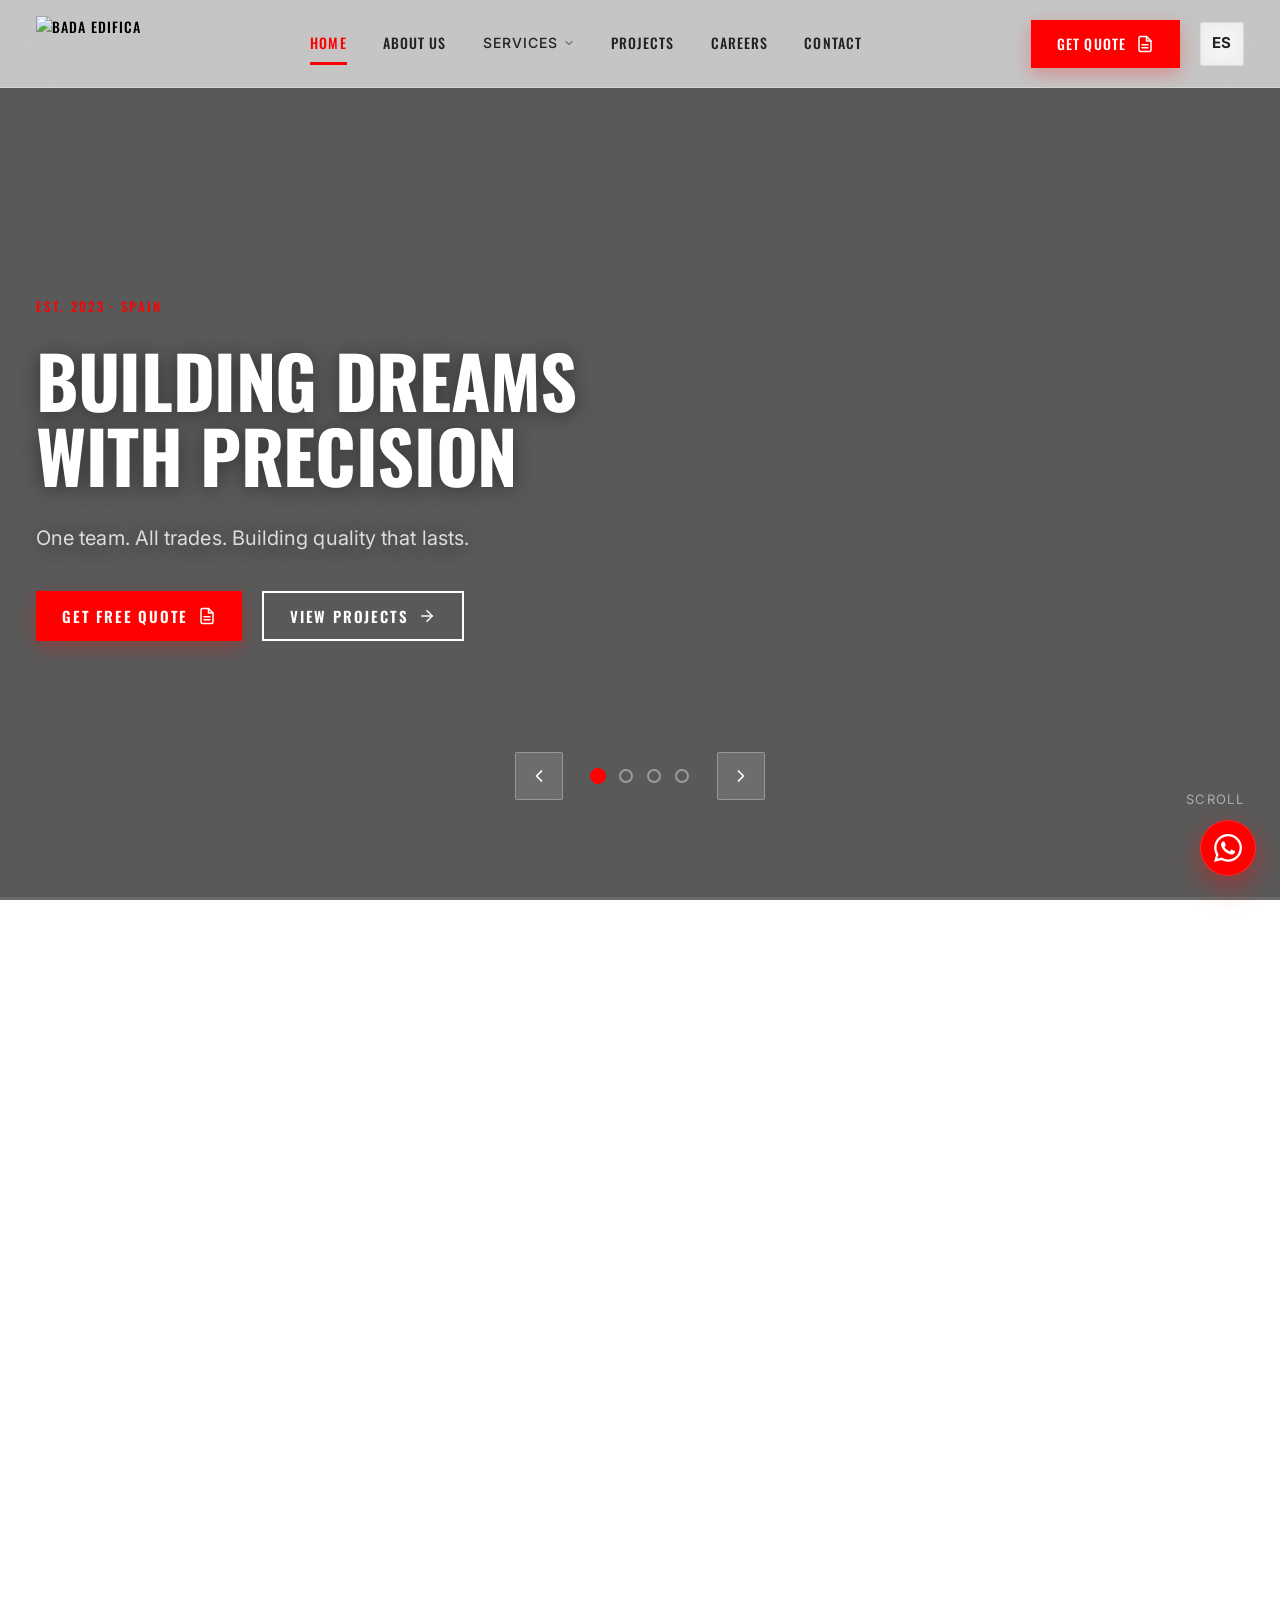
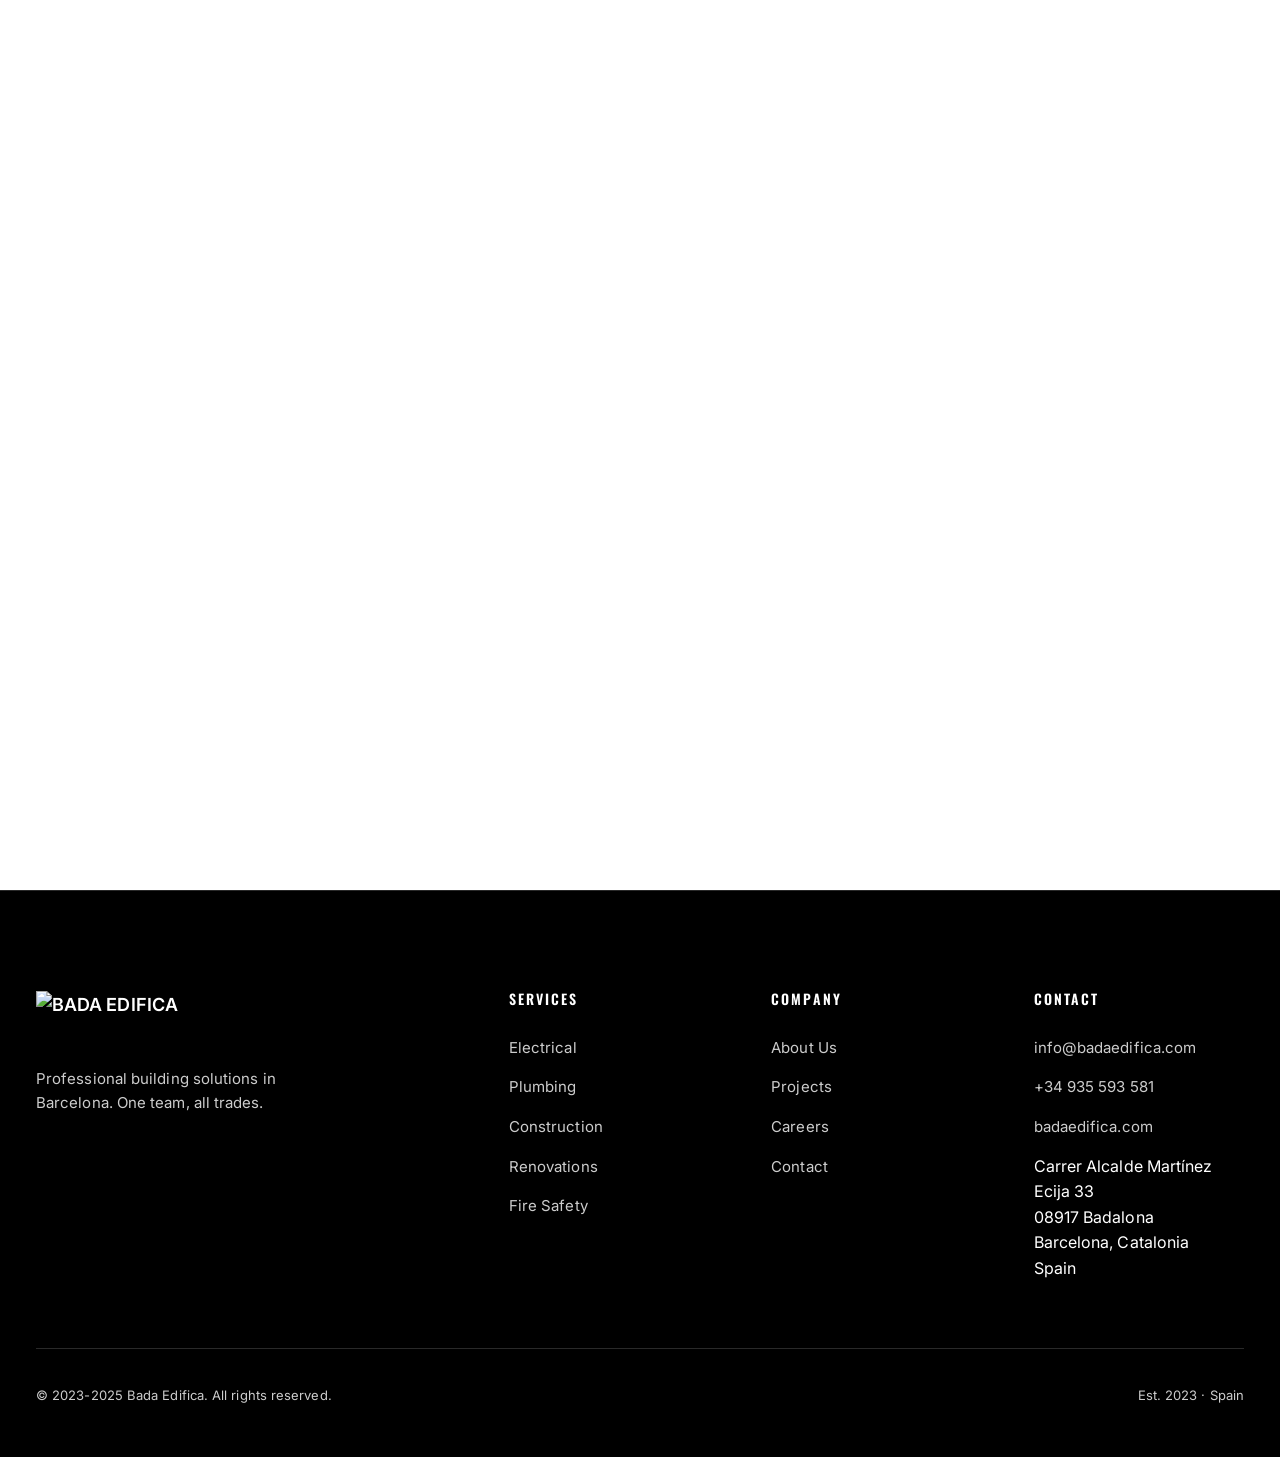
==== index.html @ 7764a4ee "Merge pull request #1 from ShoaibAhmedSoomro/refresh/ui-i18n-clean-urls Refresh UI, fix i18n, add cl" ====
<!DOCTYPE html>
<html lang="es">
<head>
    <meta charset="UTF-8">
    <meta name="viewport" content="width=device-width, initial-scale=1.0">
    <title>Bada Edifica | Soluciones Profesionales de Construcción en Barcelona</title>
    <meta name="description" content="Bada Edifica - Empresa de construcción y edificación en Barcelona. Fundada en 2023. Electricidad, fontanería, construcción, reformas, seguridad contra incendios. Un equipo, todos los oficios.">
    <link rel="stylesheet" href="css/styles.css">
    <link rel="preconnect" href="https://fonts.googleapis.com">
    <link rel="preconnect" href="https://fonts.gstatic.com" crossorigin>
    <link href="https://fonts.googleapis.com/css2?family=Oswald:wght@400;500;600;700&family=Inter:wght@400;500;600;700&display=swap" rel="stylesheet">
    <link rel="icon" type="image/png" href="public/logo/favicon.png">
    <link rel="apple-touch-icon" href="public/logo/favicon.png">
    <script src="js/translations.js"></script>
</head>
<body>
    <div id="progressBarTop" class="progress-bar-top"></div>
    <div id="cursorGlow" class="cursor-glow"></div>
    <!-- Navigation -->
    <nav class="nav" id="nav">
        <div class="nav-container">
            <a href="/" class="nav-logo">
                <img src="public/logo/logo-dark.png" alt="BADA EDIFICA" class="logo-img" loading="eager">
            </a>
            
            <ul class="nav-links" id="navLinks">
                <li><a href="/" class="active" data-i18n="nav.home">Inicio</a></li>
                <li><a href="about" data-i18n="nav.about">Sobre Nosotros</a></li>
                <li class="has-mega">
                    <a href="services" class="mega-link">
                        <span data-i18n="nav.services">Servicios</span>
                        <svg width="12" height="12" viewBox="0 0 24 24" fill="none" stroke="currentColor" stroke-width="2">
                            <polyline points="6 9 12 15 18 9"/>
                        </svg>
                    </a>
                    <div class="mega-menu">
                        <div class="mega-inner">
                            <div class="mega-section">
                                <h4 data-i18n="mega.plumbing">Fontanería</h4>
                                <a href="services#plumbing">
                                    <span class="mega-title" data-i18n="mega.plumbing">Fontanería Instalaciones</span>
                                    <span class="mega-desc" data-i18n="mega.plumbingDesc">Suministro y saneamiento</span>
                                </a>
                                <a href="services#plumbing">
                                    <span class="mega-title" data-i18n="mega.plumbingRepair">Reparación de Tuberías</span>
                                    <span class="mega-desc" data-i18n="mega.plumbingRepairDesc">Detección y reparación rápida</span>
                                </a>
                            </div>
                            <div class="mega-section">
                                <h4 data-i18n="mega.electrical">Electricidad</h4>
                                <a href="services#electrical">
                                    <span class="mega-title" data-i18n="mega.electrical">Instalaciones Eléctricas</span>
                                    <span class="mega-desc" data-i18n="mega.electricalDesc">Sistemas según normativa</span>
                                </a>
                                <a href="services#electrical">
                                    <span class="mega-title" data-i18n="mega.electricalUpgrade">Cuadros Eléctricos</span>
                                    <span class="mega-desc" data-i18n="mega.electricalUpgradeDesc">Actualización de cuadros</span>
                                </a>
                            </div>
                            <div class="mega-section">
                                <h4 data-i18n="mega.construction">Construcción</h4>
                                <a href="services#construction">
                                    <span class="mega-title" data-i18n="mega.construction">Nueva Construcción</span>
                                    <span class="mega-desc" data-i18n="mega.constructionDesc">Obras nuevas, acondicionamientos</span>
                                </a>
                                <a href="services#renovation">
                                    <span class="mega-title" data-i18n="mega.renovation">Reformas</span>
                                    <span class="mega-desc" data-i18n="mega.renovationDesc">Remodelaciones y reformas</span>
                                </a>
                            </div>
                            <div class="mega-section">
                                <h4 data-i18n="mega.fire">Seguridad Contra Incendios</h4>
                                <a href="services#fire">
                                    <span class="mega-title" data-i18n="mega.fireDetection">Detección de Incendios</span>
                                    <span class="mega-desc" data-i18n="mega.fireDetectionDesc">Detectores de humo y calor</span>
                                </a>
                                <a href="services#fire">
                                    <span class="mega-title" data-i18n="mega.fireSuppression">Sistemas de Extinción</span>
                                    <span class="mega-desc" data-i18n="mega.fireSuppressionDesc">Rociadores y extinción</span>
                                </a>
                            </div>
                            <div class="mega-cta">
                                <h4 data-i18n="mega.needHelp">¿Necesita Ayuda?</h4>
                                <p data-i18n="mega.needHelpDesc">Contáctenos para una consulta gratuita</p>
                                <a href="contact" class="btn btn-primary" data-i18n="mega.getQuote"><svg width="16" height="16" viewBox="0 0 24 24" fill="none" stroke="currentColor" stroke-width="2.5" stroke-linecap="round" stroke-linejoin="round"><path d="M14 2H6a2 2 0 0 0-2 2v16a2 2 0 0 0 2 2h12a2 2 0 0 0 2-2V8z"/><polyline points="14 2 14 8 20 8"/><line x1="16" y1="13" x2="8" y2="13"/><line x1="16" y1="17" x2="8" y2="17"/></svg> Cotizar</a>
                            </div>
                        </div>
                    </div>
                </li>
                <li><a href="projects" data-i18n="nav.projects">Proyectos</a></li>
                <li><a href="career" data-i18n="nav.career">Carreras</a></li>
                <li><a href="contact" data-i18n="nav.contact">Contacto</a></li>
            </ul>
            
            <div class="nav-actions">
                <a href="contact" class="btn btn-primary nav-cta" data-i18n="nav.getQuote"><svg width="16" height="16" viewBox="0 0 24 24" fill="none" stroke="currentColor" stroke-width="2.5" stroke-linecap="round" stroke-linejoin="round"><path d="M14 2H6a2 2 0 0 0-2 2v16a2 2 0 0 0 2 2h12a2 2 0 0 0 2-2V8z"/><polyline points="14 2 14 8 20 8"/><line x1="16" y1="13" x2="8" y2="13"/><line x1="16" y1="17" x2="8" y2="17"/></svg> Cotizar</a>
                <button class="lang-toggle" id="langToggle" aria-label="Cambiar idioma">EN</button>
                <button class="menu-toggle" id="menuToggle" aria-label="Alternar menú">
                    <svg width="24" height="24" viewBox="0 0 24 24" fill="none" stroke="currentColor" stroke-width="2">
                        <line x1="3" y1="6" x2="21" y2="6"/>
                        <line x1="3" y1="12" x2="21" y2="12"/>
                        <line x1="3" y1="18" x2="21" y2="18"/>
                    </svg>
                </button>
            </div>
        </div>
        <div class="nav-backdrop" id="navBackdrop"></div>
    </nav>

    <!-- Hero Slider -->
    <section class="hero-slider" id="heroSlider">
        <div class="slides-wrapper">
            <div class="slide active" data-slide="0">
                <div class="slide-bg" style="background-image: url('public/images/slide1.jpg')"></div>
                <div class="slide-overlay"></div>
                <div class="slide-content">
                    <span class="slide-label" data-i18n="hero.slide1.label">Fundada en 2023 · España</span>
                    <h1 class="slide-title" data-i18n="hero.slide1.title">Construyendo Sueños<br>Con Precisión</h1>
                    <p class="slide-desc" data-i18n="hero.slide1.desc">Un equipo. Todos los oficios. Calidad que perdura.</p>
                    <div class="slide-buttons">
                        <a href="contact" class="btn btn-primary" data-i18n="hero.slide1.cta"><svg width="16" height="16" viewBox="0 0 24 24" fill="none" stroke="currentColor" stroke-width="2.5" stroke-linecap="round" stroke-linejoin="round"><path d="M14 2H6a2 2 0 0 0-2 2v16a2 2 0 0 0 2 2h12a2 2 0 0 0 2-2V8z"/><polyline points="14 2 14 8 20 8"/><line x1="16" y1="13" x2="8" y2="13"/><line x1="16" y1="17" x2="8" y2="17"/></svg> Cotizar Gratis</a>
                        <a href="projects" class="btn btn-outline-light" data-i18n="hero.slide1.cta2"><svg width="16" height="16" viewBox="0 0 24 24" fill="none" stroke="currentColor" stroke-width="2.5" stroke-linecap="round" stroke-linejoin="round"><line x1="5" y1="12" x2="19" y2="12"/><polyline points="12 5 19 12 12 19"/></svg> Ver Proyectos</a>
                    </div>
                </div>
            </div>
            
            <div class="slide" data-slide="1">
                <div class="slide-bg" style="background-image: url('public/images/slide2.jpg')"></div>
                <div class="slide-overlay"></div>
                <div class="slide-content">
                    <span class="slide-label" data-i18n="hero.slide2.label">Servicios Profesionales</span>
                    <h1 class="slide-title" data-i18n="hero.slide2.title">Soluciones<br>Completas</h1>
                    <p class="slide-desc" data-i18n="hero.slide2.desc">Electricidad, fontanería, construcción, reformas, seguridad — todo en un equipo.</p>
                    <div class="slide-buttons">
                        <a href="services" class="btn btn-primary" data-i18n="hero.slide2.cta"><svg width="16" height="16" viewBox="0 0 24 24" fill="none" stroke="currentColor" stroke-width="2.5" stroke-linecap="round" stroke-linejoin="round"><rect x="3" y="3" width="7" height="7"/><rect x="14" y="3" width="7" height="7"/><rect x="14" y="14" width="7" height="7"/><rect x="3" y="14" width="7" height="7"/></svg> Nuestros Servicios</a>
                        <a href="contact" class="btn btn-outline-light" data-i18n="hero.slide2.cta2"><svg width="16" height="16" viewBox="0 0 24 24" fill="none" stroke="currentColor" stroke-width="2.5" stroke-linecap="round" stroke-linejoin="round"><path d="M4 4h16c1.1 0 2 .9 2 2v12c0 1.1-.9 2-2 2H4c-1.1 0-2-.9-2-2V6c0-1.1.9-2 2-2z"/><polyline points="22 6 12 13 2 6"/></svg> Contáctenos</a>
                    </div>
                </div>
            </div>
            
            <div class="slide" data-slide="2">
                <div class="slide-bg" style="background-image: url('public/images/slide3.jpg')"></div>
                <div class="slide-overlay"></div>
                <div class="slide-content">
                    <span class="slide-label" data-i18n="hero.slide3.label">Expertos de Confianza</span>
                    <h1 class="slide-title" data-i18n="hero.slide3.title">Trabajo de<br>Calidad</h1>
                    <p class="slide-desc" data-i18n="hero.slide3.desc">Más de 50 proyectos completados con 100% compromiso.</p>
                    <div class="slide-buttons">
                        <a href="projects" class="btn btn-primary" data-i18n="hero.slide3.cta"><svg width="16" height="16" viewBox="0 0 24 24" fill="none" stroke="currentColor" stroke-width="2.5" stroke-linecap="round" stroke-linejoin="round"><line x1="5" y1="12" x2="19" y2="12"/><polyline points="12 5 19 12 12 19"/></svg> Ver Proyectos</a>
                        <a href="about" class="btn btn-outline-light" data-i18n="hero.slide3.cta2"><svg width="16" height="16" viewBox="0 0 24 24" fill="none" stroke="currentColor" stroke-width="2.5" stroke-linecap="round" stroke-linejoin="round"><path d="M17 21v-2a4 4 0 0 0-4-4H5a4 4 0 0 0-4 4v2"/><circle cx="9" cy="7" r="4"/><path d="M23 21v-2a4 4 0 0 0-3-3.87"/><path d="M16 3.13a4 4 0 0 1 0 7.75"/></svg> Sobre Nosotros</a>
                    </div>
                </div>
            </div>
            
            <div class="slide" data-slide="3">
                <div class="slide-bg" style="background-image: url('public/images/slide4.jpg')"></div>
                <div class="slide-overlay"></div>
                <div class="slide-content">
                    <span class="slide-label" data-i18n="hero.slide4.label">Expertos en Seguridad</span>
                    <h1 class="slide-title" data-i18n="hero.slide4.title">Seguridad<br>Primero</h1>
                    <p class="slide-desc" data-i18n="hero.slide4.desc">Sistemas certificados de detección y extinción.</p>
                    <div class="slide-buttons">
                        <a href="services#fire" class="btn btn-primary" data-i18n="hero.slide4.cta"><svg width="16" height="16" viewBox="0 0 24 24" fill="none" stroke="currentColor" stroke-width="2.5" stroke-linecap="round" stroke-linejoin="round"><path d="M12 22s8-4 8-10V5l-8-3-8 3v7c0 6 8 10 8 10z"/></svg> Seguridad</a>
                        <a href="contact" class="btn btn-outline-light" data-i18n="hero.slide4.cta2"><svg width="16" height="16" viewBox="0 0 24 24" fill="none" stroke="currentColor" stroke-width="2.5" stroke-linecap="round" stroke-linejoin="round"><path d="M14 2H6a2 2 0 0 0-2 2v16a2 2 0 0 0 2 2h12a2 2 0 0 0 2-2V8z"/><polyline points="14 2 14 8 20 8"/><line x1="16" y1="13" x2="8" y2="13"/><line x1="16" y1="17" x2="8" y2="17"/></svg> Cotizar</a>
                    </div>
                </div>
            </div>
        </div>
        
        <!-- Slider Controls -->
        <div class="slider-controls">
            <button class="slider-arrow prev" aria-label="Diapositiva anterior">
                <svg width="24" height="24" viewBox="0 0 24 24" fill="none" stroke="currentColor" stroke-width="2">
                    <polyline points="15 18 9 12 15 6"/>
                </svg>
            </button>
            <div class="slider-dots">
                <button class="dot active" data-slide="0"><span></span></button>
                <button class="dot" data-slide="1"><span></span></button>
                <button class="dot" data-slide="2"><span></span></button>
                <button class="dot" data-slide="3"><span></span></button>
            </div>
            <button class="slider-arrow next" aria-label="Siguiente diapositiva">
                <svg width="24" height="24" viewBox="0 0 24 24" fill="none" stroke="currentColor" stroke-width="2">
                    <polyline points="9 18 15 12 9 6"/>
                </svg>
            </button>
        </div>
        
        <!-- Slider Progress -->
        <div class="slider-progress">
            <div class="progress-bar"></div>
        </div>
        
        <!-- Scroll Indicator -->
        <div class="hero-scroll">
            <div class="scroll-indicator">
                <span class="scroll-text" data-i18n="hero.scroll">Desliza</span>
                <div class="scroll-line"></div>
            </div>
        </div>
    </section>

    <!-- Stats Bar -->
    <section class="stats-bar pattern-diagonal section-reveal">
        <div class="container">
            <div class="stats-grid">
                <div class="stat-item fade-up">
                    <span class="stat-number" data-count="2023">0</span>
                    <span class="stat-label" data-i18n="stats.founded">Fundada</span>
                </div>
                <div class="stat-item fade-up stagger-1">
                    <span class="stat-number" data-count="50">0</span>
                    <span class="stat-label" data-i18n="stats.projects">Proyectos</span>
                </div>
                <div class="stat-item fade-up stagger-2">
                    <span class="stat-number" data-count="100">0</span>
                    <span class="stat-label" data-i18n="stats.quality">% Calidad</span>
                </div>
                <div class="stat-item fade-up stagger-3">
                    <span class="stat-number" data-count="6">0</span>
                    <span class="stat-label" data-i18n="stats.services">Servicios</span>
                </div>
            </div>
        </div>
    </section>

    <!-- About Section -->
    <section class="section section-pattern-light pattern-favicon section-reveal" id="about">
        <div class="container">
            <div class="about-grid">
                <div class="about-visual fade-up">
                    <div class="about-image-stack">
                        <div class="about-img about-img-1"></div>
                        <div class="about-img about-img-2"></div>
                        <div class="about-badge">
                            <span class="badge-year">2023</span>
                            <span class="badge-text" data-i18n="about.badge">Fundada en Barcelona</span>
                        </div>
                    </div>
                </div>
                <div class="about-text fade-up stagger-1">
                    <span class="section-label stagger-1" data-i18n="about.label">Sobre Nosotros</span>
                    <h2 class="section-title stagger-2" data-i18n="about.title">Construcción de<br>Calidad Bajo<br>Un Solo Techo</h2>
                    <p class="section-desc stagger-3" data-i18n="about.desc1">Bada Edifica es una empresa de construcción y edificación con sede en Barcelona, España. Fuimos fundados en 2023 con un objetivo simple: gestionar cada parte de un proyecto de construcción bajo un mismo techo, con calidad y honestidad en el corazón de todo lo que hacemos.</p>
                    <p class="section-desc stagger-3" data-i18n="about.desc2">Aunque somos una empresa joven, nuestro equipo cuenta con años de experiencia práctica en trabajos eléctricos, fontanería, construcción, reformas, gestión de obras y seguridad contra incendios.</p>
                    <a href="about" class="btn btn-primary stagger-4" data-i18n="about.cta"><svg width="16" height="16" viewBox="0 0 24 24" fill="none" stroke="currentColor" stroke-width="2.5" stroke-linecap="round" stroke-linejoin="round"><line x1="5" y1="12" x2="19" y2="12"/><polyline points="12 5 19 12 12 19"/></svg> Saber Más</a>
                </div>
            </div>
        </div>
    </section>

    <!-- Services Preview -->
    <section class="section section-reveal" id="services" style="background:#fafafa">
        <div class="container">
            <div class="section-header fade-up">
                <span class="section-label stagger-1" data-i18n="services.label">Qué Hacemos</span>
                <h2 class="section-title stagger-2" data-i18n="services.title">Seis Áreas de<br>Experiencia</h2>
                <p class="section-desc stagger-3" data-i18n="services.desc">Todo gestionado por un solo equipo — para que nunca tenga que tratar con múltiples contratistas.</p>
            </div>
            
            <div class="services-grid">
                <div class="service-card fade-up">
                    <div class="service-icon">
                        <svg width="32" height="32" viewBox="0 0 24 24" fill="none" stroke="currentColor" stroke-width="1.5">
                            <path d="M13 2L3 14h9l-1 8 10-12h-9l1-8z"/>
                        </svg>
                    </div>
                    <h3 class="service-title" data-i18n="services.electrical">Electricidad</h3>
                    <p class="service-desc" data-i18n="services.electricalDesc">Sistemas de cableado según normativa vigente, cuadros eléctricos y instalaciones certificadas.</p>
                </div>
                
                <div class="service-card fade-up stagger-1">
                    <div class="service-icon">
                        <svg width="32" height="32" viewBox="0 0 24 24" fill="none" stroke="currentColor" stroke-width="1.5">
                            <path d="M12 2v6m0 12v2M2 12h2m16 0h2M4.93 4.93l4.24 4.24m5.66 5.66l4.24 4.24M4.93 19.07l4.24-4.24m5.66-5.66l4.24-4.24"/>
                        </svg>
                    </div>
                    <h3 class="service-title" data-i18n="services.plumbing">Fontanería</h3>
                    <p class="service-desc" data-i18n="services.plumbingDesc">Suministro de agua y saneamiento, reparación de tuberías, detección de fugas.</p>
                </div>
                
                <div class="service-card fade-up stagger-2">
                    <div class="service-icon">
                        <svg width="32" height="32" viewBox="0 0 24 24" fill="none" stroke="currentColor" stroke-width="1.5">
                            <rect x="3" y="8" width="18" height="12" rx="1"/>
                            <path d="M7 8V6a2 2 0 012-2h6a2 2 0 012 2v2"/>
                        </svg>
                    </div>
                    <h3 class="service-title" data-i18n="services.construction">Construcción</h3>
                    <p class="service-desc" data-i18n="services.constructionDesc">Nuevas construcciones, acondicionamientos, y trabajos estructurales.</p>
                </div>
                
                <div class="service-card fade-up stagger-3">
                    <div class="service-icon">
                        <svg width="32" height="32" viewBox="0 0 24 24" fill="none" stroke="currentColor" stroke-width="1.5">
                            <path d="M3 9l9-7 9 7v11a2 2 0 01-2 2H5a2 2 0 01-2-2V9z"/>
                            <polyline points="9 22 9 12 15 12 15 22"/>
                        </svg>
                    </div>
                    <h3 class="service-title" data-i18n="services.renovation">Reformas</h3>
                    <p class="service-desc" data-i18n="services.renovationDesc">Remodelaciones y reformas para hogares y empresas.</p>
                </div>
                
                <div class="service-card fade-up stagger-4">
                    <div class="service-icon">
                        <svg width="32" height="32" viewBox="0 0 24 24" fill="none" stroke="currentColor" stroke-width="1.5">
                            <path d="M3 6h18M3 12h18M3 18h18"/>
                            <circle cx="8" cy="6" r="1" fill="currentColor"/>
                            <circle cx="8" cy="12" r="1" fill="currentColor"/>
                            <circle cx="8" cy="18" r="1" fill="currentColor"/>
                        </svg>
                    </div>
                    <h3 class="service-title" data-i18n="services.cleanliness">Limpieza</h3>
                    <p class="service-desc" data-i18n="services.cleanlinessDesc">Eliminación de residuos y limpieza post-obra.</p>
                </div>
                
                <div class="service-card fade-up stagger-5">
                    <div class="service-icon">
                        <svg width="32" height="32" viewBox="0 0 24 24" fill="none" stroke="currentColor" stroke-width="1.5">
                            <path d="M12 2L2 7l10 5 10-5-10-5zM2 17l10 5 10-5M2 12l10 5 10-5"/>
                        </svg>
                    </div>
                    <h3 class="service-title" data-i18n="services.fire">Seguridad Contra Incendios</h3>
                    <p class="service-desc" data-i18n="services.fireDesc">Detección de incendios, alarmas, y sistemas de extinción.</p>
                </div>
            </div>
            
            <div class="section-cta fade-up">
                <a href="services" class="btn btn-outline-light" data-i18n="services.cta"><svg width="16" height="16" viewBox="0 0 24 24" fill="none" stroke="currentColor" stroke-width="2.5" stroke-linecap="round" stroke-linejoin="round"><line x1="5" y1="12" x2="19" y2="12"/><polyline points="12 5 19 12 12 19"/></svg> Todos los Servicios</a>
            </div>
        </div>
    </section>

    <!-- Story Section -->
    <section class="section section-reveal" id="story">
        <div class="container">
            <div class="story-grid">
                <div class="story-text fade-up">
                    <span class="section-label stagger-1" data-i18n="story.label">Nuestra Historia</span>
                    <h2 class="section-title stagger-2" data-i18n="story.title">Construido sobre<br>la Confianza,<br>Entregado con<br>Promesa</h2>
                    <blockquote class="story-quote stagger-3" data-i18n="story.quote">"Decidimos construir algo mejor: un equipo, cubriendo todos los oficios, trabajando juntos de principio a fin."</blockquote>
                    <p class="section-desc stagger-4" data-i18n="story.desc1">Bada Edifica nació porque vimos un problema común en la industria de la construcción: los clientes eran defraudados por mala comunicación, promesas rotas y demasiados contratistas diferentes que no trabajaban bien juntos.</p>
                    <p class="section-desc stagger-5" data-i18n="story.desc2">Comenzamos con proyectos residenciales y comerciales pequeños en Barcelona y rápidamente nos hicimos un nombre por cumplir nuestra palabra.</p>
                </div>
                <div class="story-timeline fade-up stagger-1">
                    <div class="timeline">
                        <div class="timeline-item">
                            <div class="timeline-dot"></div>
                            <span class="timeline-year" data-i18n="timeline.founded">2023</span>
                            <h4 class="timeline-title" data-i18n="timeline.foundedTitle">Fundada</h4>
                            <p class="timeline-desc" data-i18n="timeline.foundedDesc">Lanzamos en Barcelona con equipo central</p>
                        </div>
                        <div class="timeline-item">
                            <div class="timeline-dot"></div>
                            <span class="timeline-year" data-i18n="timeline.firstProjects">2023</span>
                            <h4 class="timeline-title" data-i18n="timeline.firstProjectsTitle">Primeros Proyectos</h4>
                            <p class="timeline-desc" data-i18n="timeline.firstProjectsDesc">Reformas hogares y eléctricas, 5 estrellas</p>
                        </div>
                        <div class="timeline-item">
                            <div class="timeline-dot"></div>
                            <span class="timeline-year" data-i18n="timeline.fireSafety">2024</span>
                            <h4 class="timeline-title" data-i18n="timeline.fireSafetyTitle">Seguridad Contra Incendios Añadida</h4>
                            <p class="timeline-desc" data-i18n="timeline.fireSafetyDesc">Certificados para seguridad de vida</p>
                        </div>
                        <div class="timeline-item">
                            <div class="timeline-dot"></div>
                            <span class="timeline-year" data-i18n="timeline.growing">2025</span>
                            <h4 class="timeline-title" data-i18n="timeline.growingTitle">Crecemos</h4>
                            <p class="timeline-desc" data-i18n="timeline.growingDesc">Proyectos más grandes en Cataluña</p>
                        </div>
                    </div>
                </div>
            </div>
        </div>
    </section>

    <!-- Values Section -->
    <section class="section section--soft pattern-favicon section-reveal" id="values">
        <div class="container">
            <div class="section-header fade-up">
                <span class="section-label stagger-1" data-i18n="values.label">Nuestros Valores</span>
                <h2 class="section-title stagger-2" data-i18n="values.title">Qué Nos<br>Impulsa</h2>
            </div>
            
            <div class="values-grid">
                <div class="value-card fade-up">
                    <div class="value-icon">
                        <svg width="32" height="32" viewBox="0 0 24 24" fill="none" stroke="currentColor" stroke-width="1.5" stroke-linecap="round" stroke-linejoin="round"><path d="M12 22s8-4 8-10V5l-8-3-8 3v7c0 6 8 10 8 10z"/></svg>
                    </div>
                    <span class="value-number">01</span>
                    <h3 class="value-title" data-i18n="values.v1title">Calidad sin<br>Compromisos</h3>
                    <p class="value-desc" data-i18n="values.v1desc">No tomamos atajos. Cada material y método se elige para cumplir con un alto estándar.</p>
                </div>
                <div class="value-card fade-up stagger-1">
                    <div class="value-icon">
                        <svg width="32" height="32" viewBox="0 0 24 24" fill="none" stroke="currentColor" stroke-width="1.5" stroke-linecap="round" stroke-linejoin="round"><path d="M1 12s4-8 11-8 11 8 11 8-4 8-11 8-11-8-11-8z"/><circle cx="12" cy="12" r="3"/></svg>
                    </div>
                    <span class="value-number">02</span>
                    <h3 class="value-title" data-i18n="values.v2title">Transparencia</h3>
                    <p class="value-desc" data-i18n="values.v2desc">Cronogramas claros, precios honestos y comunicación abierta durante cada proyecto. Sin sorpresas ocultas.</p>
                </div>
                <div class="value-card fade-up stagger-2">
                    <div class="value-icon">
                        <svg width="32" height="32" viewBox="0 0 24 24" fill="none" stroke="currentColor" stroke-width="1.5" stroke-linecap="round" stroke-linejoin="round"><path d="M9 12l2 2 4-4"/><path d="M22 12c0 5.52-4.48 10-10 10S2 17.52 2 12 6.48 2 12 2s10 4.48 10 10z"/></svg>
                    </div>
                    <span class="value-number">03</span>
                    <h3 class="value-title" data-i18n="values.v3title">Fiabilidad</h3>
                    <p class="value-desc" data-i18n="values.v3desc">Nos presentamos, terminamos a tiempo y respaldamos nuestro trabajo — en cada proyecto.</p>
                </div>
                <div class="value-card fade-up stagger-3">
                    <div class="value-icon">
                        <svg width="32" height="32" viewBox="0 0 24 24" fill="none" stroke="currentColor" stroke-width="1.5" stroke-linecap="round" stroke-linejoin="round"><path d="M21 10c0 7-9 13-9 13s-9-6-9-13a9 9 0 0 1 18 0z"/><circle cx="12" cy="10" r="3"/></svg>
                    </div>
                    <span class="value-number">04</span>
                    <h3 class="value-title" data-i18n="values.v4title">Conocimiento<br>Local</h3>
                    <p class="value-desc" data-i18n="values.v4desc">Tenemos nuestra sede en Barcelona y entendemos las normativas locales, códigos de construcción y condiciones.</p>
                </div>
                <div class="value-card fade-up stagger-4">
                    <div class="value-icon">
                        <svg width="32" height="32" viewBox="0 0 24 24" fill="none" stroke="currentColor" stroke-width="1.5" stroke-linecap="round" stroke-linejoin="round"><path d="M12 22s8-4 8-10V5l-8-3-8 3v7c0 6 8 10 8 10z"/><path d="M12 8v4"/><path d="M12 16h.01"/></svg>
                    </div>
                    <span class="value-number">05</span>
                    <h3 class="value-title" data-i18n="values.v5title">Seguridad<br>Primero</h3>
                    <p class="value-desc" data-i18n="values.v5desc">Cada proyecto que gestionamos — grande o pequeño — prioriza la seguridad de trabajadores, residentes y público.</p>
                </div>
                <div class="value-card fade-up stagger-5">
                    <div class="value-icon">
                        <svg width="32" height="32" viewBox="0 0 24 24" fill="none" stroke="currentColor" stroke-width="1.5" stroke-linecap="round" stroke-linejoin="round"><path d="M12 20V10"/><path d="M18 20V4"/><path d="M6 20v-4"/></svg>
                    </div>
                    <span class="value-number">06</span>
                    <h3 class="value-title" data-i18n="values.v6title">Siempre<br>Mejorando</h3>
                    <p class="value-desc" data-i18n="values.v6desc">Somos una empresa joven que sigue invirtiendo en nuestro equipo, nuestra formación y nuestras habilidades.</p>
                </div>
            </div>
        </div>
    </section>

    <!-- Mission Vision -->
    <section class="section section-reveal" id="mission" style="background:#fafafa">
        <div class="container">
            <div class="mission-vision-grid">
                <div class="mv-card mv-card--light fade-up">
                    <div class="mv-icon">
                        <svg width="28" height="28" viewBox="0 0 24 24" fill="none" stroke="currentColor" stroke-width="1.5" stroke-linecap="round" stroke-linejoin="round"><path d="M22 12h-4l-3 9L9 3l-3 9H2"/></svg>
                    </div>
                    <span class="mv-label" data-i18n="mission.missionLabel">Misión</span>
                    <h3 class="mv-title" data-i18n="mission.missionTitle">Entregar servicios de construcción en los que la gente pueda confiar genuinamente</h3>
                    <p class="mv-desc" data-i18n="mission.missionDesc">Terminados a tiempo, dentro del presupuesto y construido para durar. Creemos que el trabajo de calidad y las relaciones honestas no son extras — son lo básico.</p>
                </div>
                <div class="mv-card mv-card--dark fade-up stagger-1">
                    <div class="mv-icon">
                        <svg width="28" height="28" viewBox="0 0 24 24" fill="none" stroke="currentColor" stroke-width="1.5" stroke-linecap="round" stroke-linejoin="round"><path d="M12 2L2 7l10 5 10-5-10-5z"/><path d="M2 17l10 5 10-5"/><path d="M2 12l10 5 10-5"/></svg>
                    </div>
                    <span class="mv-label" data-i18n="mission.visionLabel">Visión</span>
                    <h3 class="mv-title" data-i18n="mission.visionTitle">Convertirnos en la empresa de construcción más confiable de Cataluña</h3>
                    <p class="mv-desc" data-i18n="mission.visionDesc">El primer nombre que propietarios, empresas y promotores piensan cuando necesitan trabajos realizados correctamente.</p>
                </div>
            </div>
        </div>
    </section>

    <!-- Why Choose Us -->
    <section class="section section--soft pattern-favicon section-reveal" id="why">
        <div class="container">
            <div class="section-header fade-up">
                <span class="section-label stagger-1" data-i18n="why.label">Por Qué Elegirnos</span>
                <h2 class="section-title stagger-2" data-i18n="why.title">La Diferencia<br>de Bada Edifica</h2>
            </div>
            
            <div class="why-grid">
                <div class="why-item fade-up">
                    <div class="why-icon">
                        <svg width="40" height="40" viewBox="0 0 24 24" fill="none" stroke="currentColor" stroke-width="1.5">
                            <path d="M16 4h2a2 2 0 012 2v14a2 2 0 01-2 2H6a2 2 0 01-2-2V6a2 2 0 012-2h2"/>
                            <rect x="8" y="2" width="8" height="4" rx="1"/>
                        </svg>
                    </div>
                    <h3 class="why-title" data-i18n="why.w1title">Un Contrato, Todos los Oficios</h3>
                    <p class="why-desc" data-i18n="why.w1desc">Electricidad, fontanería, construcción, seguridad contra incendios, y limpieza — todo mediante un solo acuerdo.</p>
                </div>
                <div class="why-item fade-up stagger-1">
                    <div class="why-icon">
                        <svg width="40" height="40" viewBox="0 0 24 24" fill="none" stroke="currentColor" stroke-width="1.5">
                            <path d="M22 11.08V12a10 10 0 11-5.93-9.14"/>
                            <polyline points="22 4 12 14.01 9 11.01"/>
                        </svg>
                    </div>
                    <h3 class="why-title" data-i18n="why.w2title">Equipo Certificado</h3>
                    <p class="why-desc" data-i18n="why.w2desc">Cada miembro del equipo está certificado en su campo, con el papeleo que lo demuestra.</p>
                </div>
                <div class="why-item fade-up stagger-2">
                    <div class="why-icon">
                        <svg width="40" height="40" viewBox="0 0 24 24" fill="none" stroke="currentColor" stroke-width="1.5">
                            <circle cx="12" cy="12" r="10"/>
                            <polyline points="12 6 12 12 16 14"/>
                        </svg>
                    </div>
                    <h3 class="why-title" data-i18n="why.w3title">Entrega a Tiempo</h3>
                    <p class="why-desc" data-i18n="why.w3desc">Planificamos cuidadosamente y mantenemos a los clientes informados — porque los retrasos cuestan dinero.</p>
                </div>
                <div class="why-item fade-up stagger-3">
                    <div class="why-icon">
                        <svg width="40" height="40" viewBox="0 0 24 24" fill="none" stroke="currentColor" stroke-width="1.5">
                            <path d="M21 15a2 2 0 01-2 2H7l-4 4V5a2 2 0 012-2h14a2 2 0 012 2z"/>
                        </svg>
                    </div>
                    <h3 class="why-title" data-i18n="why.w4title">Soporte Después del Proyecto</h3>
                    <p class="why-desc" data-i18n="why.w4desc">Nuestra relación no termina al entregar. Ofrecemos mantenimiento y soporte continuo.</p>
                </div>
            </div>
        </div>
    </section>

    <!-- CTA Section -->
    <section class="cta pattern-grid section-reveal" id="cta">
        <div class="container">
            <h2 class="cta-title fade-up" data-i18n="cta.title">¿Listo para Comenzar tu Proyecto?</h2>
            <p class="cta-desc fade-up stagger-1" data-i18n="cta.desc">Ofrecemos una consulta gratuita y un presupuesto sin compromiso.</p>
            <div class="cta-buttons fade-up stagger-2">
                <a href="contact" class="btn btn-outline-light" data-i18n="cta.contact"><svg width="16" height="16" viewBox="0 0 24 24" fill="none" stroke="currentColor" stroke-width="2.5" stroke-linecap="round" stroke-linejoin="round"><path d="M4 4h16c1.1 0 2 .9 2 2v12c0 1.1-.9 2-2 2H4c-1.1 0-2-.9-2-2V6c0-1.1.9-2 2-2z"/><polyline points="22 6 12 13 2 6"/></svg> Contáctanos</a>
                <a href="tel:+34935593581" class="btn btn-primary" data-i18n="cta.call"><svg width="16" height="16" viewBox="0 0 24 24" fill="none" stroke="currentColor" stroke-width="2.5" stroke-linecap="round" stroke-linejoin="round"><path d="M22 16.92v3a2 2 0 0 1-2.18 2 19.79 19.79 0 0 1-8.63-3.07 19.5 19.5 0 0 1-6-6 19.79 19.79 0 0 1-3.07-8.67A2 2 0 0 1 4.11 2h3a2 2 0 0 1 2 1.72 12.84 12.84 0 0 0 .7 2.81 2 2 0 0 1-.45 2.11L8.09 9.91a16 16 0 0 0 6 6l1.27-1.27a2 2 0 0 1 2.11-.45 12.84 12.84 0 0 0 2.81.7A2 2 0 0 1 22 16.92z"/></svg> Llámanos Ahora</a>
            </div>
        </div>
    </section>

    <!-- Career Section -->
    <section class="section section-reveal" id="career" style="background:#fafafa">
        <div class="container">
            <div class="career-wrapper">
                <div class="career-content fade-up">
                    <span class="section-label stagger-1" data-i18n="career.label">Únete al Equipo</span>
                    <h2 class="section-title stagger-2" data-i18n="career.title">Trabaja con<br>Bada Edifica</h2>
                    <p class="section-desc stagger-3" data-i18n="career.desc">Somos una empresa en crecimiento buscando talento en construcción, electricidad, fontanería y más.</p>
                    <div class="career-actions stagger-4">
                        <a href="career" class="btn btn-primary">
                            <svg width="16" height="16" viewBox="0 0 24 24" fill="none" stroke="currentColor" stroke-width="2.5" stroke-linecap="round" stroke-linejoin="round"><path d="M14 2H6a2 2 0 0 0-2 2v16a2 2 0 0 0 2 2h12a2 2 0 0 0 2-2V8z"/><polyline points="14 2 14 8 20 8"/><line x1="16" y1="13" x2="8" y2="13"/><line x1="16" y1="17" x2="8" y2="17"/></svg>
                            <span data-i18n="career.cta">Enviar Currículum</span>
                        </a>
                        <span class="career-email">
                            <svg width="14" height="14" viewBox="0 0 24 24" fill="none" stroke="currentColor" stroke-width="2" stroke-linecap="round" stroke-linejoin="round"><path d="M4 4h16c1.1 0 2 .9 2 2v12c0 1.1-.9 2-2 2H4c-1.1 0-2-.9-2-2V6c0-1.1.9-2 2-2z"/><polyline points="22 6 12 13 2 6"/></svg>
                            <span data-i18n="career.email">hr@badaedifica.com</span>
                        </span>
                    </div>
                </div>
                <div class="career-visual fade-up stagger-2">
                    <div class="career-icon-large">
                        <svg width="64" height="64" viewBox="0 0 24 24" fill="none" stroke="currentColor" stroke-width="1.5" stroke-linecap="round" stroke-linejoin="round">
                            <path d="M17 21v-2a4 4 0 0 0-4-4H5a4 4 0 0 0-4 4v2"/>
                            <circle cx="9" cy="7" r="4"/>
                            <path d="M23 21v-2a4 4 0 0 0-3-3.87"/>
                            <path d="M16 3.13a4 4 0 0 1 0 7.75"/>
                        </svg>
                    </div>
                </div>
            </div>
        </div>
    </section>

    <!-- Footer -->
    <footer class="footer">
        <div class="container">
            <div class="footer-grid">
                <div class="footer-brand">
                    <a href="/" class="footer-logo">
                        <img src="public/logo/logo-white.png" alt="BADA EDIFICA" class="footer-logo-img" loading="lazy">
                    </a>
                    <p class="footer-desc" data-i18n="footer.desc">Soluciones profesionales de construcción en Barcelona. Un equipo, todos los oficios.</p>
                </div>
                
                <div class="footer-col">
                    <h4 class="footer-title" data-i18n="footer.services">Servicios</h4>
                    <ul class="footer-links">
                        <li><a href="services" data-i18n="footer.electrical">Electricidad</a></li>
                        <li><a href="services" data-i18n="footer.plumbing">Fontanería</a></li>
                        <li><a href="services" data-i18n="footer.construction">Construcción</a></li>
                        <li><a href="services" data-i18n="footer.renovation">Reformas</a></li>
                        <li><a href="services" data-i18n="footer.fire">Seguridad Contra Incendios</a></li>
                    </ul>
                </div>
                
                <div class="footer-col">
                    <h4 class="footer-title" data-i18n="footer.company">Empresa</h4>
                    <ul class="footer-links">
                        <li><a href="about" data-i18n="footer.about">Sobre Nosotros</a></li>
                        <li><a href="projects" data-i18n="footer.projects">Proyectos</a></li>
                        <li><a href="career" data-i18n="nav.career">Carreras</a></li>
                        <li><a href="contact" data-i18n="footer.contact">Contacto</a></li>
                    </ul>
                </div>
                
                <div class="footer-col">
                    <h4 class="footer-title" data-i18n="footer.contactTitle">Contacto</h4>
                    <ul class="footer-links">
                        <li><a href="mailto:info@badaedifica.com" data-i18n="footer.email">info@badaedifica.com</a></li>
                        <li><a href="tel:+34935593581" data-i18n="footer.phone">+34 935 593 581</a></li>
                        <li><a href="https://badaedifica.com" data-i18n="footer.website">badaedifica.com</a></li>
                        <li data-i18n="footer.location">Carrer Alcalde Martínez Ecija 33<br>08917 Badalona<br>Barcelona, Catalonia<br>Spain</li>
                    </ul>
                </div>
            </div>
            
            <div class="footer-bottom">
                <span data-i18n="footer.copyright">© 2023-2025 Bada Edifica. Todos los derechos reservados.</span>
                <span data-i18n="footer.est">Fundada en 2023 · España</span>
            </div>
        </div>
    </footer>

    <a href="https://wa.me/34677076166" target="_blank" rel="noopener" class="whatsapp-float" aria-label="WhatsApp">
        <svg viewBox="0 0 24 24" fill="white">
            <path d="M17.472 14.382c-.297-.149-1.758-.867-2.03-.967-.273-.099-.471-.148-.67.15-.197.297-.767.966-.94 1.164-.173.199-.347.223-.644.075-.297-.15-1.255-.463-2.39-1.475-.883-.788-1.48-1.761-1.653-2.059-.173-.297-.018-.458.13-.606.134-.133.298-.347.446-.52.149-.174.198-.298.298-.497.099-.198.05-.371-.025-.52-.075-.149-.669-1.612-.916-2.207-.242-.579-.487-.5-.669-.51-.173-.008-.371-.01-.57-.01-.198 0-.52.074-.792.372-.272.297-1.04 1.016-1.04 2.479 0 1.462 1.065 2.875 1.213 3.074.149.198 2.096 3.2 5.077 4.487.709.306 1.262.489 1.694.625.712.227 1.36.195 1.871.118.571-.085 1.758-.719 2.006-1.413.248-.694.248-1.289.173-1.413-.074-.124-.272-.198-.57-.347m-5.421 7.403h-.004a9.87 9.87 0 01-5.031-1.378l-.361-.214-3.741.982.998-3.648-.235-.374a9.86 9.86 0 01-1.51-5.26c.001-5.45 4.436-9.884 9.888-9.884 2.64 0 5.122 1.03 6.988 2.898a9.825 9.825 0 012.893 6.994c-.003 5.45-4.437 9.884-9.885 9.884m8.413-18.297A11.815 11.815 0 0012.05 0C5.495 0 .16 5.335.157 11.892c0 2.096.547 4.142 1.588 5.945L.057 24l6.305-1.654a11.882 11.882 0 005.683 1.448h.005c6.554 0 11.89-5.335 11.893-11.893a11.821 11.821 0 00-3.48-8.413z"/>
        </svg>
    </a>

    <script src="js/main.js"></script>
</body>
</html>
---- css/styles.css ----
:root {
    /* Brand Accent - Bada Edifica Red */
    --color-primary: #ff0000;
    --color-primary-deep: #cc0000;
    --color-on-primary: #ffffff;
    
    /* Surface Colors */
    --color-canvas: #ffffff;
    --color-surface-soft: #f7f7f7;
    --color-surface-dark: #000000;
    --color-surface-deep: #111111;
    
    /* Dividers */
    --color-hairline: #f2f2f2;
    --color-hairline-strong: #000000;
    --color-divider-dark: rgba(255,255,255,0.16);
    
    /* Text Colors */
    --color-ink: #000000;
    --color-body: #222222;
    --color-charcoal: #222222;
    --color-mute: #555555;
    --color-ash: #777777;
    --color-stone: #c4c4c4;
    --color-on-dark: #ffffff;
    --color-on-dark-mute: rgba(255,255,255,0.8);
    
    /* Semantic */
    --color-error: #be6464;
    --color-warning: #f0ad4e;
    --color-success: #8dc572;
    --color-info: #337ab7;
    --color-link: #0000ee;
    
    /* Typography Scale */
    --font-display-xl: 64px;
    --font-display-lg: 48px;
    --font-display-md: 36px;
    --font-heading-lg: 28px;
    --font-heading-md: 22px;
    --font-heading-sm: 18px;
    --font-subtitle: 20px;
    --font-body-lg: 18px;
    --font-body-md: 16px;
    --font-body-sm: 15px;
    --font-button-lg: 16px;
    --font-button-md: 15px;
    --font-button-sm: 14px;
    --font-caption: 13px;
    --font-overline: 12px;
    
    /* Spacing */
    --space-xxs: 5px;
    --space-xs: 10px;
    --space-sm: 14px;
    --space-md: 20px;
    --space-lg: 28px;
    --space-xl: 36px;
    --space-xxl: 52px;
    --space-xxxl: 70px;
    --space-section: 100px;
    
    /* Border Radius */
    --rounded-none: 0px;
    --rounded-xs: 2px;
    --rounded-sm: 3px;
    --rounded-md: 4px;
    --rounded-pill: 46px;
    --rounded-full: 9999px;
    
    /* Font Family */
    --font-primary: 'Inter', -apple-system, BlinkMacSystemFont, 'Segoe UI', Roboto, sans-serif;
    --font-display: 'Oswald', 'Inter', sans-serif;
    --font-mono: ui-monospace, 'SF Mono', Menlo, Consolas, monospace;
    
    /* Container */
    --container-max: 1440px;
}

*, *::before, *::after {
    box-sizing: border-box;
    margin: 0;
    padding: 0;
}

html {
    scroll-behavior: smooth;
}

body {
    font-family: var(--font-primary);
    font-size: var(--font-body-md);
    font-weight: 400;
    line-height: 1.5;
    color: var(--color-ink);
    background-color: var(--color-canvas);
    -webkit-font-smoothing: antialiased;
    -moz-osx-font-smoothing: grayscale;
    overflow-x: hidden;
}

a {
    color: inherit;
    text-decoration: none;
}

ul, ol {
    list-style: none;
}

img {
    max-width: 100%;
    height: auto;
    display: block;
}

button {
    font-family: inherit;
    cursor: pointer;
    border: none;
    background: none;
}

::selection {
    background-color: var(--color-primary);
    color: var(--color-on-primary);
}

:focus-visible {
    outline: 2px solid var(--color-primary);
    outline-offset: 2px;
}

::-webkit-scrollbar {
    width: 8px;
}

::-webkit-scrollbar-track {
    background: var(--color-surface-soft);
}

::-webkit-scrollbar-thumb {
    background: var(--color-stone);
    border-radius: var(--rounded-full);
}

::-webkit-scrollbar-thumb:hover {
    background: var(--color-ash);
}

/* ============================================
   LAYOUT
============================================ */
.container {
    max-width: var(--container-max);
    margin: 0 auto;
    padding: 0 var(--space-xl);
}

.section {
    padding: var(--space-section) 0;
    position: relative;
    overflow: hidden;
}

.section--dark {
    background-color: var(--color-surface-dark);
    color: var(--color-on-dark);
}

.section--dark .section-desc {
    color: var(--color-on-dark-mute);
}

.section--soft {
    background-color: var(--color-surface-soft);
}

/* Section Patterns */
.section::before {
    content: '';
    position: absolute;
    top: 0;
    left: 0;
    right: 0;
    bottom: 0;
    opacity: 0.03;
    pointer-events: none;
    z-index: 0;
}

.section--dark::before {
    opacity: 0.05;
}

.section > .container {
    position: relative;
    z-index: 1;
}

/* Dot Pattern */
.pattern-dots::before {
    background-image: radial-gradient(circle, var(--color-primary) 1px, transparent 1px);
    background-size: 30px 30px;
}

/* Grid Pattern */
.pattern-grid::before {
    background-image: 
        linear-gradient(to right, rgba(255, 0, 0, 0.1) 1px, transparent 1px),
        linear-gradient(to bottom, rgba(255, 0, 0, 0.1) 1px, transparent 1px);
    background-size: 40px 40px;
}

/* Diagonal Pattern */
.pattern-diagonal::before {
    background-image: repeating-linear-gradient(
        45deg,
        transparent,
        transparent 10px,
        rgba(255, 0, 0, 0.05) 10px,
        rgba(255, 0, 0, 0.05) 20px
    );
}

/* Favicon Pattern */
.pattern-favicon::before {
    background-image: url('../public/logo/favicon.png');
    background-size: 60px 60px;
    background-repeat: repeat;
    opacity: 0.04;
}

.pattern-favicon-dark::before {
    background-image: url('../public/logo/favicon.png');
    background-size: 60px 60px;
    background-repeat: repeat;
    opacity: 0.08;
}

/* Section with pattern */
.section-pattern-light {
    background-color: var(--color-canvas);
}

.section-pattern-light::before {
    background-image: radial-gradient(circle, var(--color-hairline) 1px, transparent 1px);
    background-size: 25px 25px;
    opacity: 0.5;
}

.section-pattern-dark {
    background-color: var(--color-surface-dark);
    color: var(--color-on-dark);
}

.section-pattern-dark::before {
    background-image: radial-gradient(circle, rgba(255,255,255,0.1) 1px, transparent 1px);
    background-size: 25px 25px;
    opacity: 1;
}

.section-title {
    font-family: var(--font-display);
    font-size: clamp(36px, 5vw, var(--font-display-lg));
    font-weight: 700;
    line-height: 1;
    margin-bottom: var(--space-lg);
}

.section-label {
    display: inline-block;
    font-family: var(--font-display);
    font-size: var(--font-overline);
    text-transform: uppercase;
    letter-spacing: 0.2em;
    color: var(--color-primary);
    margin-bottom: var(--space-md);
    font-weight: 700;
}

.section-desc {
    font-size: var(--font-body-lg);
    color: var(--color-mute);
    max-width: 600px;
    line-height: 1.6;
}

.section-header {
    text-align: center;
    margin-bottom: var(--space-xxl);
}

.section-header .section-desc {
    margin: 0 auto;
}

.section-cta {
    text-align: center;
    margin-top: var(--space-xl);
}

/* ============================================
   TYPOGRAPHY
============================================ */
.display-xl {
    font-family: var(--font-display);
    font-size: var(--font-display-xl);
    font-weight: 700;
    line-height: 0.95;
    letter-spacing: 0;
}

.display-lg {
    font-family: var(--font-display);
    font-size: var(--font-display-lg);
    font-weight: 700;
    line-height: 0.95;
    letter-spacing: 0;
}

.display-md {
    font-family: var(--font-display);
    font-size: var(--font-display-md);
    font-weight: 700;
    line-height: 0.95;
    letter-spacing: 0;
}

.heading-lg {
    font-family: var(--font-display);
    font-size: var(--font-heading-lg);
    font-weight: 700;
    line-height: 0.95;
}

.heading-md {
    font-family: var(--font-display);
    font-size: var(--font-heading-md);
    font-weight: 700;
    line-height: 0.95;
}

.heading-sm {
    font-family: var(--font-display);
    font-size: var(--font-heading-sm);
    font-weight: 700;
    line-height: 1;
}

.subtitle {
    font-family: var(--font-primary);
    font-size: var(--font-subtitle);
    font-weight: 600;
    line-height: 1.3;
}

.body-lg {
    font-size: var(--font-body-lg);
    font-weight: 400;
    line-height: 1.5;
}

.body-md {
    font-size: var(--font-body-md);
    font-weight: 400;
    line-height: 1.4;
}

.body-sm {
    font-size: var(--font-body-sm);
    font-weight: 400;
    line-height: 1.57;
}

.caption {
    font-size: var(--font-caption);
    font-weight: 400;
    line-height: 1.4;
}

.overline {
    font-size: var(--font-overline);
    font-weight: 700;
    line-height: 1.45;
    text-transform: uppercase;
    letter-spacing: 0.08em;
}

/* ============================================
   BUTTONS
============================================ */
.btn {
    display: inline-flex;
    align-items: center;
    justify-content: center;
    gap: var(--space-xs);
    font-size: var(--font-button-md);
    font-weight: 700;
    line-height: 1;
    letter-spacing: 0.5px;
    padding: 16px 28px;
    border-radius: var(--rounded-xs);
    transition: all 0.25s ease;
    white-space: nowrap;
    position: relative;
    overflow: hidden;
}

.btn::after {
    content: '';
    position: absolute;
    inset: 0;
    background: currentColor;
    opacity: 0;
    transition: opacity 0.25s ease;
}

.btn:hover {
    transform: translateY(-3px);
}

.btn:active {
    transform: translateY(-1px);
}

.btn svg {
    width: 16px;
    height: 16px;
    flex-shrink: 0;
    order: 1;
    transition: transform 0.25s ease;
}

.btn:hover svg {
    transform: scale(1.2);
}

.btn-primary:hover svg,
.btn-secondary-dark:hover svg {
    transform: scale(1.25);
}

.btn-primary {
    background-color: var(--color-primary);
    color: var(--color-on-primary);
}

.btn-primary:hover {
    background-color: var(--color-primary-deep);
    box-shadow: 0 8px 28px rgba(255, 0, 0, 0.4);
}

.btn-secondary-dark {
    background-color: var(--color-surface-dark);
    color: var(--color-on-dark);
}

.btn-secondary-dark:hover {
    background-color: var(--color-surface-deep);
}

.btn-outline-dark {
    background-color: var(--color-canvas);
    color: var(--color-ink);
    border: 2px solid var(--color-hairline-strong);
}

.btn-outline-dark:hover {
    border-color: var(--color-ink);
    background-color: var(--color-surface-soft);
}

.btn-outline-light {
    background-color: transparent;
    color: var(--color-on-dark);
    border: 2px solid var(--color-on-dark);
}

.btn-outline-light:hover {
    background-color: rgba(255,255,255,0.1);
    box-shadow: 0 4px 20px rgba(255,255,255,0.15);
}

.btn-pill {
    height: 36px;
    padding: 0 var(--space-md);
    border-radius: var(--rounded-pill);
    background-color: var(--color-canvas);
    color: var(--color-ink);
    border: 1px solid var(--color-hairline-strong);
    font-size: var(--font-button-sm);
    font-weight: 600;
    letter-spacing: 0.13px;
}

.btn-pill:hover {
    background-color: var(--color-surface-soft);
}

.btn-icon-square {
    width: 40px;
    height: 40px;
    display: flex;
    align-items: center;
    justify-content: center;
    border-radius: var(--rounded-xs);
    background-color: var(--color-canvas);
    border: 1px solid var(--color-hairline-strong);
}

/* ============================================
   NAVIGATION
============================================ */
.nav {
    position: fixed;
    top: 0;
    left: 0;
    right: 0;
    height: 88px;
    background-color: rgba(255, 255, 255, 0.98);
    backdrop-filter: blur(20px);
    border-bottom: 1px solid var(--color-hairline);
    z-index: 1000;
    transition: all 0.3s ease;
}

.nav.scrolled {
    height: 72px;
    border-color: var(--color-hairline);
    box-shadow: 0 4px 30px rgba(0, 0, 0, 0.1);
}

.nav-container {
    max-width: var(--container-max);
    margin: 0 auto;
    padding: 0 var(--space-xl);
    height: 100%;
    display: flex;
    align-items: center;
    justify-content: space-between;
}

.nav-logo {
    display: flex;
    align-items: center;
    gap: var(--space-sm);
    font-size: var(--font-body-md);
    font-weight: 600;
    color: var(--color-ink);
    transition: transform 0.3s ease;
}

.nav-logo:hover {
    transform: scale(1.02);
}

.logo-img {
    height: 56px;
    width: auto;
}

.nav-logo svg {
    width: 36px;
    height: 36px;
    transition: transform 0.3s ease;
}

.nav-logo:hover svg {
    transform: rotate(-5deg) scale(1.05);
}

.nav-links {
    display: flex;
    align-items: center;
    gap: var(--space-xl);
    height: 100%;
}

.nav-links li {
    position: relative;
    height: 100%;
    display: flex;
    align-items: center;
}

.nav-links a {
    font-size: var(--font-button-md);
    font-weight: 600;
    color: var(--color-charcoal);
    padding: var(--space-xs) 0;
    position: relative;
    transition: color 0.2s ease;
}

.nav-links a::after {
    content: '';
    position: absolute;
    bottom: 0;
    left: 0;
    width: 0;
    height: 3px;
    background-color: var(--color-primary);
    transition: width 0.3s ease;
}

.nav-links a:hover {
    color: var(--color-ink);
}

.nav-links a:hover::after {
    width: 100%;
}

.nav-links a.active {
    color: var(--color-primary);
}

.nav-links a.active::after {
    width: 100%;
}

.nav-cta {
    padding: 12px 22px;
    font-size: var(--font-button-sm);
    font-weight: 700;
}

.nav-actions {
    display: flex;
    align-items: center;
    gap: var(--space-md);
}

.lang-toggle {
    width: 44px;
    height: 44px;
    display: flex;
    align-items: center;
    justify-content: center;
    font-family: var(--font-primary);
    font-size: var(--font-button-md);
    font-weight: 700;
    color: var(--color-charcoal);
    border: 1.5px solid var(--color-hairline);
    border-radius: var(--rounded-xs);
    background: var(--color-canvas);
    transition: all 0.25s ease;
    cursor: pointer;
}

.lang-toggle:hover {
    border-color: var(--color-primary);
    color: var(--color-primary);
    background-color: rgba(255, 0, 0, 0.04);
}

.lang-toggle:active {
    transform: scale(0.95);
}

/* Mega Menu */
.has-mega {
    position: static;
}

.mega-link {
    display: flex;
    align-items: center;
    gap: 4px;
    cursor: pointer;
}

.mega-link svg {
    transition: transform 0.3s ease;
}

.has-mega:hover .mega-link svg {
    transform: rotate(180deg);
}

.mega-menu {
    position: fixed;
    top: 72px;
    left: 0;
    right: 0;
    background-color: var(--color-canvas);
    border-bottom: 4px solid var(--color-primary);
    padding: var(--space-xl) 0;
    opacity: 0;
    visibility: hidden;
    transform: translateY(-10px);
    transition: all 0.3s ease;
    z-index: 99;
    box-shadow: 0 10px 40px rgba(0, 0, 0, 0.1);
}

.has-mega:hover .mega-menu {
    opacity: 1;
    visibility: visible;
    transform: translateY(0);
}

.mega-inner {
    max-width: var(--container-max);
    margin: 0 auto;
    padding: 0 var(--space-xl);
    display: grid;
    grid-template-columns: repeat(5, 1fr);
    gap: var(--space-xl);
}

.mega-section {
    padding-right: var(--space-lg);
}

.mega-section h4 {
    font-size: var(--font-body-md);
    font-weight: 700;
    text-transform: uppercase;
    letter-spacing: 0.1em;
    color: var(--color-primary);
    margin-bottom: var(--space-md);
    padding-bottom: var(--space-sm);
    border-bottom: 2px solid var(--color-hairline);
}

.mega-section a {
    display: block;
    padding: var(--space-sm) 0;
    border-bottom: 1px solid var(--color-hairline);
    margin-bottom: var(--space-xs);
}

.mega-section a:last-child {
    border-bottom: none;
    margin-bottom: 0;
}

.mega-title {
    display: block;
    font-size: var(--font-body-md);
    font-weight: 700;
    color: var(--color-ink);
    transition: color 0.2s ease;
}

.mega-title:hover {
    color: var(--color-primary);
}

.mega-desc {
    display: block;
    font-size: var(--font-body-sm);
    font-weight: 400;
    color: var(--color-ash);
    margin-top: 2px;
}

.mega-cta {
    background-color: var(--color-surface-soft);
    padding: var(--space-lg);
    border-radius: var(--rounded-xs);
    text-align: center;
}

.mega-cta h4 {
    font-size: var(--font-body-md);
    font-weight: 700;
    color: var(--color-ink);
    border-bottom: none;
    padding-bottom: 0;
    margin-bottom: var(--space-sm);
}

.mega-cta p {
    font-size: var(--font-body-sm);
    color: var(--color-mute);
    margin-bottom: var(--space-md);
}

.mega-cta .btn {
    width: 100%;
}

.menu-toggle {
    display: none;
    width: 40px;
    height: 40px;
    align-items: center;
    justify-content: center;
    cursor: pointer;
}

.menu-toggle svg {
    width: 24px;
    height: 24px;
}

/* Mobile Nav */
@media (max-width: 1023px) {
    .nav {
        height: 60px;
    }
    
    .nav.scrolled {
        height: 56px;
    }
    
    .logo-img {
        height: 44px;
    }
    
    .menu-toggle {
        display: flex;
    }
    
    .nav-cta {
        display: none;
    }
    
    .nav-backdrop {
        position: fixed;
        top: 60px;
        left: 0;
        right: 0;
        bottom: 0;
        background: rgba(0,0,0,0.5);
        z-index: 998;
        opacity: 0;
        visibility: hidden;
        transition: all 0.3s ease;
    }
    
    .nav-backdrop.active {
        opacity: 1;
        visibility: visible;
    }
    
    .nav-links {
        position: fixed;
        top: 60px;
        left: 0;
        right: 0;
        bottom: 0;
        flex-direction: column;
        align-items: flex-start;
        gap: 0;
        padding: var(--space-lg);
        background-color: var(--color-canvas);
        transform: translateX(-100%);
        transition: transform 0.3s ease;
        overflow-y: auto;
        z-index: 999;
    }
    
    .nav-links.active {
        transform: translateX(0);
    }
    
    .nav-links li {
        width: 100%;
        border-bottom: 1px solid var(--color-hairline);
    }
    
    .nav-links a {
        display: block;
        padding: var(--space-md) 0;
        font-size: var(--font-heading-md);
    }
    
    /* Mobile Mega Menu */
    .has-mega {
        position: relative;
    }
    
    .mega-link::after {
        content: '';
        position: absolute;
        right: 0;
        top: 50%;
        transform: translateY(-50%);
        width: 0;
        height: 0;
        border-left: 5px solid transparent;
        border-right: 5px solid transparent;
        border-top: 5px solid currentColor;
    }
    
    .mega-menu {
        position: static;
        opacity: 1;
        visibility: visible;
        transform: none;
        display: none;
        background-color: var(--color-surface-soft);
        border: none;
        border-radius: 0;
        box-shadow: none;
        padding: 0;
    }
    
    .has-mega:hover .mega-menu,
    .has-mega.active .mega-menu {
        display: block;
    }
    
    .mega-inner {
        display: block;
        padding: 0;
    }
    
    .mega-section {
        padding: var(--space-md);
        border-bottom: 1px solid var(--color-hairline);
    }
    
    .mega-section h4 {
        margin-bottom: var(--space-sm);
    }
    
    .mega-section a {
        display: block;
        padding: var(--space-xs) 0;
    }
    
    .mega-cta {
        display: none;
    }
}

/* ============================================
   HERO SLIDER SECTION
============================================ */
.hero-slider {
    position: relative;
    min-height: 100vh;
    overflow: hidden;
}

.slides-wrapper {
    position: relative;
    width: 100%;
    height: 100vh;
}

.slide {
    position: absolute;
    top: 0;
    left: 0;
    width: 100%;
    height: 100%;
    opacity: 0;
    visibility: hidden;
    transition: all 0.6s ease;
}

.slide.active {
    opacity: 1;
    visibility: visible;
}

.slide-bg {
    position: absolute;
    top: 0;
    left: 0;
    width: 100%;
    height: 100%;
    background-size: cover;
    background-position: center;
    background-repeat: no-repeat;
}

.slide-overlay {
    position: absolute;
    top: 0;
    left: 0;
    width: 100%;
    height: 100%;
    background: rgba(0, 0, 0, 0.65);
    z-index: 1;
}

.slide-content {
    position: relative;
    z-index: 2;
    max-width: var(--container-max);
    margin: 0 auto;
    padding: 140px var(--space-xl) var(--space-section);
    height: 100%;
    display: flex;
    flex-direction: column;
    justify-content: center;
}

.slide-label {
    display: inline-block;
    font-size: var(--font-overline);
    text-transform: uppercase;
    letter-spacing: 0.15em;
    color: var(--color-primary);
    margin-bottom: var(--space-lg);
    transform: translateY(20px);
    opacity: 0;
}

.slide.active .slide-label {
    transform: translateY(0);
    opacity: 1;
    transition: all 0.6s ease 0.2s;
}

.slide-title {
    font-size: clamp(40px, 8vw, 72px);
    font-weight: 700;
    line-height: 0.95;
    color: var(--color-on-dark);
    margin-bottom: var(--space-lg);
    transform: translateY(30px);
    opacity: 0;
}

.slide.active .slide-title {
    transform: translateY(0);
    opacity: 1;
    transition: all 0.6s ease 0.3s;
}

.slide-desc {
    font-size: var(--font-subtitle);
    color: var(--color-on-dark-mute);
    max-width: 500px;
    margin-bottom: var(--space-xl);
    transform: translateY(20px);
    opacity: 0;
}

.slide.active .slide-desc {
    transform: translateY(0);
    opacity: 1;
    transition: all 0.6s ease 0.4s;
}

.slide-buttons {
    display: flex;
    gap: var(--space-md);
    flex-wrap: wrap;
    transform: translateY(20px);
    opacity: 0;
}

.slide.active .slide-buttons {
    transform: translateY(0);
    opacity: 1;
    transition: all 0.6s ease 0.5s;
}

/* Slider Controls */
.slider-controls {
    position: absolute;
    bottom: 100px;
    left: 50%;
    transform: translateX(-50%);
    z-index: 10;
    display: flex;
    align-items: center;
    gap: var(--space-lg);
}

.slider-arrow {
    width: 52px;
    height: 52px;
    display: flex;
    align-items: center;
    justify-content: center;
    background-color: rgba(255, 255, 255, 0.12);
    border: 1.5px solid rgba(255, 255, 255, 0.25);
    border-radius: var(--rounded-xs);
    color: var(--color-on-dark);
    cursor: pointer;
    transition: all 0.3s ease;
}

.slider-arrow:hover {
    background-color: rgba(255, 255, 255, 0.2);
    border-color: var(--color-primary);
    transform: scale(1.05);
}

.slider-arrow svg {
    width: 26px;
    height: 26px;
    transition: transform 0.3s ease;
}

.slider-arrow.prev:hover svg {
    transform: translateX(-3px);
}

.slider-arrow.next:hover svg {
    transform: translateX(3px);
}

.slider-dots {
    display: flex;
    gap: var(--space-sm);
}

.dot {
    width: 14px;
    height: 14px;
    padding: 0;
    background-color: transparent;
    border: 2px solid rgba(255, 255, 255, 0.4);
    border-radius: var(--rounded-full);
    cursor: pointer;
    transition: all 0.3s ease;
}

.dot span {
    display: block;
    width: 100%;
    height: 100%;
    border-radius: inherit;
}

.dot.active {
    background-color: var(--color-primary);
    border-color: var(--color-primary);
    transform: scale(1.15);
}

.dot:not(.active):hover {
    border-color: rgba(255, 255, 255, 0.8);
}

/* Slider Progress */
.slider-progress {
    position: absolute;
    bottom: 0;
    left: 0;
    width: 100%;
    height: 3px;
    background-color: rgba(255, 255, 255, 0.1);
    z-index: 10;
}

.progress-bar {
    height: 100%;
    width: 0;
    background-color: var(--color-primary);
    transition: width 0s ease;
}

.slider-progress.animate .progress-bar {
    width: 100%;
    transition: width 5s linear;
}

/* Scroll Indicator */
.hero-scroll {
    position: absolute;
    bottom: var(--space-xl);
    right: var(--space-xl);
    z-index: 10;
}

.scroll-indicator {
    display: flex;
    flex-direction: column;
    align-items: center;
    gap: var(--space-sm);
    color: rgba(255, 255, 255, 0.5);
    font-size: var(--font-caption);
    text-transform: uppercase;
    letter-spacing: 0.1em;
}

.scroll-line {
    width: 1px;
    height: 40px;
    background: var(--color-primary);
    animation: scrollPulse 2s ease-in-out infinite;
}

@keyframes scrollPulse {
    0%, 100% { opacity: 1; transform: scaleY(1); }
    50% { opacity: 0.5; transform: scaleY(0.8); }
}

/* Stats Bar */
.stats-bar {
    background-color: var(--color-surface-dark);
    color: var(--color-on-dark);
    padding: var(--space-xl) 0;
    position: relative;
    z-index: 5;
    margin-top: -1px;
}

.stats-bar .stats-grid {
    display: grid;
    grid-template-columns: repeat(4, 1fr);
    gap: var(--space-md);
    text-align: center;
}

.stats-bar .stat-item {
    padding: var(--space-md);
}

.stats-bar .stat-number {
    display: block;
    font-size: var(--font-display-lg);
    font-weight: 700;
    color: var(--color-primary);
    line-height: 1;
}

.stats-bar .stat-label {
    display: block;
    font-size: var(--font-body-md);
    font-weight: 500;
    color: var(--color-on-dark);
    margin-top: var(--space-xs);
    opacity: 0.85;
}


/* ============================================
   PROMO TILES
============================================ */
.promo-grid {
    display: grid;
    grid-template-columns: repeat(2, 1fr);
    gap: var(--space-md);
}

.promo-tile {
    padding: var(--space-xxl);
    border-radius: var(--rounded-none);
    position: relative;
    overflow: hidden;
    min-height: 300px;
    display: flex;
    flex-direction: column;
    justify-content: flex-end;
    transition: transform 0.4s ease, box-shadow 0.4s ease;
}

.promo-tile:hover {
    transform: translateY(-6px);
    box-shadow: 0 20px 56px rgba(0, 0, 0, 0.12);
}

.promo-tile-light {
    background-color: var(--color-canvas);
    border: 1.5px solid var(--color-hairline-strong);
}

.promo-tile-dark {
    background-color: var(--color-surface-dark);
    color: var(--color-on-dark);
}

.promo-tile-accent {
    background-color: var(--color-primary);
    color: var(--color-on-primary);
}

.promo-tile-title {
    font-size: var(--font-heading-lg);
    font-weight: 700;
    margin-bottom: var(--space-sm);
}

.promo-tile-desc {
    font-size: var(--font-body-lg);
    opacity: 0.85;
    line-height: 1.5;
}

/* ============================================
   ABOUT SECTION
============================================ */
.about-grid {
    display: grid;
    grid-template-columns: 1fr 1fr;
    gap: var(--space-section);
    align-items: center;
}

.about-visual {
    position: relative;
}

.about-image-stack {
    position: relative;
    width: 100%;
    height: 420px;
    transition: transform 0.3s ease;
}

.about-image-stack:hover {
    transform: translateY(-4px);
}

.about-img {
    position: absolute;
    border-radius: var(--rounded-xs);
}

.about-img-1 {
    top: 0;
    left: 0;
    width: 70%;
    height: 70%;
    background: var(--color-primary);
}

.about-img-2 {
    bottom: 0;
    right: 0;
    width: 60%;
    height: 60%;
    background-color: var(--color-surface-soft);
    border: 1px solid var(--color-hairline);
}

.about-badge {
    position: absolute;
    bottom: 20px;
    left: 20px;
    background-color: var(--color-canvas);
    border: 2px solid var(--color-hairline-strong);
    padding: var(--space-md) var(--space-lg);
    text-align: center;
    z-index: 2;
}

.badge-year {
    display: block;
    font-size: var(--font-display-lg);
    font-weight: 700;
    color: var(--color-primary);
    line-height: 1;
}

.badge-text {
    display: block;
    font-size: var(--font-body-sm);
    font-weight: 500;
    color: var(--color-charcoal);
    margin-top: var(--space-xxs);
}

.about-text {
    max-width: 560px;
}

.about-image {
    aspect-ratio: 4/3;
    background-color: var(--color-surface-soft);
    border-radius: var(--rounded-none);
    overflow: hidden;
}

.about-image img {
    width: 100%;
    height: 100%;
    object-fit: cover;
}

.about-content {
    padding: var(--space-xl);
}

.about-label {
    color: var(--color-primary);
    margin-bottom: var(--space-sm);
}

.about-title {
    margin-bottom: var(--space-lg);
}

/* ============================================
   STORY SECTION
============================================ */
.story {
    padding: var(--space-section) 0;
}

.story-grid {
    display: grid;
    grid-template-columns: 1fr 1fr;
    gap: var(--space-section);
    align-items: center;
}

.story-content {
    max-width: 560px;
}

.story-text {
    max-width: 560px;
}

.story-timeline {
    max-width: 480px;
}

.story-quote {
    font-size: var(--font-heading-lg);
    font-weight: 500;
    font-style: italic;
    color: var(--color-charcoal);
    padding-left: var(--space-xl);
    border-left: 3px solid var(--color-primary);
    margin: var(--space-xl) 0;
    line-height: 1.4;
}

.section--dark .story-quote {
    color: var(--color-on-dark);
}

.section--dark .story-quote::before {
    color: var(--color-primary);
}

/* ============================================
   TIMELINE
============================================ */
.timeline {
    position: relative;
    padding-left: var(--space-xl);
}

.timeline::before {
    content: '';
    position: absolute;
    left: 0;
    top: 0;
    bottom: 0;
    width: 2px;
    background-color: var(--color-hairline);
}

.timeline-item {
    position: relative;
    margin-bottom: var(--space-xxl);
    transition: transform 0.3s ease;
}

.timeline-item:hover {
    transform: translateX(4px);
}

.timeline-item:last-child {
    padding-bottom: 0;
}

.timeline-dot {
    position: absolute;
    left: calc(-1 * var(--space-xl) - 6px);
    top: 4px;
    width: 14px;
    height: 14px;
    background-color: var(--color-primary);
    border-radius: var(--rounded-full);
    border: 3px solid var(--color-canvas);
    box-shadow: 0 0 0 1px var(--color-primary);
    transition: transform 0.3s ease, box-shadow 0.3s ease;
}

.timeline-item:hover .timeline-dot {
    transform: scale(1.3);
    box-shadow: 0 0 0 1px var(--color-primary), 0 0 20px rgba(255, 0, 0, 0.3);
}

.timeline-year {
    font-family: var(--font-display);
    font-size: var(--font-body-md);
    font-weight: 700;
    color: var(--color-primary);
    margin-bottom: var(--space-xs);
}

.timeline-title {
    font-family: var(--font-display);
    font-size: var(--font-heading-md);
    font-weight: 700;
    margin-bottom: var(--space-xs);
}

.timeline-desc {
    color: var(--color-mute);
    font-size: var(--font-body-md);
    line-height: 1.5;
}


/* ============================================
   SERVICES
============================================ */
.services-grid {
    display: grid;
    grid-template-columns: repeat(3, 1fr);
    gap: var(--space-md);
}

.service-card {
    padding: var(--space-xxl);
    background-color: var(--color-canvas);
    border: 1.5px solid var(--color-stone);
    border-radius: var(--rounded-none);
    transition: all 0.3s ease;
}

.service-card:hover {
    border-color: var(--color-primary);
    transform: translateY(-8px);
    box-shadow: 0 20px 56px rgba(0, 0, 0, 0.14);
}

.service-card:hover .service-icon {
    background-color: var(--color-primary);
}

.service-card:hover .service-icon svg {
    color: var(--color-on-primary);
}

.service-icon {
    width: 72px;
    height: 72px;
    display: flex;
    align-items: center;
    justify-content: center;
    background-color: var(--color-surface-soft);
    border-radius: var(--rounded-xs);
    margin-bottom: var(--space-lg);
    transition: all 0.35s ease;
}

.service-icon svg {
    width: 32px;
    height: 32px;
    color: var(--color-primary);
    transition: all 0.35s ease;
}

.service-card:hover .service-icon {
    background-color: var(--color-primary);
    transform: scale(1.05) rotate(-3deg);
}

.service-card:hover .service-icon svg {
    color: var(--color-on-primary);
    transform: scale(1.15);
}

.service-icon svg {
    width: 32px;
    height: 32px;
    color: var(--color-primary);
}

.service-title {
    font-size: var(--font-heading-md);
    font-weight: 700;
    margin-bottom: var(--space-sm);
}

.service-desc {
    color: var(--color-mute);
    font-size: var(--font-body-md);
    line-height: 1.5;
}

/* ============================================
   VALUES
============================================ */
.values-grid {
    display: grid;
    grid-template-columns: repeat(3, 1fr);
    gap: var(--space-md);
}

.value-card {
    padding: var(--space-xxl);
    background-color: var(--color-canvas);
    border: 1.5px solid var(--color-hairline);
    border-radius: var(--rounded-xs);
    transition: all 0.3s ease;
}

.value-card:hover {
    background-color: var(--color-canvas);
    border-color: var(--color-primary);
    transform: translateY(-6px);
    box-shadow: 0 16px 48px rgba(0, 0, 0, 0.1);
}

.value-number {
    font-size: var(--font-display-lg);
    font-weight: 700;
    color: var(--color-primary);
    opacity: 0.4;
    margin-bottom: var(--space-md);
    display: block;
}

.value-icon {
    width: 56px;
    height: 56px;
    display: flex;
    align-items: center;
    justify-content: center;
    background-color: var(--color-surface-soft);
    border: 1.5px solid var(--color-hairline);
    border-radius: var(--rounded-xs);
    margin-bottom: var(--space-md);
    color: var(--color-primary);
    transition: all 0.35s ease;
}

.value-card:hover .value-icon {
    background-color: var(--color-primary);
    color: var(--color-on-primary);
    border-color: var(--color-primary);
    transform: scale(1.05) rotate(-3deg);
}

.value-title {
    font-size: var(--font-heading-md);
    font-weight: 700;
    margin-bottom: var(--space-sm);
}

.value-desc {
    color: var(--color-mute);
    font-size: var(--font-body-md);
    line-height: 1.5;
}

/* ============================================
   MISSION VISION
============================================ */
.mission-vision-grid {
    display: grid;
    grid-template-columns: repeat(2, 1fr);
    gap: var(--space-md);
}

.mv-card {
    padding: var(--space-xxl);
    border-radius: var(--rounded-xs);
    transition: all 0.3s ease;
}

.mv-card:hover {
    transform: translateY(-4px);
}

.mv-card--light:hover {
    box-shadow: 0 16px 48px rgba(0, 0, 0, 0.08);
}

.mv-card--dark:hover {
    box-shadow: 0 16px 48px rgba(0, 0, 0, 0.3);
}

.mv-card--light {
    background-color: var(--color-canvas);
    border: 1.5px solid var(--color-hairline-strong);
}

.mv-card--dark {
    background-color: var(--color-surface-deep);
    color: var(--color-on-dark);
}

.mv-label {
    font-size: var(--font-overline);
    text-transform: uppercase;
    letter-spacing: 0.1em;
    margin-bottom: var(--space-md);
    font-weight: 700;
}

.mv-icon {
    width: 52px;
    height: 52px;
    display: flex;
    align-items: center;
    justify-content: center;
    background-color: var(--color-surface-soft);
    border-radius: var(--rounded-xs);
    margin-bottom: var(--space-md);
    color: var(--color-primary);
    transition: all 0.35s ease;
}

.mv-card--dark .mv-icon {
    background-color: rgba(255,255,255,0.1);
    color: var(--color-on-dark);
}

.mv-card:hover .mv-icon {
    background-color: var(--color-primary);
    color: var(--color-on-primary);
    transform: scale(1.05) rotate(-3deg);
}

.mv-card--dark:hover .mv-icon {
    background-color: var(--color-primary);
    color: var(--color-on-primary);
}

.mv-card--light .mv-label {
    color: var(--color-primary);
}

.mv-card--dark .mv-label {
    color: var(--color-primary);
}

.mv-title {
    font-size: var(--font-display-md);
    font-weight: 700;
    margin-bottom: var(--space-md);
    line-height: 1;
}

.mv-desc {
    color: var(--color-mute);
    font-size: var(--font-body-lg);
    line-height: 1.7;
}

.mv-card--dark .mv-desc {
    color: var(--color-on-dark-mute);
}

/* ============================================
   WHY CHOOSE US
============================================ */
.why-grid {
    display: grid;
    grid-template-columns: repeat(4, 1fr);
    gap: var(--space-lg);
}

.why-item {
    text-align: center;
    padding: var(--space-xl);
    border: 1.5px solid transparent;
    border-radius: var(--rounded-xs);
    transition: all 0.3s ease;
}

.why-item:hover {
    border-color: var(--color-primary);
    transform: translateY(-6px);
    box-shadow: 0 16px 48px rgba(0, 0, 0, 0.08);
}

.why-item:hover .why-icon {
    background-color: var(--color-primary);
    transform: scale(1.08) rotate(-3deg);
}

.why-item:hover .why-icon svg {
    color: var(--color-on-primary);
    transform: scale(1.15);
}

.why-icon {
    width: 72px;
    height: 72px;
    display: flex;
    align-items: center;
    justify-content: center;
    background-color: var(--color-surface-soft);
    border-radius: var(--rounded-xs);
    margin: 0 auto var(--space-lg);
    transition: all 0.35s ease;
}

.why-icon svg {
    width: 32px;
    height: 32px;
    color: var(--color-primary);
    transition: all 0.35s ease;
}

.why-title {
    font-size: var(--font-heading-md);
    font-weight: 700;
    margin-bottom: var(--space-sm);
}

.why-desc {
    color: var(--color-mute);
    font-size: var(--font-body-md);
    line-height: 1.5;
}

/* ============================================
   CTA SECTION
============================================ */
.cta {
    background-color: var(--color-primary);
    color: var(--color-on-primary);
    text-align: center;
    padding: var(--space-section) 0;
    position: relative;
    overflow: hidden;
}

.cta.pattern-grid::before {
    background-image: radial-gradient(circle, rgba(255,255,255,0.08) 1px, transparent 1px);
    background-size: 30px 30px;
    opacity: 1;
}

.cta-title {
    font-size: var(--font-display-lg);
    font-weight: 700;
    margin-bottom: var(--space-lg);
}

.cta-desc {
    font-size: var(--font-body-lg);
    opacity: 0.9;
    max-width: 600px;
    margin: 0 auto var(--space-xl);
}

.cta-buttons {
    display: flex;
    gap: var(--space-md);
    justify-content: center;
    flex-wrap: wrap;
}

/* ============================================
   CAREER / JOIN US
============================================ */
.career-wrapper {
    display: grid;
    grid-template-columns: 1fr 1fr;
    gap: var(--space-xxl);
    align-items: center;
}

.career-content {
    max-width: 520px;
}

.career-actions {
    display: flex;
    align-items: center;
    gap: var(--space-lg);
    margin-top: var(--space-lg);
    flex-wrap: wrap;
}

.career-email {
    display: inline-flex;
    align-items: center;
    gap: var(--space-xs);
    font-size: var(--font-body-md);
    color: var(--color-mute);
    font-weight: 500;
}

.career-email svg {
    color: var(--color-primary);
    flex-shrink: 0;
}

.career-visual {
    display: flex;
    align-items: center;
    justify-content: center;
}

.career-icon-large {
    width: 160px;
    height: 160px;
    display: flex;
    align-items: center;
    justify-content: center;
    background-color: var(--color-surface-soft);
    border: 1.5px solid var(--color-hairline);
    border-radius: var(--rounded-xs);
    color: var(--color-primary);
    transition: all 0.35s ease;
}

.career-icon-large svg {
    width: 80px;
    height: 80px;
}

.career-icon-large:hover {
    background-color: var(--color-primary);
    color: var(--color-on-primary);
    transform: scale(1.05) rotate(-3deg);
}

@media (max-width: 767px) {
    .career-wrapper {
        grid-template-columns: 1fr;
        text-align: center;
    }
    .career-content {
        max-width: 100%;
    }
    .career-actions {
        justify-content: center;
    }
    .career-visual {
        display: none;
    }
}

/* ===== CAREER PAGE ===== */
.career-intro-wrapper {
    max-width: 720px;
    margin: 0 auto;
    text-align: center;
}

.career-intro-desc {
    font-size: var(--font-body-lg);
    color: var(--color-mute);
    line-height: 1.8;
    margin-top: var(--space-lg);
}

.career-details-grid {
    display: grid;
    grid-template-columns: repeat(2, 1fr);
    gap: var(--space-md);
}

.career-detail-card {
    padding: var(--space-xxl);
    background-color: var(--color-canvas);
    border: 1.5px solid var(--color-hairline);
    border-radius: var(--rounded-xs);
    transition: all 0.3s ease;
}

.career-detail-card:hover {
    border-color: var(--color-primary);
    transform: translateY(-6px);
    box-shadow: 0 16px 48px rgba(0, 0, 0, 0.1);
}

.detail-icon {
    width: 64px;
    height: 64px;
    display: flex;
    align-items: center;
    justify-content: center;
    background-color: var(--color-surface-soft);
    border-radius: var(--rounded-xs);
    margin-bottom: var(--space-lg);
    color: var(--color-primary);
    transition: all 0.35s ease;
}

.career-detail-card:hover .detail-icon {
    background-color: var(--color-primary);
    color: var(--color-on-primary);
    transform: scale(1.05) rotate(-3deg);
}

.detail-title {
    font-size: var(--font-heading-md);
    font-weight: 700;
    margin-bottom: var(--space-sm);
}

.detail-desc {
    color: var(--color-mute);
    font-size: var(--font-body-md);
    line-height: 1.6;
}

.career-values-grid {
    max-width: 600px;
    margin: 0 auto;
    display: grid;
    gap: var(--space-md);
}

.career-value-item {
    display: flex;
    align-items: center;
    gap: var(--space-md);
    padding: var(--space-md) var(--space-lg);
    background-color: var(--color-surface-soft);
    border: 1px solid var(--color-hairline);
    border-radius: var(--rounded-xs);
    font-size: var(--font-body-md);
    font-weight: 500;
    transition: all 0.3s ease;
}

.career-value-item:hover {
    border-color: var(--color-primary);
    transform: translateX(4px);
    background-color: var(--color-canvas);
}

.cv-icon {
    width: 36px;
    height: 36px;
    display: flex;
    align-items: center;
    justify-content: center;
    background-color: var(--color-primary);
    border-radius: var(--rounded-full);
    color: var(--color-on-primary);
    flex-shrink: 0;
}

.career-no-jobs {
    text-align: center;
    margin-top: var(--space-xxl);
    padding: var(--space-xl);
    background-color: var(--color-surface-soft);
    border: 1px solid var(--color-hairline);
    border-radius: var(--rounded-xs);
    font-size: var(--font-body-lg);
    color: var(--color-mute);
    max-width: 600px;
    margin-left: auto;
    margin-right: auto;
}

.career-final-cta {
    text-align: center;
    max-width: 600px;
    margin: 0 auto;
}

.career-cta-desc {
    font-size: var(--font-body-lg);
    color: var(--color-mute);
    line-height: 1.7;
    margin-bottom: var(--space-xl);
    margin-top: var(--space-md);
}

.career-final-cta .btn {
    margin-bottom: var(--space-md);
}

.career-final-cta .career-email {
    display: block;
    color: var(--color-mute);
    font-size: var(--font-body-md);
    font-weight: 500;
}

@media (max-width: 767px) {
    .career-details-grid {
        grid-template-columns: 1fr;
    }
}

/* ============================================
   FOOTER
============================================ */
.footer {
    background-color: var(--color-surface-dark);
    color: var(--color-on-dark);
    padding: var(--space-section) 0 var(--space-xxl);
    border-top: 1px solid var(--color-divider-dark);
}

.footer-grid {
    display: grid;
    grid-template-columns: 2fr 1fr 1fr 1fr;
    gap: var(--space-xxl);
    margin-bottom: var(--space-xxl);
}

.footer-brand {
    max-width: 300px;
}

.footer-logo {
    display: flex;
    align-items: center;
    gap: var(--space-sm);
    font-size: var(--font-heading-sm);
    font-weight: 700;
    margin-bottom: var(--space-lg);
}

.footer-logo-img {
    height: 56px;
    width: auto;
}

.footer-desc {
    color: var(--color-on-dark-mute);
    font-size: var(--font-body-md);
    line-height: 1.7;
}

.footer-title {
    font-size: var(--font-button-md);
    font-weight: 700;
    margin-bottom: var(--space-lg);
    text-transform: uppercase;
    letter-spacing: 0.1em;
    color: var(--color-on-dark);
}

.footer-links li {
    margin-bottom: var(--space-sm);
}

.footer-links a {
    color: var(--color-on-dark-mute);
    font-size: var(--font-body-md);
    font-weight: 400;
    transition: color 0.2s ease;
}

.footer-links a:hover {
    color: var(--color-on-dark);
}

.footer-bottom {
    padding-top: var(--space-xl);
    border-top: 1px solid var(--color-divider-dark);
    display: flex;
    justify-content: space-between;
    align-items: center;
    font-size: var(--font-body-sm);
    color: var(--color-on-dark-mute);
}

.footer-grid {
    display: grid;
    grid-template-columns: 2fr 1fr 1fr 1fr;
    gap: var(--space-xxl);
    margin-bottom: var(--space-xxl);
}

.footer-brand {
    max-width: 280px;
}

.footer-logo {
    display: flex;
    align-items: center;
    gap: var(--space-sm);
    font-size: var(--font-heading-sm);
    font-weight: 600;
    margin-bottom: var(--space-lg);
}

.footer-logo-img {
    height: 48px;
    width: auto;
}

.footer-logo svg {
    width: 24px;
    height: 24px;
    color: var(--color-primary);
}

.footer-desc {
    color: var(--color-on-dark-mute);
    font-size: var(--font-body-sm);
    line-height: 1.6;
}

.footer-title {
    font-size: var(--font-button-md);
    font-weight: 700;
    margin-bottom: var(--space-lg);
    text-transform: uppercase;
    letter-spacing: 0.08em;
}

.footer-links li {
    margin-bottom: var(--space-sm);
}

.footer-links a {
    color: var(--color-on-dark-mute);
    font-size: var(--font-body-sm);
    transition: color 0.2s ease;
}

.footer-links a:hover {
    color: var(--color-on-dark);
}

.footer-bottom {
    padding-top: var(--space-xl);
    border-top: 1px solid var(--color-divider-dark);
    display: flex;
    justify-content: space-between;
    align-items: center;
    font-size: var(--font-caption);
    color: var(--color-on-dark-mute);
}

/* ============================================
   PAGE HEADER
============================================ */
.page-header {
    background-color: #ff0000;
    color: #ffffff;
    padding: 140px 0 var(--space-section);
    text-align: center;
    position: relative;
    overflow: hidden;
}

.page-header .container {
    position: relative;
    z-index: 1;
}

.page-label {
    display: inline-block;
    font-family: var(--font-display);
    font-size: var(--font-overline);
    text-transform: uppercase;
    letter-spacing: 0.28em;
    color: #ffffff;
    background: rgba(0, 0, 0, 0.25);
    padding: 6px 14px;
    margin-bottom: var(--space-lg);
    font-weight: 700;
    border: 1px solid rgba(255, 255, 255, 0.4);
}

.page-title {
    font-family: var(--font-display);
    font-size: clamp(40px, 8vw, var(--font-display-lg));
    font-weight: 700;
    line-height: 1;
    margin-bottom: var(--space-lg);
    color: #ffffff;
    text-shadow: 0 2px 18px rgba(0, 0, 0, 0.25);
    letter-spacing: -0.005em;
}

.page-desc {
    font-size: var(--font-body-lg);
    color: rgba(255, 255, 255, 0.95);
    max-width: 640px;
    margin: 0 auto;
    line-height: 1.65;
    font-weight: 500;
    text-shadow: 0 1px 8px rgba(0, 0, 0, 0.2);
}

/* ============================================
   CONTACT FORM
============================================ */
.contact-grid {
    display: grid;
    grid-template-columns: 1fr 1fr;
    gap: var(--space-section);
}

.contact-info {
    padding: var(--space-xl);
}

.contact-item {
    display: flex;
    gap: var(--space-md);
    margin-bottom: var(--space-xl);
    transition: transform 0.3s ease;
}

.contact-item:hover {
    transform: translateX(4px);
}

.contact-icon {
    width: 48px;
    height: 48px;
    display: flex;
    align-items: center;
    justify-content: center;
    background-color: var(--color-surface-soft);
    border-radius: var(--rounded-xs);
    flex-shrink: 0;
    transition: all 0.3s ease;
}

.contact-icon svg {
    width: 20px;
    height: 20px;
    color: var(--color-primary);
    transition: all 0.3s ease;
}

.contact-item:hover .contact-icon {
    background-color: var(--color-primary);
    transform: scale(1.05) rotate(-3deg);
}

.contact-item:hover .contact-icon svg {
    color: var(--color-on-primary);
    transform: scale(1.15);
}

.contact-label {
    font-size: var(--font-caption);
    color: var(--color-mute);
    margin-bottom: var(--space-xxs);
}

.contact-value {
    font-size: var(--font-body-md);
    font-weight: 500;
}

/* ============================================
   ANIMATIONS — Live, Scroll, Interactive
============================================ */

/* -- Scroll Reveal Classes -- */
.fade-up {
    opacity: 0;
    transform: translateY(30px);
    transition: opacity 0.6s ease, transform 0.6s ease;
}

.fade-up.visible {
    opacity: 1;
    transform: translateY(0);
}

.fade-left {
    opacity: 0;
    transform: translateX(-40px);
    transition: opacity 0.6s ease, transform 0.6s ease;
}

.fade-left.visible {
    opacity: 1;
    transform: translateX(0);
}

.fade-right {
    opacity: 0;
    transform: translateX(40px);
    transition: opacity 0.6s ease, transform 0.6s ease;
}

.fade-right.visible {
    opacity: 1;
    transform: translateX(0);
}

.scale-in {
    opacity: 0;
    transform: scale(0.85);
    transition: opacity 0.6s ease, transform 0.6s ease;
}

.scale-in.visible {
    opacity: 1;
    transform: scale(1);
}

.zoom-in {
    opacity: 0;
    transform: scale(1.15);
    transition: opacity 0.8s ease, transform 0.8s ease;
}

.zoom-in.visible {
    opacity: 1;
    transform: scale(1);
}

/* Stagger delays for scroll animations */
.stagger-1 { transition-delay: 0.1s; }
.stagger-2 { transition-delay: 0.2s; }
.stagger-3 { transition-delay: 0.3s; }
.stagger-4 { transition-delay: 0.4s; }
.stagger-5 { transition-delay: 0.5s; }
.stagger-6 { transition-delay: 0.6s; }
.stagger-7 { transition-delay: 0.7s; }
.stagger-8 { transition-delay: 0.8s; }

/* Section entrance */
.section-reveal {
    opacity: 0;
    transform: translateY(40px);
    transition: opacity 0.8s ease, transform 0.8s ease;
}

.section-reveal.visible {
    opacity: 1;
    transform: translateY(0);
}

/* -- Live Ambient Keyframes -- */
@keyframes float {
    0%, 100% { transform: translateY(0); }
    50% { transform: translateY(-10px); }
}

@keyframes float-reverse {
    0%, 100% { transform: translateY(0); }
    50% { transform: translateY(10px); }
}

@keyframes pulse-glow {
    0%, 100% { box-shadow: 0 0 0 0 rgba(255, 0, 0, 0.3); }
    50% { box-shadow: 0 0 0 14px rgba(255, 0, 0, 0); }
}

@keyframes breathe {
    0%, 100% { transform: scale(1); }
    50% { transform: scale(1.06); }
}

@keyframes shimmer {
    0% { transform: translateX(-100%) skewX(-15deg); }
    100% { transform: translateX(300%) skewX(-15deg); }
}

@keyframes spin-slow {
    0% { transform: rotate(0deg); }
    100% { transform: rotate(360deg); }
}

@keyframes count-appear {
    0% { opacity: 0; transform: translateY(10px); }
    100% { opacity: 1; transform: translateY(0); }
}

/* Live utility classes */
.live-float { animation: float 4s ease-in-out infinite; }
.live-float-reverse { animation: float-reverse 5s ease-in-out infinite; }
.live-pulse { animation: pulse-glow 2s ease-in-out infinite; }
.live-breathe { animation: breathe 3s ease-in-out infinite; }
.live-shimmer { animation: shimmer 3s ease-in-out infinite; pointer-events: none; }
.live-spin-slow { animation: spin-slow 10s linear infinite; }

/* -- Interactive Effects -- */

/* Button click ripple */
.btn .ripple {
    position: absolute;
    border-radius: 50%;
    background: rgba(255, 255, 255, 0.35);
    transform: scale(0);
    animation: ripple-anim 0.6s ease-out;
    pointer-events: none;
}

.btn-primary .ripple {
    background: rgba(255, 255, 255, 0.4);
}

.btn-outline-light .ripple {
    background: rgba(255, 255, 255, 0.2);
}

.btn-outline-dark .ripple,
.btn-pill .ripple {
    background: rgba(255, 0, 0, 0.15);
}

@keyframes ripple-anim {
    to { transform: scale(4); opacity: 0; }
}

/* Card 3D tilt on hover */
.tilt-card {
    transition: transform 0.3s ease, box-shadow 0.3s ease;
    will-change: transform;
}

/* Hover lift */
.hover-lift {
    transition: transform 0.3s ease, box-shadow 0.3s ease;
}

.hover-lift:hover {
    transform: translateY(-6px) !important;
    box-shadow: 0 16px 48px rgba(0, 0, 0, 0.12) !important;
}

/* Hover accent glow ring */
.hover-glow-ring {
    position: relative;
    transition: all 0.3s ease;
}

.hover-glow-ring::after {
    content: '';
    position: absolute;
    inset: -2px;
    border-radius: inherit;
    opacity: 0;
    transition: opacity 0.3s ease;
    border: 1px solid var(--color-primary);
    box-shadow: 0 0 24px rgba(255, 0, 0, 0.25);
    pointer-events: none;
}

.hover-glow-ring:hover::after {
    opacity: 1;
}

/* -- Global Animation Elements -- */

/* Floating WhatsApp Widget */
.whatsapp-float {
    position: fixed;
    bottom: 24px;
    right: 24px;
    z-index: 999;
    display: flex;
    align-items: center;
    justify-content: center;
    width: 56px;
    height: 56px;
    background-color: var(--color-primary);
    border-radius: 50%;
    box-shadow: 0 4px 20px rgba(255, 0, 0, 0.4);
    transition: all 0.3s ease;
    cursor: pointer;
    animation: whatsapp-pulse 2s ease-in-out infinite;
}

.whatsapp-float:hover {
    transform: scale(1.1);
    box-shadow: 0 8px 30px rgba(255, 0, 0, 0.5);
}

.whatsapp-float:active {
    transform: scale(0.95);
}

.whatsapp-float svg {
    width: 28px;
    height: 28px;
}

@keyframes whatsapp-pulse {
    0%, 100% { box-shadow: 0 4px 20px rgba(255, 0, 0, 0.4); }
    50% { box-shadow: 0 4px 30px rgba(255, 0, 0, 0.7); }
}

@media (max-width: 767px) {
    .whatsapp-float {
        width: 48px;
        height: 48px;
        bottom: 16px;
        right: 16px;
    }
    .whatsapp-float svg {
        width: 24px;
        height: 24px;
    }
}

/* Reading progress bar */
.progress-bar-top {
    position: fixed;
    top: 0;
    left: 0;
    height: 3px;
    background: var(--color-primary);
    z-index: 1001;
    width: 0;
    transition: width 0.1s linear;
    pointer-events: none;
}

/* Subtle cursor glow */
.cursor-glow {
    position: fixed;
    width: 320px;
    height: 320px;
    border-radius: 50%;
    background: rgba(255, 0, 0, 0.05);
    pointer-events: none;
    z-index: 9999;
    transform: translate(-50%, -50%);
    will-change: left, top;
    display: none;
}

/* Hero slide slow zoom on activate */
.slide-bg {
    transform: scale(1);
    transition: transform 8s ease, background-position-y 0.1s linear;
}

.slide.active .slide-bg {
    transform: scale(1.06);
}

/* Decorative elements */
.about-img-1.live-float {
    animation-duration: 6s;
}

.stat-number.stat-animate {
    display: inline-block;
    animation: count-appear 0.4s ease forwards;
}

/* Content staggered entrance on page load */
.content-stagger > * {
    opacity: 0;
    transform: translateY(20px);
    animation: fade-in-up 0.5s ease forwards;
}

.content-stagger > *:nth-child(1) { animation-delay: 0.1s; }
.content-stagger > *:nth-child(2) { animation-delay: 0.2s; }
.content-stagger > *:nth-child(3) { animation-delay: 0.3s; }
.content-stagger > *:nth-child(4) { animation-delay: 0.4s; }
.content-stagger > *:nth-child(5) { animation-delay: 0.5s; }
.content-stagger > *:nth-child(6) { animation-delay: 0.6s; }

@keyframes fade-in-up {
    0% { opacity: 0; transform: translateY(20px); }
    100% { opacity: 1; transform: translateY(0); }
}

/* Dark mode glow accent lines */
.accent-line {
    width: 40px;
    height: 3px;
    background: var(--color-primary);
    margin-bottom: var(--space-md);
}

.accent-line.live-pulse {
    animation-duration: 3s;
}

/* Pulse accent dot for stats/features */
.accent-dot {
    display: inline-block;
    width: 6px;
    height: 6px;
    background: var(--color-primary);
    border-radius: 50%;
    margin-right: 6px;
    vertical-align: middle;
}

.accent-dot.live-pulse {
    animation-duration: 1.5s;
}

/* ============================================
   RESPONSIVE
============================================ */
@media (max-width: 1023px) {
    :root {
        --space-section: 80px;
    }
    
    .slide-content {
        padding: 120px var(--space-lg) var(--space-xl);
    }
    
    .slider-controls {
        bottom: 80px;
    }
}

@media (max-width: 767px) {
    :root {
        --space-section: 64px;
        --space-md: 16px;
        --space-lg: 20px;
    }
    
    .logo-img {
        height: 40px;
    }
    
    .display-xl {
        font-size: 40px;
    }
    
    .display-lg {
        font-size: 32px;
    }
    
    .about-grid,
    .story-grid {
        grid-template-columns: 1fr;
        gap: var(--space-xl);
    }
    
    .services-grid,
    .values-grid,
    .mission-vision-grid,
    .why-grid {
        grid-template-columns: 1fr;
    }
    
    .hero-grid {
        grid-template-columns: repeat(2, 1fr);
    }
    
    .slide-content {
        padding: 100px var(--space-md) var(--space-lg);
    }
    
    .slide-title {
        font-size: clamp(32px, 10vw, 48px);
    }
    
    .slide-desc {
        font-size: var(--font-body-lg);
    }
    
    .slider-controls {
        bottom: 60px;
    }
    
    .slider-arrow {
        width: 40px;
        height: 40px;
    }
    
    .stats-bar .stats-grid {
        grid-template-columns: repeat(2, 1fr);
    }
    
    .footer-grid {
        grid-template-columns: 1fr;
    }
    
    .footer-bottom {
        flex-direction: column;
        gap: var(--space-md);
        text-align: center;
    }
}

@media (max-width: 425px) {
    .hero-grid {
        grid-template-columns: 1fr;
    }
    
    .hero-buttons {
        flex-direction: column;
    }
    
    .btn {
        width: 100%;
    }
}

/* ===== STORY PAGE ===== */
.story-visual {
    position: relative;
    height: 400px;
}

.story-image-stack {
    position: relative;
    width: 100%;
    height: 100%;
}

.story-img {
    position: absolute;
    border-radius: var(--rounded-xs);
}

.story-img-1 {
    top: 0;
    left: 0;
    width: 70%;
    height: 70%;
    background: var(--color-primary);
}

.story-img-2 {
    bottom: 0;
    right: 0;
    width: 60%;
    height: 60%;
    background-color: var(--color-hairline);
}

/* ===== SERVICE CARDS ===== */
.services-grid {
    display: grid;
    grid-template-columns: repeat(2, 1fr);
    gap: var(--space-md);
}

.service-card-large {
    padding: var(--space-xxl);
    background-color: var(--color-canvas);
    border: 1.5px solid var(--color-stone);
    border-radius: var(--rounded-xs);
    transition: all 0.3s ease;
    display: grid;
    grid-template-columns: auto 1fr;
    gap: var(--space-xl);
    align-items: start;
}

.service-card-large:hover {
    border-color: var(--color-primary);
    transform: translateY(-6px);
    box-shadow: 0 20px 56px rgba(0, 0, 0, 0.12);
}

.service-card-large:hover .service-card-icon {
    background-color: var(--color-primary);
    transform: scale(1.05) rotate(-3deg);
}

.service-card-large:hover .service-card-icon svg {
    color: var(--color-on-primary);
    transform: scale(1.15);
}

.service-card-icon {
    width: 88px;
    height: 88px;
    display: flex;
    align-items: center;
    justify-content: center;
    background-color: var(--color-surface-soft);
    border-radius: var(--rounded-xs);
    transition: all 0.35s ease;
}

.service-card-icon svg {
    width: 40px;
    height: 40px;
    color: var(--color-primary);
    transition: all 0.35s ease;
}

.service-card-content {
    flex: 1;
}

.service-number {
    display: block;
    font-size: var(--font-body-md);
    font-weight: 700;
    color: var(--color-primary);
    margin-bottom: var(--space-sm);
}

.service-card-title {
    font-size: var(--font-heading-lg);
    font-weight: 700;
    margin-bottom: var(--space-sm);
}

.service-card-desc {
    color: var(--color-mute);
    font-size: var(--font-body-lg);
    line-height: 1.6;
    margin-bottom: var(--space-md);
}

.service-list {
    display: flex;
    flex-wrap: wrap;
    gap: var(--space-sm);
}

.service-list li {
    font-size: var(--font-body-md);
    padding: var(--space-xs) var(--space-sm);
    background-color: var(--color-surface-soft);
    border-radius: var(--rounded-xs);
    border: 1px solid var(--color-hairline);
}

/* ===== PROJECT CARDS ===== */
.projects-grid {
    display: grid;
    grid-template-columns: repeat(3, 1fr);
    gap: var(--space-md);
}

.project-card {
    background-color: var(--color-canvas);
    border: 1.5px solid var(--color-hairline);
    border-radius: var(--rounded-xs);
    overflow: hidden;
    transition: all 0.3s ease;
}

.project-card:hover {
    border-color: var(--color-primary);
    transform: translateY(-8px);
    box-shadow: 0 20px 56px rgba(0, 0, 0, 0.12);
}

.project-card:hover .project-image img {
    transform: scale(1.08);
}

.project-image {
    aspect-ratio: 4/3;
    background-color: var(--color-surface-soft);
    overflow: hidden;
}

.project-image img {
    width: 100%;
    height: 100%;
    object-fit: cover;
    transition: transform 0.6s ease;
}

.project-info {
    padding: var(--space-xl);
}

.project-category {
    display: inline-block;
    font-size: var(--font-caption);
    font-weight: 700;
    text-transform: uppercase;
    letter-spacing: 0.08em;
    color: var(--color-primary);
    margin-bottom: var(--space-xs);
}

.project-title {
    font-size: var(--font-heading-md);
    font-weight: 700;
    margin-bottom: var(--space-xs);
}

.project-desc {
    color: var(--color-mute);
    font-size: var(--font-body-md);
    line-height: 1.5;
}

.project-card:hover {
    border-color: var(--color-primary);
    transform: translateY(-6px);
    box-shadow: 0 12px 40px rgba(0, 0, 0, 0.1);
}

.project-card:hover .project-image img {
    transform: scale(1.05);
}

.project-image {
    aspect-ratio: 4/3;
    background-color: var(--color-surface-soft);
    overflow: hidden;
}

.project-image img {
    width: 100%;
    height: 100%;
    object-fit: cover;
    transition: transform 0.5s ease;
}

.project-placeholder {
    width: 100%;
    height: 100%;
    display: flex;
    align-items: center;
    justify-content: center;
    color: var(--color-ash);
}

.project-info {
    padding: var(--space-lg);
}

.project-category {
    display: inline-block;
    font-size: var(--font-caption);
    font-weight: 700;
    text-transform: uppercase;
    letter-spacing: 0.08em;
    color: var(--color-primary);
    margin-bottom: var(--space-xs);
}

.project-title {
    font-size: var(--font-heading-md);
    font-weight: 700;
    margin-bottom: var(--space-xs);
}

.project-desc {
    color: var(--color-mute);
    font-size: var(--font-body-sm);
}

/* ===== CONTACT PAGE ===== */
.contact-info-wrapper {
    max-width: 520px;
}

.contact-heading {
    font-size: var(--font-display-md);
    font-weight: 700;
    margin-bottom: var(--space-md);
}

.contact-desc {
    color: var(--color-mute);
    font-size: var(--font-body-lg);
    margin-bottom: var(--space-xl);
    line-height: 1.6;
}

.contact-items {
    display: flex;
    flex-direction: column;
    gap: var(--space-lg);
}

.contact-item {
    display: flex;
    gap: var(--space-md);
    align-items: center;
}

.contact-icon {
    width: 56px;
    height: 56px;
    display: flex;
    align-items: center;
    justify-content: center;
    background-color: var(--color-surface-soft);
    border-radius: var(--rounded-xs);
    flex-shrink: 0;
    border: 1.5px solid var(--color-hairline);
    transition: all 0.3s ease;
}

.contact-icon svg {
    color: var(--color-primary);
    width: 24px;
    height: 24px;
    transition: all 0.3s ease;
}

.contact-item:hover .contact-icon {
    background-color: var(--color-primary);
    border-color: var(--color-primary);
    transform: scale(1.05) rotate(-3deg);
}

.contact-item:hover .contact-icon svg {
    color: var(--color-on-primary);
    transform: scale(1.15);
}

.contact-label {
    display: block;
    font-size: var(--font-body-sm);
    font-weight: 700;
    color: var(--color-charcoal);
    margin-bottom: var(--space-xxs);
    text-transform: uppercase;
    letter-spacing: 0.05em;
}

.contact-value {
    display: block;
    font-size: var(--font-body-lg);
    font-weight: 500;
}

.contact-form-wrapper {
    background-color: var(--color-surface-soft);
    padding: var(--space-xl);
    border-radius: var(--rounded-xs);
}

.contact-form {
    max-width: 100%;
}

.form-group {
    margin-bottom: var(--space-xl);
}

.form-label {
    display: block;
    font-size: var(--font-body-md);
    font-weight: 600;
    margin-bottom: var(--space-xs);
    color: var(--color-charcoal);
}

.form-input,
.form-textarea {
    width: 100%;
    padding: var(--space-sm) 0;
    font-family: inherit;
    font-size: var(--font-body-lg);
    border: none;
    border-bottom: 2px solid var(--color-stone);
    background-color: transparent;
    transition: border-color 0.25s ease, padding 0.25s ease;
    color: var(--color-ink);
}

.form-input:hover,
.form-textarea:hover {
    border-color: var(--color-ash);
}

.form-input:focus,
.form-textarea:focus {
    outline: none;
    border-color: var(--color-primary);
    padding-bottom: var(--space-sm);
}

.form-textarea {
    min-height: 120px;
    resize: vertical;
}

select.form-input {
    appearance: none;
    background-image: url("data:image/svg+xml,%3Csvg xmlns='http://www.w3.org/2000/svg' width='12' height='12' viewBox='0 0 24 24' fill='none' stroke='%23555' stroke-width='2'%3E%3Cpolyline points='6 9 12 15 18 9'/%3E%3C/svg%3E");
    background-repeat: no-repeat;
    background-position: right 0 center;
    padding-right: var(--space-lg);
    cursor: pointer;
}

select.form-input:focus {
    background-image: url("data:image/svg+xml,%3Csvg xmlns='http://www.w3.org/2000/svg' width='12' height='12' viewBox='0 0 24 24' fill='none' stroke='%23ff0000' stroke-width='2'%3E%3Cpolyline points='6 9 12 15 18 9'/%3E%3C/svg%3E");
}

.contact-form .btn {
    width: 100%;
    padding: 18px 28px;
    font-size: var(--font-button-lg);
    font-weight: 700;
}

/* ===== MAP SECTION ===== */
.map-section {
    width: 100%;
    height: 480px;
    overflow: hidden;
    position: relative;
}

.map-container {
    width: 100%;
    height: 100%;
    position: relative;
}

.map-container iframe {
    filter: grayscale(0.3) contrast(1.05);
    pointer-events: all;
}

.map-overlay {
    position: absolute;
    bottom: var(--space-xl);
    left: 50%;
    transform: translateX(-50%);
    display: flex;
    align-items: center;
    gap: var(--space-md);
    z-index: 2;
}

.map-pin {
    display: none;
}

.map-directions-btn {
    display: inline-flex;
    align-items: center;
    gap: var(--space-xs);
    padding: 12px 24px;
    background-color: var(--color-canvas);
    color: var(--color-ink);
    border: 1.5px solid var(--color-hairline-strong);
    border-radius: var(--rounded-xs);
    font-size: var(--font-button-md);
    font-weight: 700;
    text-transform: uppercase;
    letter-spacing: 0.5px;
    text-decoration: none;
    transition: all 0.25s ease;
    box-shadow: 0 4px 20px rgba(0,0,0,0.12);
}

.map-directions-btn:hover {
    background-color: var(--color-primary);
    color: var(--color-on-primary);
    border-color: var(--color-primary);
    transform: translateY(-2px);
    box-shadow: 0 8px 28px rgba(255,0,0,0.3);
}

.map-directions-btn svg {
    width: 16px;
    height: 16px;
    transition: transform 0.25s ease;
}

.map-directions-btn:hover svg {
    transform: scale(1.2);
}

@media (max-width: 767px) {
    .map-section {
        height: 320px;
    }
    .map-directions-btn {
        padding: 10px 18px;
        font-size: var(--font-button-sm);
    }
}

/* ===== FOOTER COLS ===== */
.footer-col {
    display: flex;
    flex-direction: column;
}

.footer-links li {
    margin-bottom: var(--space-sm);
}

.footer-links a {
    color: var(--color-on-dark-mute);
    font-size: var(--font-body-sm);
    transition: color 0.2s ease;
}

.footer-links a:hover {
    color: var(--color-on-dark);
}

/* ===== RESPONSIVE ===== */
@media (max-width: 1023px) {
    .about-grid,
    .story-grid {
        grid-template-columns: 1fr;
        gap: var(--space-xl);
    }
    
    .about-image-stack {
        height: 300px;
    }
    
    .services-grid {
        grid-template-columns: 1fr;
    }
    
    .service-card-large {
        grid-template-columns: 1fr;
    }
    
    .service-card-icon {
        width: 60px;
        height: 60px;
    }
    
    .service-card-icon svg {
        width: 32px;
        height: 32px;
    }
    
    .values-grid {
        grid-template-columns: repeat(2, 1fr);
    }
    
    .projects-grid {
        grid-template-columns: repeat(2, 1fr);
    }
    
    .stats-grid,
    .stats-bar .stats-grid {
        grid-template-columns: repeat(2, 1fr);
    }
    
    .contact-grid {
        grid-template-columns: 1fr;
    }
    
    .contact-form-wrapper {
        margin-top: var(--space-xl);
    }
}

@media (max-width: 767px) {
    .projects-grid {
        grid-template-columns: 1fr;
    }

    .stats-grid {
        grid-template-columns: 1fr;
    }
}

/* ============================================================
   UI REFINEMENT LAYER — mobile-first polish + prominence
   ============================================================ */

html {
    scroll-behavior: smooth;
    -webkit-text-size-adjust: 100%;
}

body {
    -webkit-font-smoothing: antialiased;
    -moz-osx-font-smoothing: grayscale;
    text-rendering: optimizeLegibility;
}

img, svg, video {
    max-width: 100%;
    height: auto;
}

:focus-visible {
    outline: 2px solid var(--color-primary);
    outline-offset: 3px;
    border-radius: 2px;
}

::selection {
    background: var(--color-primary);
    color: #fff;
}

/* Prominent buttons */
.btn {
    min-height: 48px;
    letter-spacing: 0.5px;
    transition: transform 200ms ease, box-shadow 200ms ease, background 200ms ease, color 200ms ease;
    will-change: transform;
}
.btn:hover {
    transform: translateY(-2px);
    box-shadow: 0 10px 24px rgba(0,0,0,0.18);
}
.btn:active {
    transform: translateY(0);
}
.btn-primary {
    box-shadow: 0 6px 18px rgba(255,0,0,0.28);
}
.btn-primary:hover {
    box-shadow: 0 12px 28px rgba(255,0,0,0.38);
}

/* Inputs — clearer focus */
input, textarea, select {
    font-family: inherit;
    transition: border-color 200ms ease, box-shadow 200ms ease;
}
input:focus, textarea:focus, select:focus {
    outline: none;
    border-color: var(--color-primary);
    box-shadow: 0 0 0 3px rgba(255,0,0,0.15);
}

/* WhatsApp float — more prominent + safe-area aware */
.whatsapp-float {
    bottom: max(24px, env(safe-area-inset-bottom, 24px));
    right: max(24px, env(safe-area-inset-right, 24px));
    box-shadow: 0 10px 28px rgba(37, 211, 102, 0.45);
    z-index: 9999;
}

/* Navigation — stronger contrast on scroll */
.nav.scrolled {
    backdrop-filter: saturate(180%) blur(12px);
    -webkit-backdrop-filter: saturate(180%) blur(12px);
    box-shadow: 0 2px 16px rgba(0,0,0,0.08);
}

/* Hero — clearer text legibility over imagery */
.slide-title, .slide-desc {
    text-shadow: 0 2px 20px rgba(0,0,0,0.45);
}

/* Cards — subtle lift */
.service-card, .project-card, .value-card {
    transition: transform 300ms ease, box-shadow 300ms ease;
}
.service-card:hover, .project-card:hover, .value-card:hover {
    transform: translateY(-4px);
    box-shadow: 0 16px 40px rgba(0,0,0,0.12);
}

/* Tap targets — accessibility */
a, button, .btn, .dot, .slider-arrow {
    touch-action: manipulation;
}

/* Tablet refinement */
@media (max-width: 1023px) {
    :root {
        --space-section: 72px;
        --font-display-xl: 48px;
        --font-display-lg: 38px;
    }
}

/* Mobile refinement */
@media (max-width: 767px) {
    :root {
        --space-section: 56px;
        --space-xxxl: 48px;
        --space-xxl: 36px;
        --font-display-xl: 36px;
        --font-display-lg: 30px;
        --font-display-md: 26px;
        --font-heading-lg: 22px;
        --font-heading-md: 19px;
        --font-body-lg: 16px;
    }

    .btn {
        width: 100%;
        justify-content: center;
        min-height: 50px;
        font-size: 15px;
    }
    .hero-cta .btn,
    .slide-cta .btn,
    .btn.btn-inline {
        width: auto;
    }

    /* Disable hover-tilt + cursor glow on touch */
    #cursorGlow { display: none !important; }
    .tilt-card { transform: none !important; }

    .whatsapp-float {
        width: 56px;
        height: 56px;
        bottom: max(16px, env(safe-area-inset-bottom, 16px));
        right: max(16px, env(safe-area-inset-right, 16px));
    }
    .whatsapp-float svg {
        width: 28px;
        height: 28px;
    }

    /* Improved tap target for nav links */
    .nav-links a {
        padding: 14px 16px;
        font-size: 16px;
    }

    /* Form inputs prevent iOS zoom */
    input, textarea, select {
        font-size: 16px;
    }

    /* Section padding tightening */
    section {
        padding-left: 16px;
        padding-right: 16px;
    }

    /* Hero text wrap fix */
    .slide-title br { display: none; }
}

/* Small mobile */
@media (max-width: 480px) {
    :root {
        --font-display-xl: 32px;
        --font-display-lg: 26px;
    }
    .container {
        padding-left: 16px;
        padding-right: 16px;
    }
}

/* Reduced motion */
@media (prefers-reduced-motion: reduce) {
    *, *::before, *::after {
        animation-duration: 0.01ms !important;
        animation-iteration-count: 1 !important;
        transition-duration: 0.01ms !important;
        scroll-behavior: auto !important;
    }
}

/* Print */
@media print {
    .nav, .whatsapp-float, #cursorGlow, .slider-arrow, .dots,
    .progress-bar, footer .social-links {
        display: none !important;
    }
    body { color: #000; background: #fff; }
}

/* ============================================================
   TYPOGRAPHY + RUGGED MODERN REFINEMENT
   Display: Oswald (industrial, condensed)
   Body: Inter (clean, modern, readable)
   ============================================================ */

body {
    font-family: var(--font-primary);
    font-weight: 400;
    line-height: 1.6;
    letter-spacing: 0.005em;
    color: var(--color-body);
}

h1, h2, h3, h4, h5, h6,
.slide-title, .slide-label,
.section-title, .section-eyebrow,
.hero-title, .display,
.nav-brand, .logo, .navbar-brand,
.btn, .button, button,
.stat-number, .counter,
.service-card-title, .project-card-title,
.value-card-title, .card-title,
.footer-title, .footer h4 {
    font-family: var(--font-display);
    font-weight: 600;
    letter-spacing: 0.01em;
    line-height: 1.1;
    text-transform: uppercase;
}

.slide-title, .hero-title, h1, .section-title {
    font-weight: 700;
    letter-spacing: -0.005em;
    line-height: 1.05;
}

.slide-label, .section-eyebrow, .eyebrow {
    font-family: var(--font-display);
    font-weight: 500;
    letter-spacing: 0.18em;
    text-transform: uppercase;
    font-size: 13px;
}

p, li, span, label, input, textarea, select, a {
    font-family: var(--font-primary);
}

p { line-height: 1.7; }
p.lead, .lead { font-size: 18px; line-height: 1.65; color: var(--color-mute); }

/* Buttons — rugged uppercase */
.btn, button.btn {
    font-family: var(--font-display);
    font-weight: 600;
    letter-spacing: 0.12em;
    text-transform: uppercase;
    border-radius: 0;
}

/* Hard, rugged borders + corners */
.service-card, .project-card, .value-card,
.contact-card, .form-card, .stat-card {
    border-radius: 0;
    border: 1px solid var(--color-hairline);
}

/* Inputs — sharp industrial feel */
input, textarea, select {
    border-radius: 0;
    border: 1px solid #d4d4d4;
    background: #fafafa;
    padding: 14px 16px;
    font-size: 15px;
    color: var(--color-ink);
}
input::placeholder, textarea::placeholder {
    color: #888;
    letter-spacing: 0.02em;
}

/* Stats — bold display numbers */
.stat-number, [data-count] {
    font-family: var(--font-display);
    font-weight: 700;
    font-size: clamp(40px, 6vw, 64px);
    letter-spacing: -0.01em;
    line-height: 1;
}

/* Section title underline accent */
.section-title {
    position: relative;
}

/* Tighter, sharper nav */
.nav-links a, .nav a {
    font-family: var(--font-display);
    font-weight: 500;
    letter-spacing: 0.08em;
    text-transform: uppercase;
    font-size: 14px;
}

/* Footer rugged */
.footer, footer {
    font-family: var(--font-primary);
}
.footer h4, footer h4, .footer-title {
    letter-spacing: 0.15em;
    font-size: 14px;
}

/* Strong horizontal rules */
hr {
    border: none;
    border-top: 2px solid var(--color-ink);
    margin: var(--space-xl) 0;
}

/* Modern link underline */
a {
    text-decoration: none;
    transition: color 200ms ease;
}
p a, .prose a {
    text-decoration: underline;
    text-decoration-thickness: 1px;
    text-underline-offset: 3px;
}

/* Selection refresh with new font tone */
::selection { background: #000; color: #fff; }

/* Mobile typography tightening */
@media (max-width: 767px) {
    body { font-size: 15px; line-height: 1.6; }
    .slide-label, .eyebrow, .section-eyebrow { font-size: 11px; letter-spacing: 0.22em; }
    .nav-links a, .nav a { font-size: 13px; }
    .btn { letter-spacing: 0.1em; font-size: 13px; }
    p.lead, .lead { font-size: 16px; }
}

/* ============================================================
   ICON SYSTEM — unified, modern, currentColor-driven
   ============================================================ */

svg {
    fill: none;
    stroke: currentColor;
    stroke-width: 1.75;
    stroke-linecap: round;
    stroke-linejoin: round;
    flex-shrink: 0;
    vertical-align: middle;
    transition: transform 250ms ease, stroke 250ms ease;
}

.btn, .button, button.btn {
    display: inline-flex;
    align-items: center;
    justify-content: center;
    gap: 10px;
    padding: 14px 26px;
    line-height: 1;
}

.btn svg, .button svg {
    width: 18px;
    height: 18px;
    stroke-width: 2;
    transition: transform 250ms cubic-bezier(0.4, 0, 0.2, 1);
}

.btn:hover svg {
    transform: translateX(3px);
}

.btn.btn-back:hover svg,
.btn[data-icon-pos="left"]:hover svg {
    transform: translateX(-3px);
}

/* Service / feature icons */
.service-card-icon svg,
.value-card-icon svg,
.feature-icon svg,
.contact-icon svg {
    width: 36px;
    height: 36px;
    stroke-width: 1.5;
}

.service-card:hover .service-card-icon svg,
.value-card:hover .value-card-icon svg {
    transform: scale(1.1) rotate(-3deg);
    stroke: var(--color-primary);
}

/* Social / footer icons */
.social-links svg,
footer svg {
    width: 20px;
    height: 20px;
    stroke-width: 1.75;
}

.social-links a {
    display: inline-flex;
    align-items: center;
    justify-content: center;
    width: 40px;
    height: 40px;
    border: 1px solid currentColor;
    transition: background 200ms ease, color 200ms ease, transform 200ms ease;
}
.social-links a:hover {
    background: var(--color-primary);
    color: #fff;
    border-color: var(--color-primary);
    transform: translateY(-2px);
}

/* Nav arrows / slider */
.slider-arrow svg,
.nav-arrow svg {
    width: 20px;
    height: 20px;
    stroke-width: 2;
}
.slider-arrow {
    width: 48px;
    height: 48px;
    border: 1px solid rgba(255,255,255,0.4);
    background: rgba(0,0,0,0.25);
    backdrop-filter: blur(8px);
    transition: background 200ms ease, border-color 200ms ease;
}
.slider-arrow:hover {
    background: var(--color-primary);
    border-color: var(--color-primary);
}

/* WhatsApp float — red accent */
.whatsapp-float {
    background: var(--color-primary);
    color: #fff;
    box-shadow: 0 10px 28px rgba(255, 0, 0, 0.4);
}
.whatsapp-float:hover {
    background: var(--color-primary-deep);
    box-shadow: 0 14px 32px rgba(255, 0, 0, 0.5);
}
.whatsapp-float svg {
    fill: #fff;
    stroke: none;
}

/* Menu toggle */
#menuToggle svg {
    width: 26px;
    height: 26px;
    stroke-width: 2;
}

/* Generic icon utility */
.icon {
    display: inline-flex;
    align-items: center;
    justify-content: center;
    width: 1em;
    height: 1em;
    line-height: 1;
}
.icon-sm svg { width: 14px; height: 14px; }
.icon-md svg { width: 20px; height: 20px; }
.icon-lg svg { width: 28px; height: 28px; }
.icon-xl svg { width: 40px; height: 40px; }

/* Mobile icon scaling */
@media (max-width: 767px) {
    .btn svg, .button svg { width: 16px; height: 16px; }
    .service-card-icon svg,
    .value-card-icon svg { width: 32px; height: 32px; }
    .slider-arrow { width: 40px; height: 40px; }
}

/* ============================================================
   GLASS MORPHISM LAYER
   ============================================================ */

.nav {
    background-color: rgba(255, 255, 255, 0.65) !important;
    backdrop-filter: blur(22px) saturate(180%);
    -webkit-backdrop-filter: blur(22px) saturate(180%);
    border-bottom: 1px solid rgba(255, 255, 255, 0.3);
}

.nav.scrolled {
    background-color: rgba(255, 255, 255, 0.75) !important;
    border-bottom: 1px solid rgba(0, 0, 0, 0.06);
    box-shadow: 0 8px 32px rgba(0, 0, 0, 0.08);
}

.mega-menu, .mega-content {
    background-color: rgba(255, 255, 255, 0.85);
    backdrop-filter: blur(24px) saturate(180%);
    -webkit-backdrop-filter: blur(24px) saturate(180%);
    border: 1px solid rgba(255, 255, 255, 0.4);
    box-shadow: 0 20px 60px rgba(0, 0, 0, 0.12);
}

/* Mobile nav drawer glass */
@media (max-width: 1023px) {
    .nav-links.active {
        background-color: rgba(255, 255, 255, 0.92);
        backdrop-filter: blur(28px) saturate(180%);
        -webkit-backdrop-filter: blur(28px) saturate(180%);
    }
}

/* Nav backdrop */
.nav-backdrop {
    backdrop-filter: blur(8px);
    -webkit-backdrop-filter: blur(8px);
    background: rgba(0, 0, 0, 0.35);
}

/* Slider arrows already have glass — strengthen */
.slider-arrow {
    background: rgba(255, 255, 255, 0.12);
    backdrop-filter: blur(14px) saturate(160%);
    -webkit-backdrop-filter: blur(14px) saturate(160%);
    border: 1px solid rgba(255, 255, 255, 0.3);
}

/* Hero overlays — glass card for slide content */
.slide-content {
    position: relative;
}

/* Floating language toggle button */
#langToggle {
    background: rgba(255, 255, 255, 0.6);
    backdrop-filter: blur(12px) saturate(180%);
    -webkit-backdrop-filter: blur(12px) saturate(180%);
    border: 1px solid rgba(0, 0, 0, 0.08);
}
#langToggle:hover {
    background: rgba(255, 255, 255, 0.85);
}

/* WhatsApp float — frosted halo */
.whatsapp-float {
    backdrop-filter: blur(8px);
    -webkit-backdrop-filter: blur(8px);
    border: 1px solid rgba(255, 255, 255, 0.15);
}

/* Contact item WhatsApp link — match plain item layout */
.contact-link {
    display: flex;
    flex-direction: column;
    text-decoration: none;
    color: inherit;
}
.contact-link:hover { color: var(--color-primary); }

/* Glass utility class */
.glass {
    background: rgba(255, 255, 255, 0.55);
    backdrop-filter: blur(20px) saturate(180%);
    -webkit-backdrop-filter: blur(20px) saturate(180%);
    border: 1px solid rgba(255, 255, 255, 0.35);
    box-shadow: 0 12px 40px rgba(0, 0, 0, 0.08);
}
.glass-dark {
    background: rgba(0, 0, 0, 0.45);
    backdrop-filter: blur(20px) saturate(150%);
    -webkit-backdrop-filter: blur(20px) saturate(150%);
    border: 1px solid rgba(255, 255, 255, 0.12);
    color: #fff;
}

/* Modal/popovers (optional reuse) */
.popover, .modal-content, .toast {
    background: rgba(255, 255, 255, 0.7);
    backdrop-filter: blur(20px) saturate(180%);
    -webkit-backdrop-filter: blur(20px) saturate(180%);
    border: 1px solid rgba(255, 255, 255, 0.4);
}

/* Fallback for browsers without backdrop-filter */
@supports not ((backdrop-filter: blur(1px)) or (-webkit-backdrop-filter: blur(1px))) {
    .nav, .nav.scrolled { background-color: rgba(255, 255, 255, 0.97) !important; }
    .mega-menu, .mega-content { background-color: rgba(255, 255, 255, 0.98); }
    .glass { background: rgba(255, 255, 255, 0.92); }
    .glass-dark { background: rgba(0, 0, 0, 0.85); }
}
}
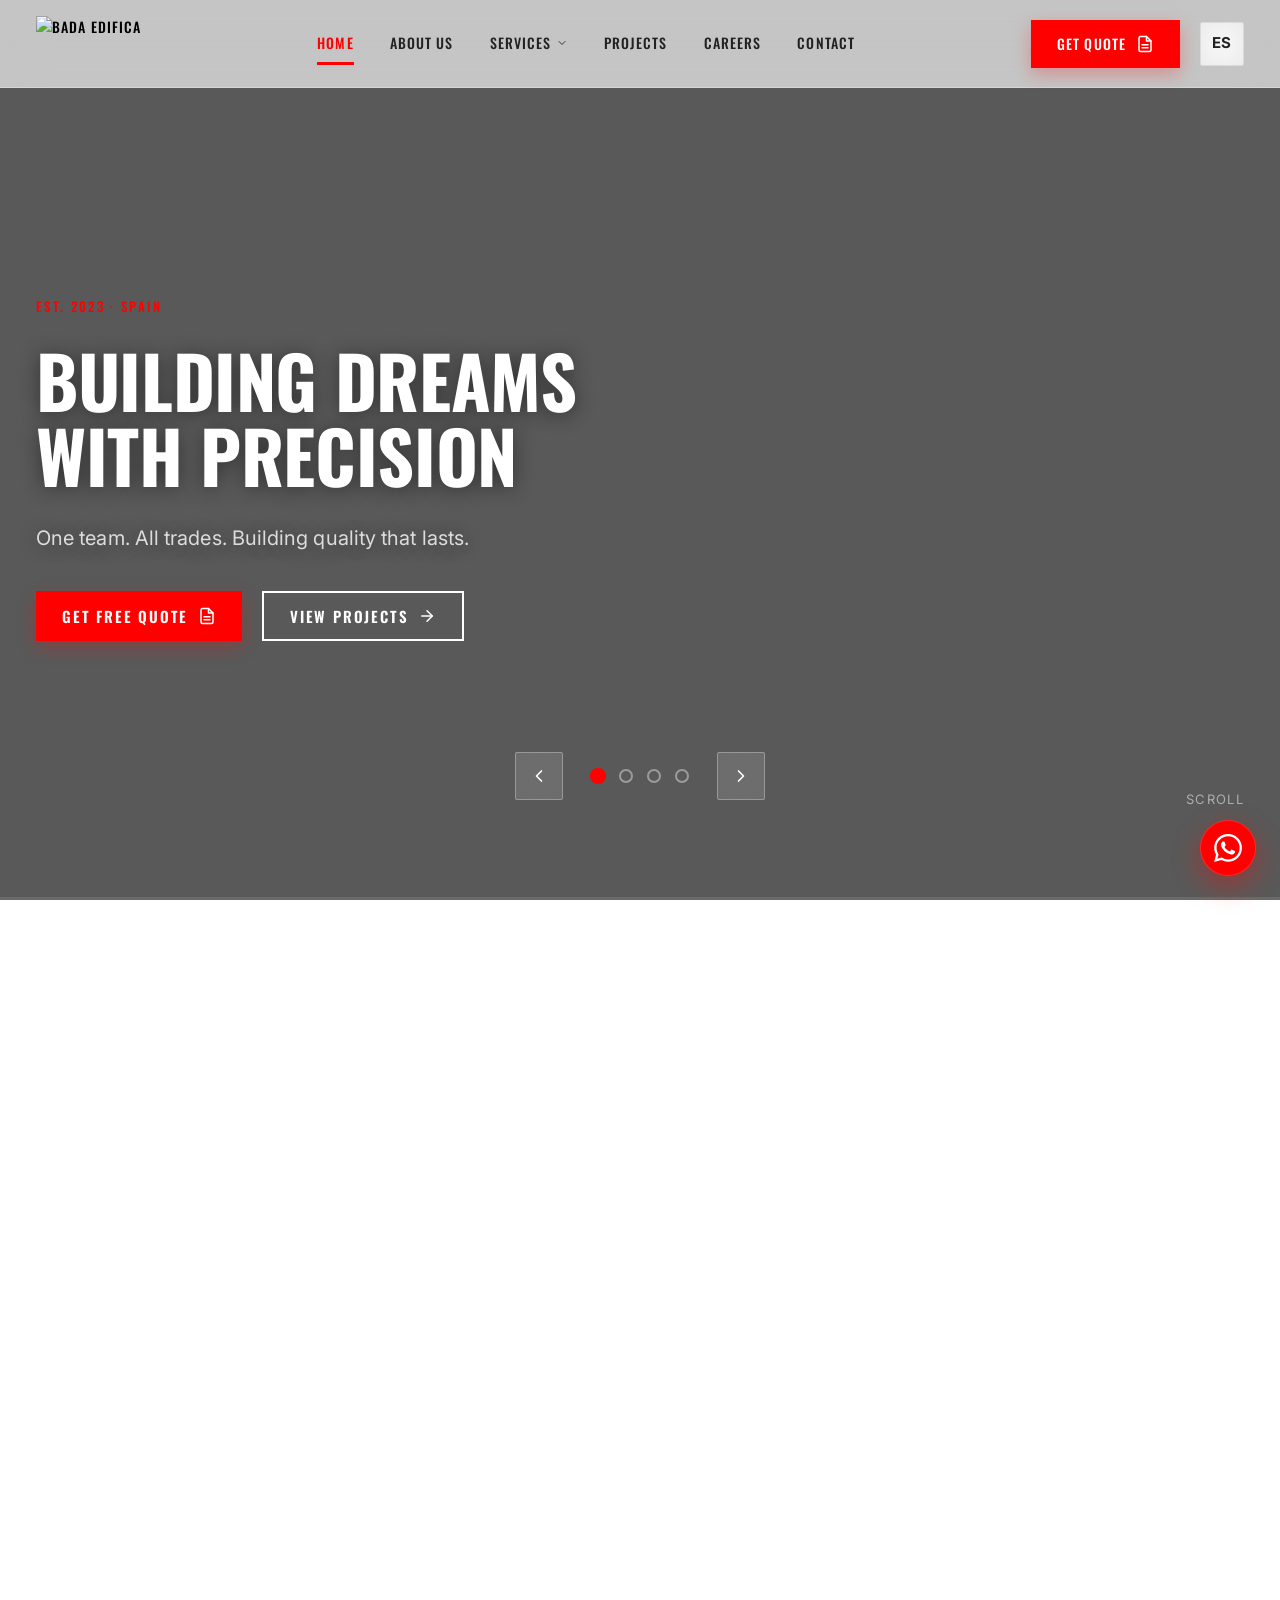
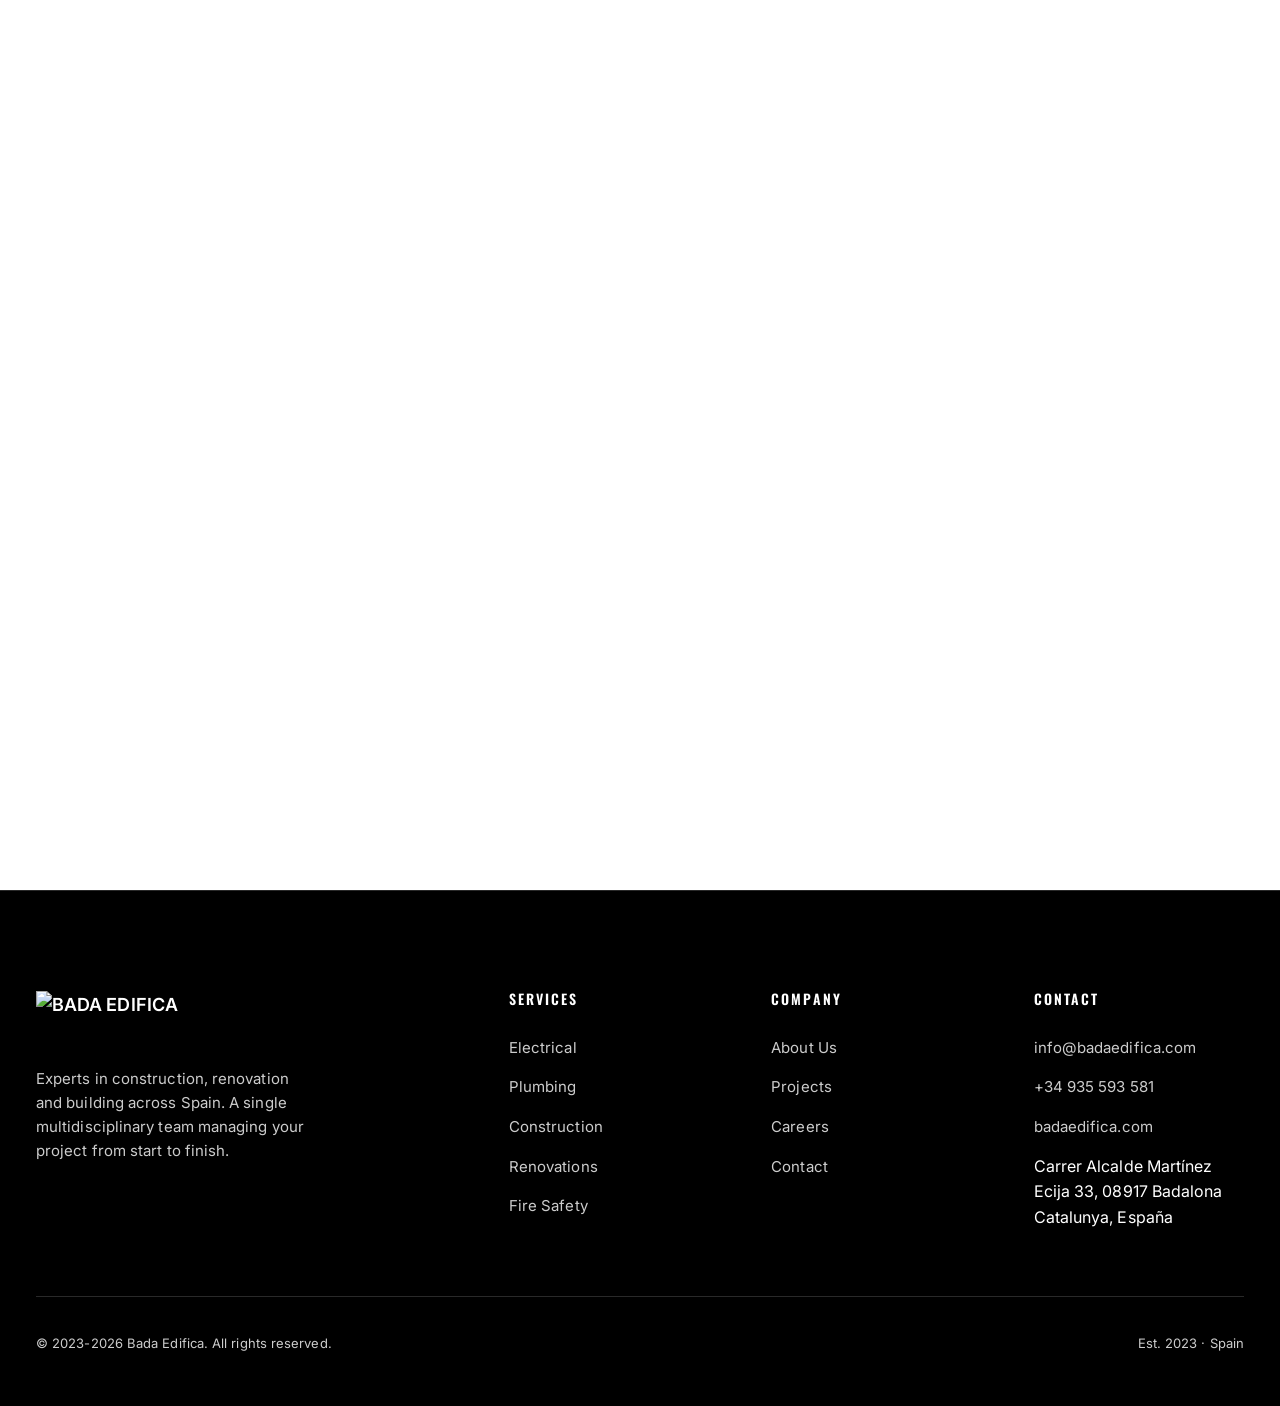
==== commit 8f69fadd: "Update location refs, copyright, tagline, mega menu styling and content, and career nav text" ====
--- a/index.html
+++ b/index.html
@@ -27,8 +27,8 @@
                 <li><a href="/" class="active" data-i18n="nav.home">Inicio</a></li>
                 <li><a href="about" data-i18n="nav.about">Sobre Nosotros</a></li>
                 <li class="has-mega">
-                    <a href="services" class="mega-link">
-                        <span data-i18n="nav.services">Servicios</span>
+                    <a href="services" class="mega-link" data-i18n="nav.services">
+                        Servicios
                         <svg width="12" height="12" viewBox="0 0 24 24" fill="none" stroke="currentColor" stroke-width="2">
                             <polyline points="6 9 12 15 18 9"/>
                         </svg>
@@ -36,14 +36,10 @@
                     <div class="mega-menu">
                         <div class="mega-inner">
                             <div class="mega-section">
-                                <h4 data-i18n="mega.plumbing">Fontanería</h4>
-                                <a href="services#plumbing">
-                                    <span class="mega-title" data-i18n="mega.plumbing">Fontanería Instalaciones</span>
-                                    <span class="mega-desc" data-i18n="mega.plumbingDesc">Suministro y saneamiento</span>
-                                </a>
-                                <a href="services#plumbing">
-                                    <span class="mega-title" data-i18n="mega.plumbingRepair">Reparación de Tuberías</span>
-                                    <span class="mega-desc" data-i18n="mega.plumbingRepairDesc">Detección y reparación rápida</span>
+                                <h4 data-i18n="mega.construction">Construcción</h4>
+                                <a href="services#construction">
+                                    <span class="mega-title" data-i18n="mega.construction">Nueva Construcción</span>
+                                    <span class="mega-desc" data-i18n="mega.constructionDesc">Obras nuevas, Reformas General</span>
                                 </a>
                             </div>
                             <div class="mega-section">
@@ -58,14 +54,14 @@
                                 </a>
                             </div>
                             <div class="mega-section">
-                                <h4 data-i18n="mega.construction">Construcción</h4>
-                                <a href="services#construction">
-                                    <span class="mega-title" data-i18n="mega.construction">Nueva Construcción</span>
-                                    <span class="mega-desc" data-i18n="mega.constructionDesc">Obras nuevas, acondicionamientos</span>
+                                <h4 data-i18n="mega.plumbing">Fontanería</h4>
+                                <a href="services#plumbing">
+                                    <span class="mega-title" data-i18n="mega.plumbing">Fontanería Instalaciones</span>
+                                    <span class="mega-desc" data-i18n="mega.plumbingDesc">Suministro y saneamiento</span>
                                 </a>
-                                <a href="services#renovation">
-                                    <span class="mega-title" data-i18n="mega.renovation">Reformas</span>
-                                    <span class="mega-desc" data-i18n="mega.renovationDesc">Remodelaciones y reformas</span>
+                                <a href="services#plumbing">
+                                    <span class="mega-title" data-i18n="mega.plumbingRepair">Reparación de Tuberías</span>
+                                    <span class="mega-desc" data-i18n="mega.plumbingRepairDesc">Detección y reparación rápida</span>
                                 </a>
                             </div>
                             <div class="mega-section">
@@ -530,7 +526,7 @@
             <div class="career-wrapper">
                 <div class="career-content fade-up">
                     <span class="section-label stagger-1" data-i18n="career.label">Únete al Equipo</span>
-                    <h2 class="section-title stagger-2" data-i18n="career.title">Trabaja con<br>Bada Edifica</h2>
+                    <h2 class="section-title stagger-2" data-i18n="career.title">Trabajo con<br>nosotros</h2>
                     <p class="section-desc stagger-3" data-i18n="career.desc">Somos una empresa en crecimiento buscando talento en construcción, electricidad, fontanería y más.</p>
                     <div class="career-actions stagger-4">
                         <a href="career" class="btn btn-primary">
@@ -565,7 +561,7 @@
                     <a href="/" class="footer-logo">
                         <img src="public/logo/logo-white.png" alt="BADA EDIFICA" class="footer-logo-img" loading="lazy">
                     </a>
-                    <p class="footer-desc" data-i18n="footer.desc">Soluciones profesionales de construcción en Barcelona. Un equipo, todos los oficios.</p>
+                    <p class="footer-desc" data-i18n="footer.desc">Expertos en construcción, reformas y edificación en toda España. Un solo equipo multidisciplinar para gestionar tu proyecto de principio a fin.</p>
                 </div>
                 
                 <div class="footer-col">
@@ -595,13 +591,13 @@
                         <li><a href="mailto:info@badaedifica.com" data-i18n="footer.email">info@badaedifica.com</a></li>
                         <li><a href="tel:+34935593581" data-i18n="footer.phone">+34 935 593 581</a></li>
                         <li><a href="https://badaedifica.com" data-i18n="footer.website">badaedifica.com</a></li>
-                        <li data-i18n="footer.location">Carrer Alcalde Martínez Ecija 33<br>08917 Badalona<br>Barcelona, Catalonia<br>Spain</li>
+                        <li data-i18n="footer.location">Carrer Alcalde Martínez Ecija 33, 08917 Badalona<br>Catalunya, España</li>
                     </ul>
                 </div>
             </div>
             
             <div class="footer-bottom">
-                <span data-i18n="footer.copyright">© 2023-2025 Bada Edifica. Todos los derechos reservados.</span>
+                <span data-i18n="footer.copyright">© 2023-2026 Bada Edifica. Todos los derechos reservados.</span>
                 <span data-i18n="footer.est">Fundada en 2023 · España</span>
             </div>
         </div>
--- a/css/styles.css
+++ b/css/styles.css
@@ -715,6 +715,7 @@
 }
 
 .mega-section h4 {
+    font-family: var(--font-primary);
     font-size: var(--font-body-md);
     font-weight: 700;
     text-transform: uppercase;
@@ -739,6 +740,7 @@
 
 .mega-title {
     display: block;
+    font-family: var(--font-primary);
     font-size: var(--font-body-md);
     font-weight: 700;
     color: var(--color-ink);
@@ -751,6 +753,7 @@
 
 .mega-desc {
     display: block;
+    font-family: var(--font-primary);
     font-size: var(--font-body-sm);
     font-weight: 400;
     color: var(--color-ash);
@@ -765,6 +768,7 @@
 }
 
 .mega-cta h4 {
+    font-family: var(--font-primary);
     font-size: var(--font-body-md);
     font-weight: 700;
     color: var(--color-ink);
@@ -774,6 +778,7 @@
 }
 
 .mega-cta p {
+    font-family: var(--font-primary);
     font-size: var(--font-body-sm);
     color: var(--color-mute);
     margin-bottom: var(--space-md);
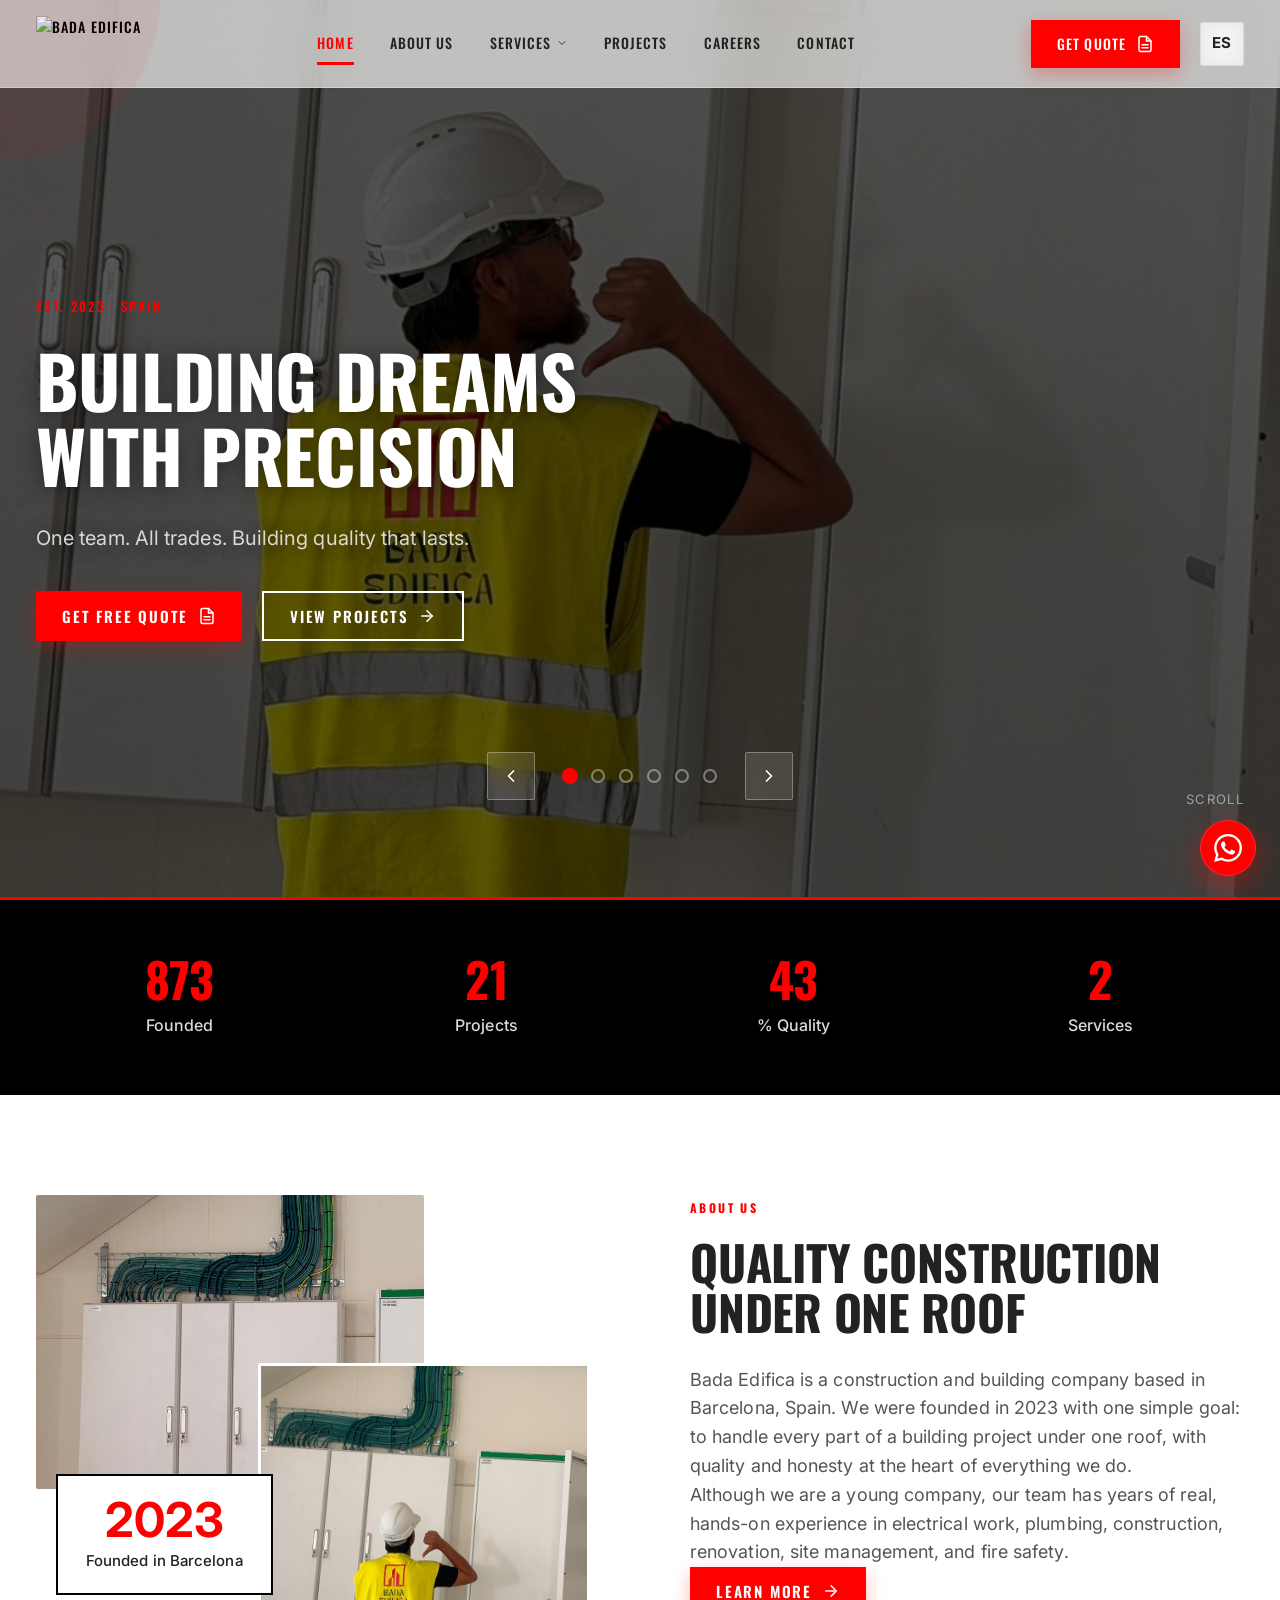
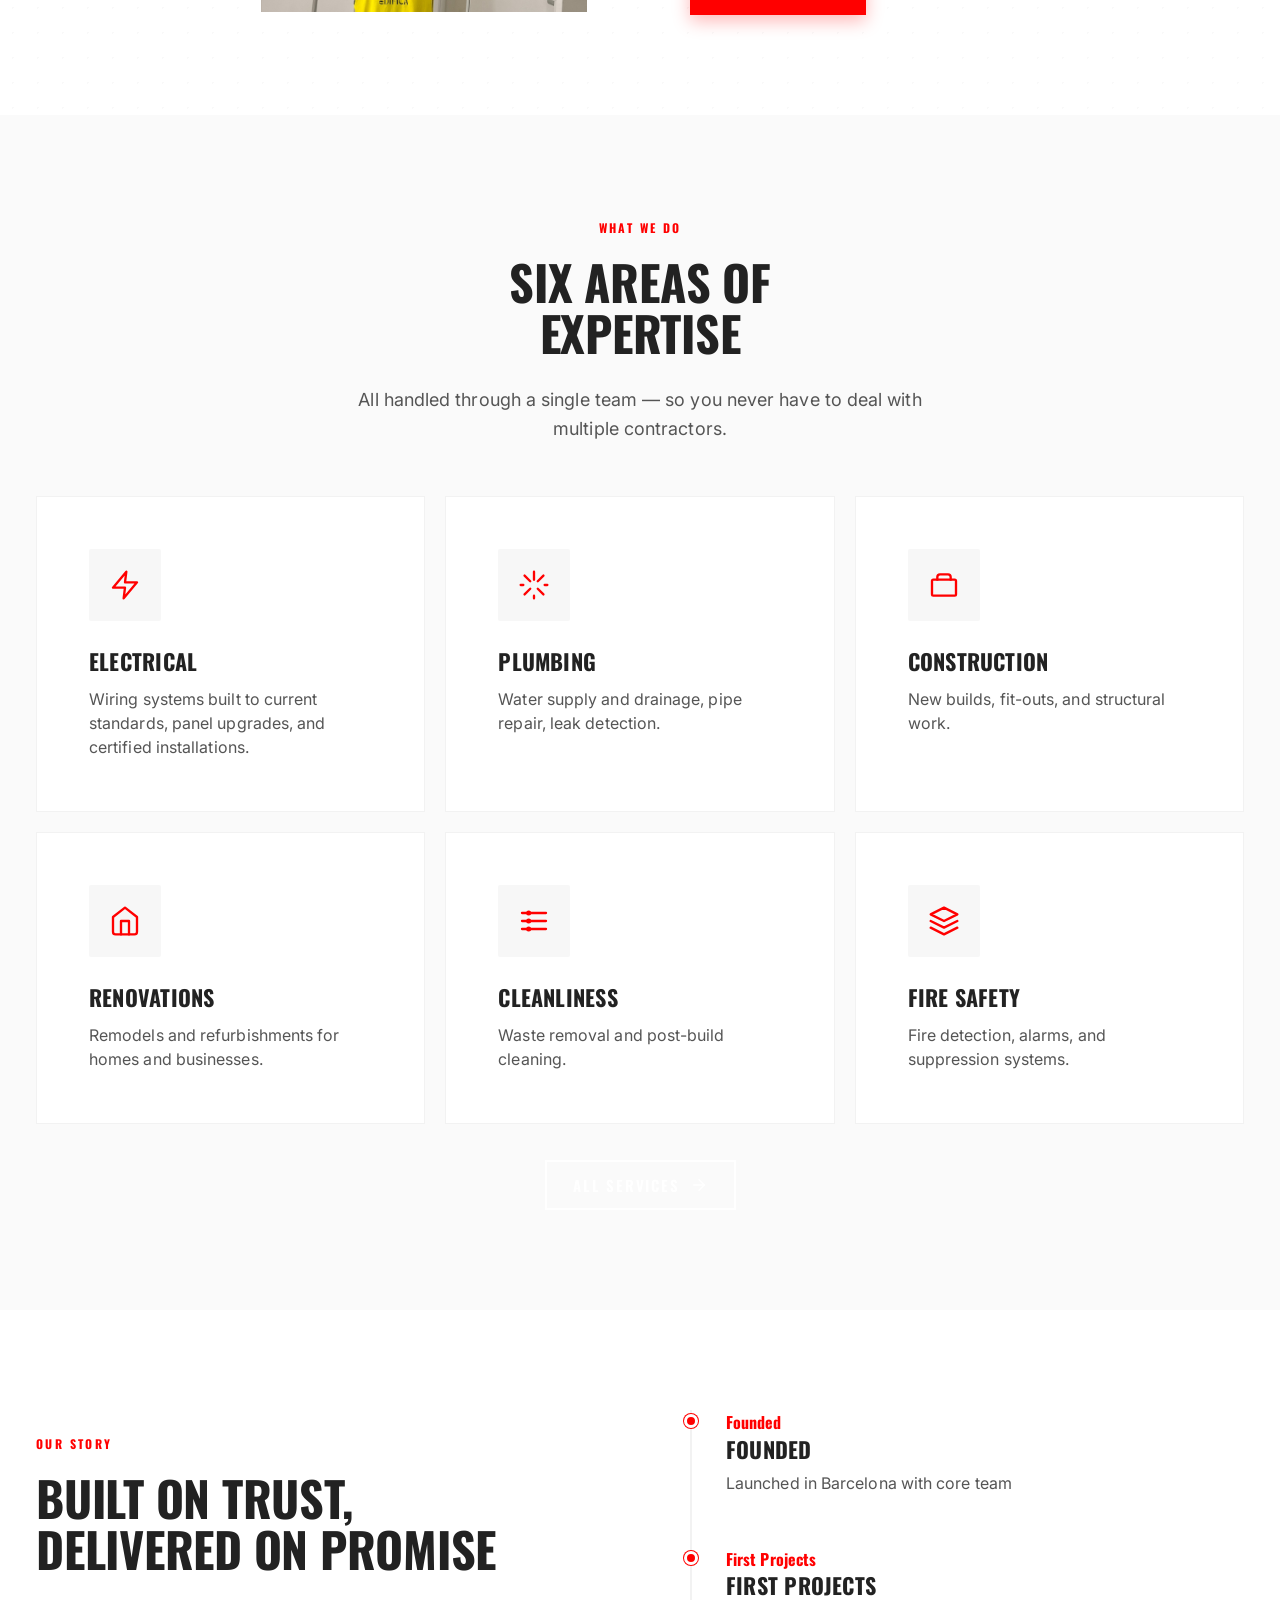
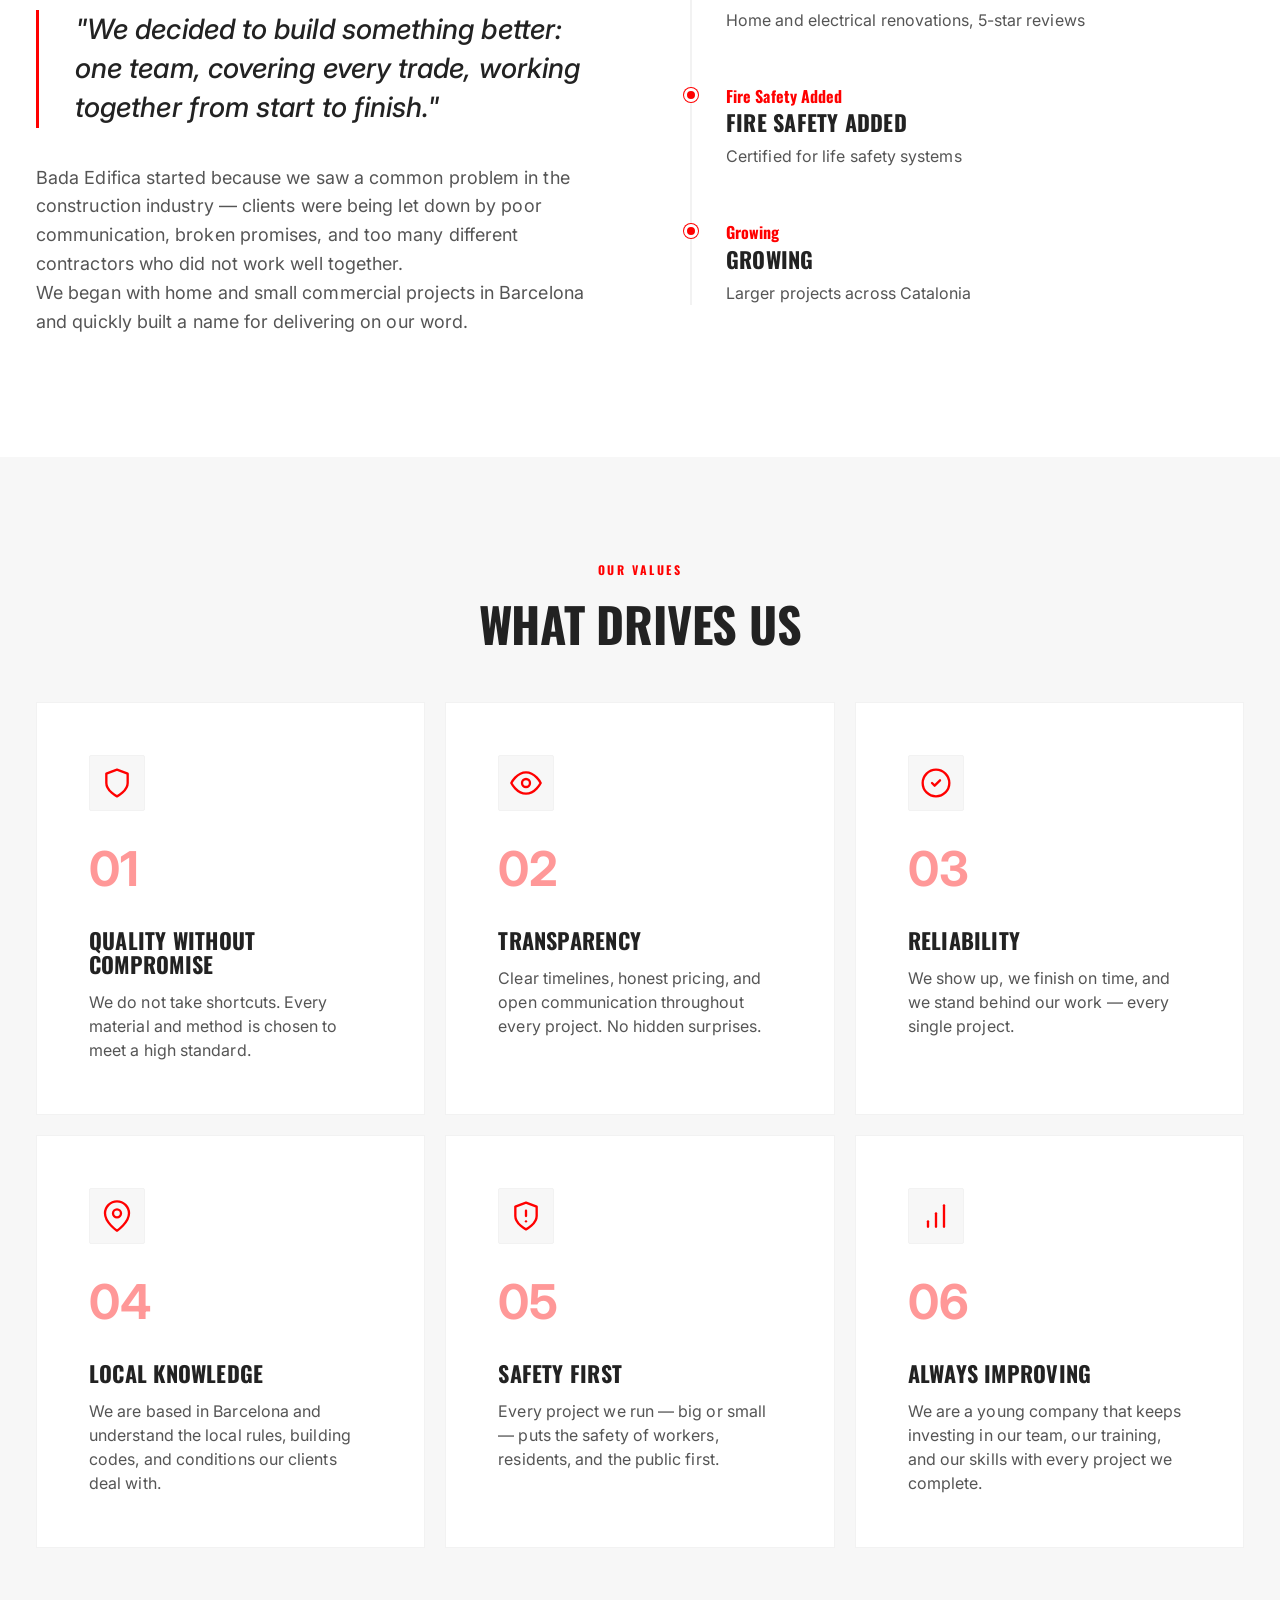
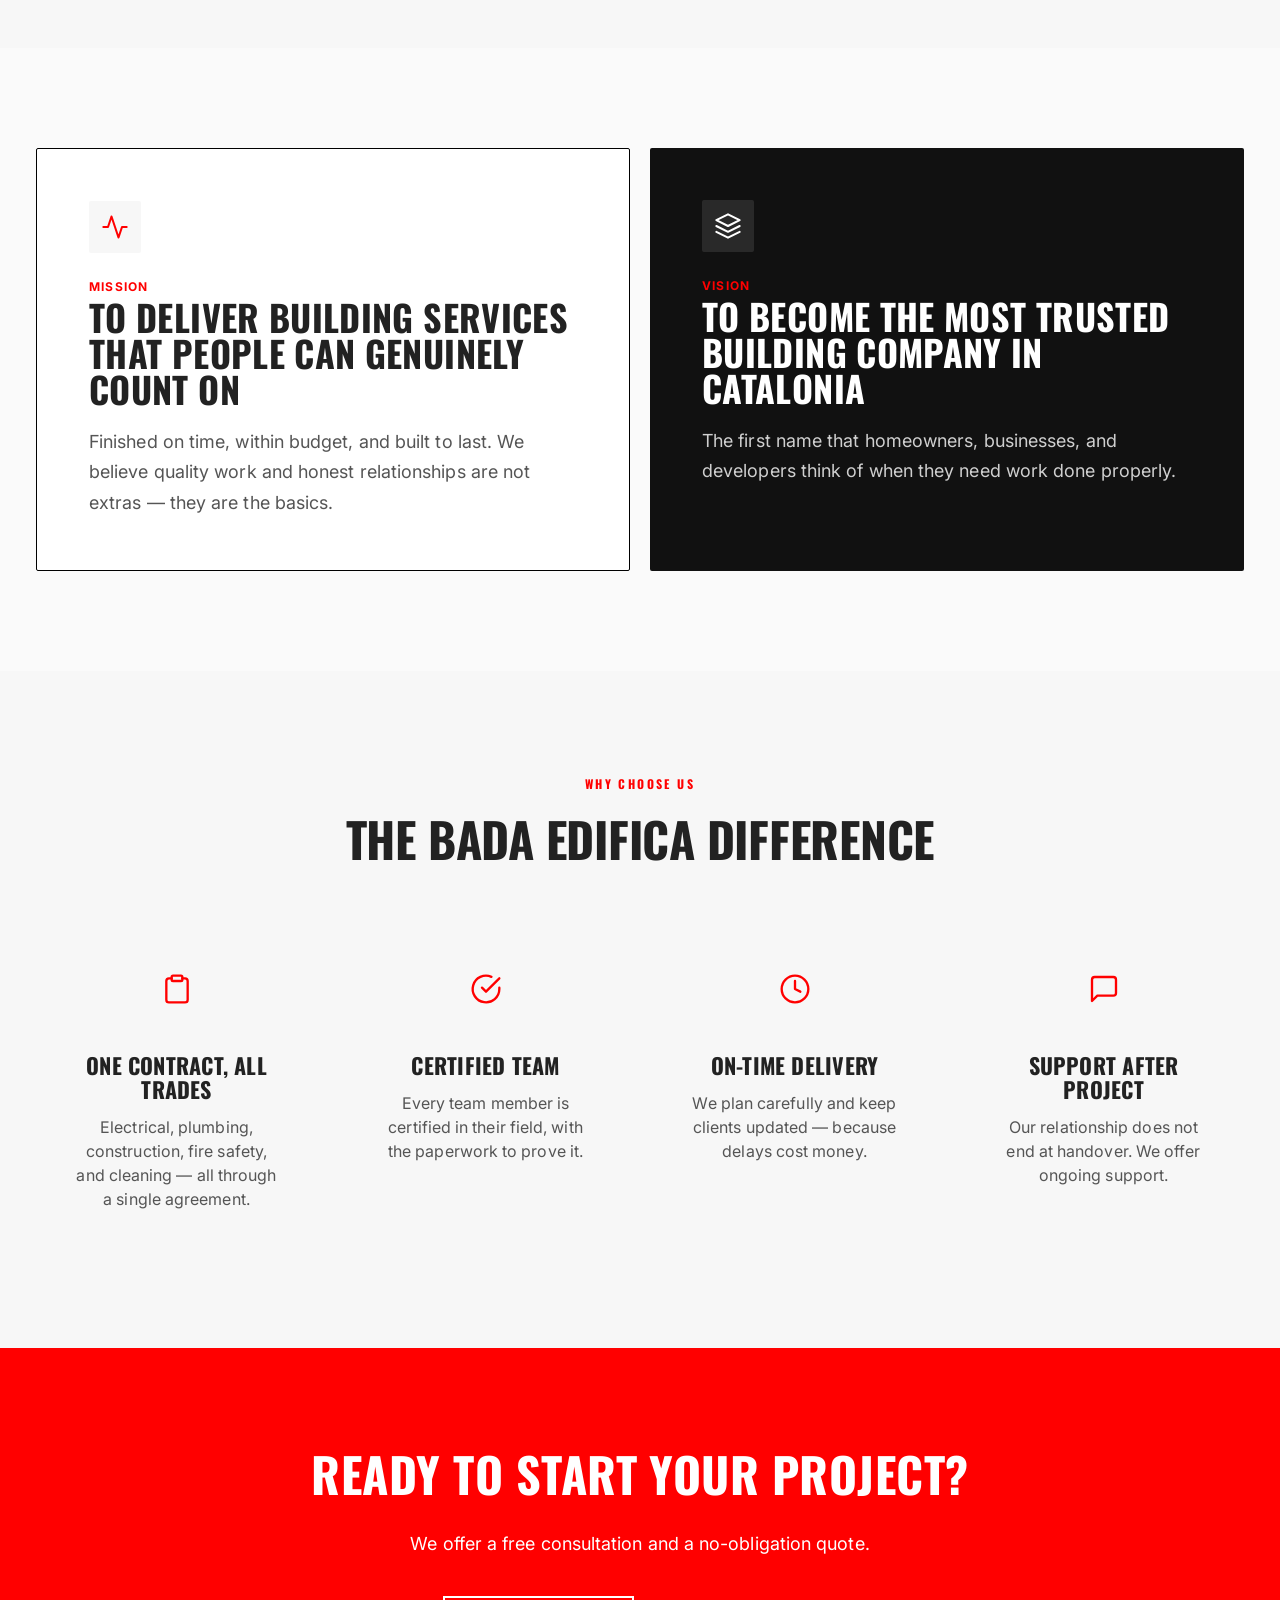
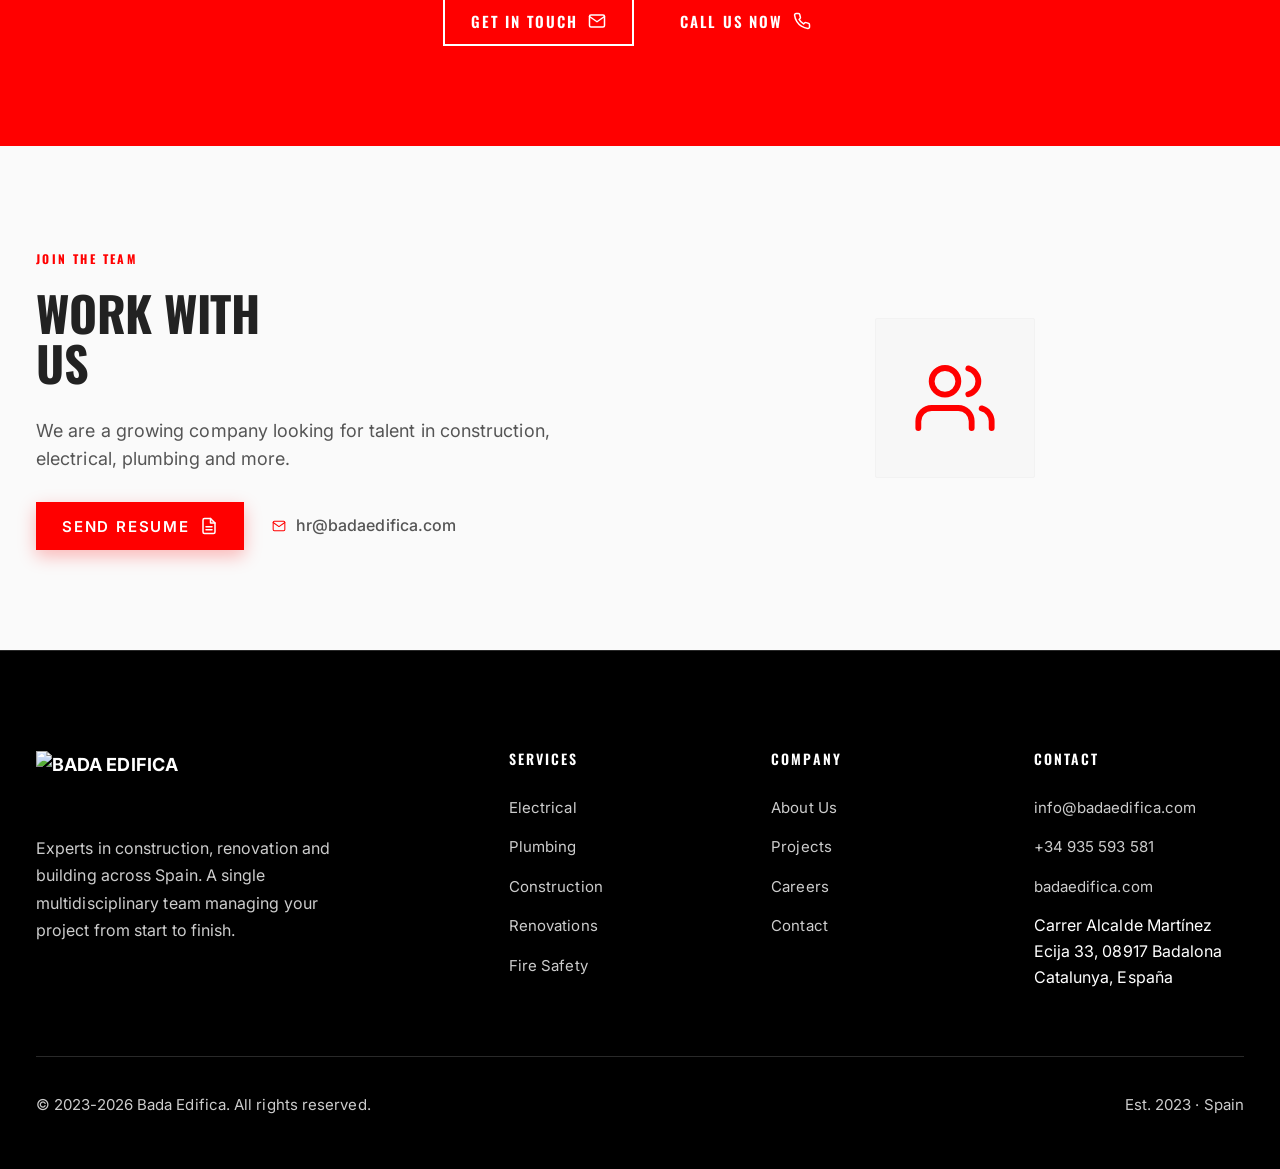
==== commit 7f8d4c77: "Comprehensive site overhaul: bug fixes, responsiveness, images, mega menu BUGS & SEO - Fix 40+ bugs:" ====
--- a/index.html
+++ b/index.html
@@ -5,6 +5,18 @@
     <meta name="viewport" content="width=device-width, initial-scale=1.0">
     <title>Bada Edifica | Soluciones Profesionales de Construcción en Barcelona</title>
     <meta name="description" content="Bada Edifica - Empresa de construcción y edificación en Barcelona. Fundada en 2023. Electricidad, fontanería, construcción, reformas, seguridad contra incendios. Un equipo, todos los oficios.">
+    <link rel="canonical" href="https://badaedifica.com/">
+    <meta property="og:type" content="website">
+    <meta property="og:url" content="https://badaedifica.com/">
+    <meta property="og:title" content="Bada Edifica | Soluciones Profesionales de Construcción en Barcelona">
+    <meta property="og:description" content="Bada Edifica - Empresa de construcción en Barcelona. Electricidad, fontanería, construcción, reformas, seguridad contra incendios. Un equipo, todos los oficios.">
+    <meta property="og:image" content="https://badaedifica.com/public/images/hero-1.jpeg">
+    <meta property="og:locale" content="es_ES">
+    <meta property="og:site_name" content="Bada Edifica">
+    <meta name="twitter:card" content="summary_large_image">
+    <meta name="twitter:title" content="Bada Edifica | Soluciones Profesionales de Construcción en Barcelona">
+    <meta name="twitter:description" content="Bada Edifica - Empresa de construcción en Barcelona. Electricidad, fontanería, construcción, reformas, seguridad contra incendios. Un equipo, todos los oficios.">
+    <meta name="twitter:image" content="https://badaedifica.com/public/images/hero-1.jpeg">
     <link rel="stylesheet" href="css/styles.css">
     <link rel="preconnect" href="https://fonts.googleapis.com">
     <link rel="preconnect" href="https://fonts.gstatic.com" crossorigin>
@@ -36,14 +48,24 @@
                     <div class="mega-menu">
                         <div class="mega-inner">
                             <div class="mega-section">
-                                <h4 data-i18n="mega.construction">Construcción</h4>
+                                <div class="mega-section-head">
+                                    <svg width="18" height="18" viewBox="0 0 24 24" fill="none" stroke="currentColor" stroke-width="1.75" stroke-linecap="round" stroke-linejoin="round"><rect x="3" y="8" width="18" height="12" rx="1"/><path d="M7 8V6a2 2 0 012-2h6a2 2 0 012 2v2"/></svg>
+                                    <h4 data-i18n="mega.construction">Construcción</h4>
+                                </div>
                                 <a href="services#construction">
-                                    <span class="mega-title" data-i18n="mega.construction">Nueva Construcción</span>
-                                    <span class="mega-desc" data-i18n="mega.constructionDesc">Obras nuevas, Reformas General</span>
+                                    <span class="mega-title" data-i18n="mega.constructionNew">Nueva Construcción</span>
+                                    <span class="mega-desc" data-i18n="mega.constructionDesc">Obras nuevas, trabajos estructurales</span>
+                                </a>
+                                <a href="services#renovation">
+                                    <span class="mega-title" data-i18n="mega.renovation">Reformas</span>
+                                    <span class="mega-desc" data-i18n="mega.renovationDesc">Remodelaciones y reformas</span>
                                 </a>
                             </div>
                             <div class="mega-section">
-                                <h4 data-i18n="mega.electrical">Electricidad</h4>
+                                <div class="mega-section-head">
+                                    <svg width="18" height="18" viewBox="0 0 24 24" fill="none" stroke="currentColor" stroke-width="1.75" stroke-linecap="round" stroke-linejoin="round"><path d="M13 2L3 14h9l-1 8 10-12h-9l1-8z"/></svg>
+                                    <h4 data-i18n="mega.electrical">Electricidad</h4>
+                                </div>
                                 <a href="services#electrical">
                                     <span class="mega-title" data-i18n="mega.electrical">Instalaciones Eléctricas</span>
                                     <span class="mega-desc" data-i18n="mega.electricalDesc">Sistemas según normativa</span>
@@ -54,7 +76,10 @@
                                 </a>
                             </div>
                             <div class="mega-section">
-                                <h4 data-i18n="mega.plumbing">Fontanería</h4>
+                                <div class="mega-section-head">
+                                    <svg width="18" height="18" viewBox="0 0 24 24" fill="none" stroke="currentColor" stroke-width="1.75" stroke-linecap="round" stroke-linejoin="round"><path d="M12 2v6m0 12v2M2 12h2m16 0h2M4.93 4.93l4.24 4.24m5.66 5.66l4.24 4.24M4.93 19.07l4.24-4.24m5.66-5.66l4.24-4.24"/></svg>
+                                    <h4 data-i18n="mega.plumbing">Fontanería</h4>
+                                </div>
                                 <a href="services#plumbing">
                                     <span class="mega-title" data-i18n="mega.plumbing">Fontanería Instalaciones</span>
                                     <span class="mega-desc" data-i18n="mega.plumbingDesc">Suministro y saneamiento</span>
@@ -65,7 +90,10 @@
                                 </a>
                             </div>
                             <div class="mega-section">
-                                <h4 data-i18n="mega.fire">Seguridad Contra Incendios</h4>
+                                <div class="mega-section-head">
+                                    <svg width="18" height="18" viewBox="0 0 24 24" fill="none" stroke="currentColor" stroke-width="1.75" stroke-linecap="round" stroke-linejoin="round"><path d="M12 22s8-4 8-10V5l-8-3-8 3v7c0 6 8 10 8 10z"/></svg>
+                                    <h4 data-i18n="mega.fire">Seguridad Contra Incendios</h4>
+                                </div>
                                 <a href="services#fire">
                                     <span class="mega-title" data-i18n="mega.fireDetection">Detección de Incendios</span>
                                     <span class="mega-desc" data-i18n="mega.fireDetectionDesc">Detectores de humo y calor</span>
@@ -73,12 +101,17 @@
                                 <a href="services#fire">
                                     <span class="mega-title" data-i18n="mega.fireSuppression">Sistemas de Extinción</span>
                                     <span class="mega-desc" data-i18n="mega.fireSuppressionDesc">Rociadores y extinción</span>
+                                </a>
+                                <a href="services#cleanliness">
+                                    <span class="mega-title" data-i18n="mega.cleanliness">Limpieza Post-Obra</span>
+                                    <span class="mega-desc" data-i18n="mega.cleanlinessDesc">Eliminación de residuos</span>
                                 </a>
                             </div>
                             <div class="mega-cta">
                                 <h4 data-i18n="mega.needHelp">¿Necesita Ayuda?</h4>
                                 <p data-i18n="mega.needHelpDesc">Contáctenos para una consulta gratuita</p>
                                 <a href="contact" class="btn btn-primary" data-i18n="mega.getQuote"><svg width="16" height="16" viewBox="0 0 24 24" fill="none" stroke="currentColor" stroke-width="2.5" stroke-linecap="round" stroke-linejoin="round"><path d="M14 2H6a2 2 0 0 0-2 2v16a2 2 0 0 0 2 2h12a2 2 0 0 0 2-2V8z"/><polyline points="14 2 14 8 20 8"/><line x1="16" y1="13" x2="8" y2="13"/><line x1="16" y1="17" x2="8" y2="17"/></svg> Cotizar</a>
+                                <a href="services" class="mega-view-all" data-i18n="mega.viewAll">Ver Todos los Servicios →</a>
                             </div>
                         </div>
                     </div>
@@ -107,7 +140,7 @@
     <section class="hero-slider" id="heroSlider">
         <div class="slides-wrapper">
             <div class="slide active" data-slide="0">
-                <div class="slide-bg" style="background-image: url('public/images/slide1.jpg')"></div>
+                <div class="slide-bg" style="background-image: url('public/images/hero-1.jpeg')" role="img" aria-label="Construcción profesional — Bada Edifica"></div>
                 <div class="slide-overlay"></div>
                 <div class="slide-content">
                     <span class="slide-label" data-i18n="hero.slide1.label">Fundada en 2023 · España</span>
@@ -119,9 +152,9 @@
                     </div>
                 </div>
             </div>
-            
+
             <div class="slide" data-slide="1">
-                <div class="slide-bg" style="background-image: url('public/images/slide2.jpg')"></div>
+                <div class="slide-bg" style="background-image: url('public/images/hero-2.jpeg')" role="img" aria-label="Soluciones completas de construcción"></div>
                 <div class="slide-overlay"></div>
                 <div class="slide-content">
                     <span class="slide-label" data-i18n="hero.slide2.label">Servicios Profesionales</span>
@@ -133,9 +166,9 @@
                     </div>
                 </div>
             </div>
-            
+
             <div class="slide" data-slide="2">
-                <div class="slide-bg" style="background-image: url('public/images/slide3.jpg')"></div>
+                <div class="slide-bg" style="background-image: url('public/images/hero-3.jpeg')" role="img" aria-label="Trabajo de calidad garantizado"></div>
                 <div class="slide-overlay"></div>
                 <div class="slide-content">
                     <span class="slide-label" data-i18n="hero.slide3.label">Expertos de Confianza</span>
@@ -147,9 +180,9 @@
                     </div>
                 </div>
             </div>
-            
+
             <div class="slide" data-slide="3">
-                <div class="slide-bg" style="background-image: url('public/images/slide4.jpg')"></div>
+                <div class="slide-bg" style="background-image: url('public/images/hero-4.jpeg')" role="img" aria-label="Seguridad contra incendios certificada"></div>
                 <div class="slide-overlay"></div>
                 <div class="slide-content">
                     <span class="slide-label" data-i18n="hero.slide4.label">Expertos en Seguridad</span>
@@ -161,8 +194,36 @@
                     </div>
                 </div>
             </div>
-        </div>
-        
+
+            <div class="slide" data-slide="4">
+                <div class="slide-bg" style="background-image: url('public/images/hero-5.jpeg')" role="img" aria-label="Reformas profesionales de interiores"></div>
+                <div class="slide-overlay"></div>
+                <div class="slide-content">
+                    <span class="slide-label" data-i18n="hero.slide5.label">Reformas y Construcción</span>
+                    <h1 class="slide-title" data-i18n="hero.slide5.title">Reformas<br>Profesionales</h1>
+                    <p class="slide-desc" data-i18n="hero.slide5.desc">Transformamos espacios con materiales de calidad y acabados impecables.</p>
+                    <div class="slide-buttons">
+                        <a href="services" class="btn btn-primary" data-i18n="hero.slide5.cta"><svg width="16" height="16" viewBox="0 0 24 24" fill="none" stroke="currentColor" stroke-width="2.5" stroke-linecap="round" stroke-linejoin="round"><rect x="3" y="3" width="7" height="7"/><rect x="14" y="3" width="7" height="7"/><rect x="14" y="14" width="7" height="7"/><rect x="3" y="14" width="7" height="7"/></svg> Ver Servicios</a>
+                        <a href="contact" class="btn btn-outline-light" data-i18n="hero.slide5.cta2"><svg width="16" height="16" viewBox="0 0 24 24" fill="none" stroke="currentColor" stroke-width="2.5" stroke-linecap="round" stroke-linejoin="round"><path d="M14 2H6a2 2 0 0 0-2 2v16a2 2 0 0 0 2 2h12a2 2 0 0 0 2-2V8z"/><polyline points="14 2 14 8 20 8"/><line x1="16" y1="13" x2="8" y2="13"/><line x1="16" y1="17" x2="8" y2="17"/></svg> Cotizar Gratis</a>
+                    </div>
+                </div>
+            </div>
+
+            <div class="slide" data-slide="5">
+                <div class="slide-bg" style="background-image: url('public/images/hero-6.jpeg')" role="img" aria-label="Equipo profesional de Bada Edifica en Barcelona"></div>
+                <div class="slide-overlay"></div>
+                <div class="slide-content">
+                    <span class="slide-label" data-i18n="hero.slide6.label">Equipo Profesional</span>
+                    <h1 class="slide-title" data-i18n="hero.slide6.title">Un Solo<br>Equipo</h1>
+                    <p class="slide-desc" data-i18n="hero.slide6.desc">Fontanería, electricidad, construcción y más — gestionado por un equipo unificado.</p>
+                    <div class="slide-buttons">
+                        <a href="about" class="btn btn-primary" data-i18n="hero.slide6.cta"><svg width="16" height="16" viewBox="0 0 24 24" fill="none" stroke="currentColor" stroke-width="2.5" stroke-linecap="round" stroke-linejoin="round"><path d="M17 21v-2a4 4 0 0 0-4-4H5a4 4 0 0 0-4 4v2"/><circle cx="9" cy="7" r="4"/><path d="M23 21v-2a4 4 0 0 0-3-3.87"/><path d="M16 3.13a4 4 0 0 1 0 7.75"/></svg> Sobre Nosotros</a>
+                        <a href="contact" class="btn btn-outline-light" data-i18n="hero.slide6.cta2"><svg width="16" height="16" viewBox="0 0 24 24" fill="none" stroke="currentColor" stroke-width="2.5" stroke-linecap="round" stroke-linejoin="round"><path d="M4 4h16c1.1 0 2 .9 2 2v12c0 1.1-.9 2-2 2H4c-1.1 0-2-.9-2-2V6c0-1.1.9-2 2-2z"/><polyline points="22 6 12 13 2 6"/></svg> Contáctenos</a>
+                    </div>
+                </div>
+            </div>
+        </div>
+
         <!-- Slider Controls -->
         <div class="slider-controls">
             <button class="slider-arrow prev" aria-label="Diapositiva anterior">
@@ -175,6 +236,8 @@
                 <button class="dot" data-slide="1"><span></span></button>
                 <button class="dot" data-slide="2"><span></span></button>
                 <button class="dot" data-slide="3"><span></span></button>
+                <button class="dot" data-slide="4"><span></span></button>
+                <button class="dot" data-slide="5"><span></span></button>
             </div>
             <button class="slider-arrow next" aria-label="Siguiente diapositiva">
                 <svg width="24" height="24" viewBox="0 0 24 24" fill="none" stroke="currentColor" stroke-width="2">
--- a/css/styles.css
+++ b/css/styles.css
@@ -681,18 +681,22 @@
 
 .mega-menu {
     position: fixed;
-    top: 72px;
+    top: 88px;
     left: 0;
     right: 0;
     background-color: var(--color-canvas);
     border-bottom: 4px solid var(--color-primary);
-    padding: var(--space-xl) 0;
+    padding: var(--space-xl) 0 var(--space-lg);
     opacity: 0;
     visibility: hidden;
     transform: translateY(-10px);
-    transition: all 0.3s ease;
+    transition: opacity 0.25s ease, transform 0.25s ease, visibility 0.25s ease;
     z-index: 99;
-    box-shadow: 0 10px 40px rgba(0, 0, 0, 0.1);
+    box-shadow: 0 12px 48px rgba(0, 0, 0, 0.1);
+}
+
+.nav.scrolled .mega-menu {
+    top: 72px;
 }
 
 .has-mega:hover .mega-menu {
@@ -708,56 +712,76 @@
     display: grid;
     grid-template-columns: repeat(5, 1fr);
     gap: var(--space-xl);
+    align-items: start;
 }
 
 .mega-section {
-    padding-right: var(--space-lg);
-}
-
-.mega-section h4 {
+    padding-right: var(--space-sm);
+}
+
+/* Section header: icon + category label */
+.mega-section-head {
+    display: flex;
+    align-items: center;
+    gap: var(--space-sm);
+    margin-bottom: var(--space-md);
+    padding-bottom: var(--space-sm);
+    border-bottom: 2px solid var(--color-hairline);
+}
+
+.mega-section-head svg {
+    width: 18px;
+    height: 18px;
+    color: var(--color-primary);
+    flex-shrink: 0;
+}
+
+.mega-section-head h4 {
     font-family: var(--font-primary);
     font-size: var(--font-body-md);
     font-weight: 700;
     text-transform: uppercase;
     letter-spacing: 0.1em;
     color: var(--color-primary);
-    margin-bottom: var(--space-md);
-    padding-bottom: var(--space-sm);
-    border-bottom: 2px solid var(--color-hairline);
+    margin: 0;
+    padding: 0;
+    border: none;
 }
 
 .mega-section a {
     display: block;
-    padding: var(--space-sm) 0;
-    border-bottom: 1px solid var(--color-hairline);
-    margin-bottom: var(--space-xs);
-}
-
-.mega-section a:last-child {
-    border-bottom: none;
-    margin-bottom: 0;
+    padding: var(--space-sm) var(--space-sm);
+    margin: 0 calc(-1 * var(--space-sm));
+    border-radius: var(--rounded-xs);
+    transition: background 0.18s ease, transform 0.18s ease;
+}
+
+.mega-section a:hover {
+    background-color: var(--color-surface-soft);
+    transform: translateX(4px);
+}
+
+.mega-section a:hover .mega-title {
+    color: var(--color-primary);
 }
 
 .mega-title {
     display: block;
     font-family: var(--font-primary);
     font-size: var(--font-body-md);
-    font-weight: 700;
+    font-weight: 600;
     color: var(--color-ink);
-    transition: color 0.2s ease;
-}
-
-.mega-title:hover {
-    color: var(--color-primary);
+    transition: color 0.18s ease;
 }
 
 .mega-desc {
     display: block;
     font-family: var(--font-primary);
-    font-size: var(--font-body-sm);
+    font-size: var(--font-caption);
     font-weight: 400;
     color: var(--color-ash);
     margin-top: 2px;
+    line-height: 1.4;
 }
 
 .mega-cta {
@@ -765,6 +789,7 @@
     padding: var(--space-lg);
     border-radius: var(--rounded-xs);
     text-align: center;
+    border: 1.5px solid var(--color-hairline);
 }
 
 .mega-cta h4 {
@@ -782,10 +807,27 @@
     font-size: var(--font-body-sm);
     color: var(--color-mute);
     margin-bottom: var(--space-md);
+    line-height: 1.5;
 }
 
 .mega-cta .btn {
     width: 100%;
+}
+
+.mega-view-all {
+    display: block;
+    margin-top: var(--space-md);
+    font-size: var(--font-caption);
+    font-weight: 700;
+    color: var(--color-mute);
+    text-transform: uppercase;
+    letter-spacing: 0.08em;
+    transition: color 0.2s ease;
+    text-decoration: none;
+}
+
+.mega-view-all:hover {
+    color: var(--color-primary);
 }
 
 .menu-toggle {
@@ -914,22 +956,41 @@
         display: block;
         padding: 0;
     }
-    
+
     .mega-section {
-        padding: var(--space-md);
+        padding: var(--space-md) var(--space-lg);
         border-bottom: 1px solid var(--color-hairline);
     }
-    
-    .mega-section h4 {
+
+    .mega-section-head {
         margin-bottom: var(--space-sm);
-    }
-    
+        padding-bottom: 0;
+        border-bottom: none;
+    }
+
+    .mega-section-head svg {
+        width: 16px;
+        height: 16px;
+    }
+
+    .mega-section-head h4 {
+        font-size: var(--font-body-sm);
+    }
+
     .mega-section a {
         display: block;
         padding: var(--space-xs) 0;
-    }
-    
-    .mega-cta {
+        margin: 0;
+        border-radius: 0;
+        transform: none !important;
+    }
+
+    .mega-section a:hover {
+        background: transparent;
+    }
+
+    .mega-cta,
+    .mega-view-all {
         display: none;
     }
 }
@@ -940,6 +1001,7 @@
 .hero-slider {
     position: relative;
     min-height: 100vh;
+    min-height: 100svh;
     overflow: hidden;
 }
 
@@ -947,6 +1009,7 @@
     position: relative;
     width: 100%;
     height: 100vh;
+    height: 100svh;
 }
 
 .slide {
@@ -1320,7 +1383,9 @@
     left: 0;
     width: 70%;
     height: 70%;
-    background: var(--color-primary);
+    background-image: url('../public/images/hero-5.jpeg');
+    background-size: cover;
+    background-position: center;
 }
 
 .about-img-2 {
@@ -1328,8 +1393,10 @@
     right: 0;
     width: 60%;
     height: 60%;
-    background-color: var(--color-surface-soft);
-    border: 1px solid var(--color-hairline);
+    background-image: url('../public/images/hero-6.jpeg');
+    background-size: cover;
+    background-position: center;
+    border: 3px solid var(--color-canvas);
 }
 
 .about-badge {
@@ -1529,14 +1596,6 @@
     box-shadow: 0 20px 56px rgba(0, 0, 0, 0.14);
 }
 
-.service-card:hover .service-icon {
-    background-color: var(--color-primary);
-}
-
-.service-card:hover .service-icon svg {
-    color: var(--color-on-primary);
-}
-
 .service-icon {
     width: 72px;
     height: 72px;
@@ -1564,12 +1623,6 @@
 .service-card:hover .service-icon svg {
     color: var(--color-on-primary);
     transform: scale(1.15);
-}
-
-.service-icon svg {
-    width: 32px;
-    height: 32px;
-    color: var(--color-primary);
 }
 
 .service-title {
@@ -2156,81 +2209,12 @@
     color: var(--color-on-dark-mute);
 }
 
-.footer-grid {
-    display: grid;
-    grid-template-columns: 2fr 1fr 1fr 1fr;
-    gap: var(--space-xxl);
-    margin-bottom: var(--space-xxl);
-}
-
-.footer-brand {
-    max-width: 280px;
-}
-
-.footer-logo {
-    display: flex;
-    align-items: center;
-    gap: var(--space-sm);
-    font-size: var(--font-heading-sm);
-    font-weight: 600;
-    margin-bottom: var(--space-lg);
-}
-
-.footer-logo-img {
-    height: 48px;
-    width: auto;
-}
-
-.footer-logo svg {
-    width: 24px;
-    height: 24px;
-    color: var(--color-primary);
-}
-
-.footer-desc {
-    color: var(--color-on-dark-mute);
-    font-size: var(--font-body-sm);
-    line-height: 1.6;
-}
-
-.footer-title {
-    font-size: var(--font-button-md);
-    font-weight: 700;
-    margin-bottom: var(--space-lg);
-    text-transform: uppercase;
-    letter-spacing: 0.08em;
-}
-
-.footer-links li {
-    margin-bottom: var(--space-sm);
-}
-
-.footer-links a {
-    color: var(--color-on-dark-mute);
-    font-size: var(--font-body-sm);
-    transition: color 0.2s ease;
-}
-
-.footer-links a:hover {
-    color: var(--color-on-dark);
-}
-
-.footer-bottom {
-    padding-top: var(--space-xl);
-    border-top: 1px solid var(--color-divider-dark);
-    display: flex;
-    justify-content: space-between;
-    align-items: center;
-    font-size: var(--font-caption);
-    color: var(--color-on-dark-mute);
-}
-
 /* ============================================
    PAGE HEADER
 ============================================ */
 .page-header {
-    background-color: #ff0000;
-    color: #ffffff;
+    background-color: var(--color-primary);
+    color: var(--color-on-primary);
     padding: 140px 0 var(--space-section);
     text-align: center;
     position: relative;
@@ -2247,8 +2231,8 @@
     font-family: var(--font-display);
     font-size: var(--font-overline);
     text-transform: uppercase;
-    letter-spacing: 0.28em;
-    color: #ffffff;
+    letter-spacing: 0.2em;
+    color: var(--color-on-primary);
     background: rgba(0, 0, 0, 0.25);
     padding: 6px 14px;
     margin-bottom: var(--space-lg);
@@ -2262,7 +2246,7 @@
     font-weight: 700;
     line-height: 1;
     margin-bottom: var(--space-lg);
-    color: #ffffff;
+    color: var(--color-on-primary);
     text-shadow: 0 2px 18px rgba(0, 0, 0, 0.25);
     letter-spacing: -0.005em;
 }
@@ -2816,13 +2800,7 @@
     background-color: var(--color-hairline);
 }
 
-/* ===== SERVICE CARDS ===== */
-.services-grid {
-    display: grid;
-    grid-template-columns: repeat(2, 1fr);
-    gap: var(--space-md);
-}
-
+/* ===== SERVICE CARDS (services page — large detail cards) ===== */
 .service-card-large {
     padding: var(--space-xxl);
     background-color: var(--color-canvas);
@@ -2908,6 +2886,11 @@
     border: 1px solid var(--color-hairline);
 }
 
+/* Services page: 2-col detail grid on desktop */
+.services-grid--detail {
+    grid-template-columns: repeat(2, 1fr);
+}
+
 /* ===== PROJECT CARDS ===== */
 .projects-grid {
     display: grid;
@@ -2970,29 +2953,6 @@
     color: var(--color-mute);
     font-size: var(--font-body-md);
     line-height: 1.5;
-}
-
-.project-card:hover {
-    border-color: var(--color-primary);
-    transform: translateY(-6px);
-    box-shadow: 0 12px 40px rgba(0, 0, 0, 0.1);
-}
-
-.project-card:hover .project-image img {
-    transform: scale(1.05);
-}
-
-.project-image {
-    aspect-ratio: 4/3;
-    background-color: var(--color-surface-soft);
-    overflow: hidden;
-}
-
-.project-image img {
-    width: 100%;
-    height: 100%;
-    object-fit: cover;
-    transition: transform 0.5s ease;
 }
 
 .project-placeholder {
@@ -3002,31 +2962,6 @@
     align-items: center;
     justify-content: center;
     color: var(--color-ash);
-}
-
-.project-info {
-    padding: var(--space-lg);
-}
-
-.project-category {
-    display: inline-block;
-    font-size: var(--font-caption);
-    font-weight: 700;
-    text-transform: uppercase;
-    letter-spacing: 0.08em;
-    color: var(--color-primary);
-    margin-bottom: var(--space-xs);
-}
-
-.project-title {
-    font-size: var(--font-heading-md);
-    font-weight: 700;
-    margin-bottom: var(--space-xs);
-}
-
-.project-desc {
-    color: var(--color-mute);
-    font-size: var(--font-body-sm);
 }
 
 /* ===== CONTACT PAGE ===== */
@@ -3285,48 +3220,84 @@
         grid-template-columns: 1fr;
         gap: var(--space-xl);
     }
-    
+
     .about-image-stack {
         height: 300px;
     }
-    
+
+    /* Home services: 3→2 col on tablet */
     .services-grid {
+        grid-template-columns: repeat(2, 1fr);
+    }
+
+    /* Services page large cards: 2→1 col on tablet */
+    .services-grid--detail {
         grid-template-columns: 1fr;
     }
-    
+
     .service-card-large {
         grid-template-columns: 1fr;
-    }
-    
+        gap: var(--space-lg);
+    }
+
     .service-card-icon {
-        width: 60px;
-        height: 60px;
-    }
-    
+        width: 64px;
+        height: 64px;
+    }
+
     .service-card-icon svg {
         width: 32px;
         height: 32px;
     }
-    
+
     .values-grid {
         grid-template-columns: repeat(2, 1fr);
     }
-    
+
+    .why-grid {
+        grid-template-columns: repeat(2, 1fr);
+    }
+
+    .mission-vision-grid {
+        grid-template-columns: 1fr;
+    }
+
     .projects-grid {
         grid-template-columns: repeat(2, 1fr);
     }
-    
+
     .stats-grid,
     .stats-bar .stats-grid {
         grid-template-columns: repeat(2, 1fr);
     }
-    
+
     .contact-grid {
         grid-template-columns: 1fr;
     }
-    
+
     .contact-form-wrapper {
         margin-top: var(--space-xl);
+    }
+
+    /* Footer: 4-col → 2-col on tablet */
+    .footer-grid {
+        grid-template-columns: 1fr 1fr;
+        gap: var(--space-xl);
+    }
+
+    .footer-brand {
+        grid-column: 1 / -1;
+        max-width: 100%;
+    }
+
+    /* Page header: reduce top padding on tablet */
+    .page-header {
+        padding: 110px 0 var(--space-xxl);
+    }
+
+    /* Hero content: lower top padding on tablet */
+    .slide-content {
+        padding-top: 100px;
     }
 }
 
@@ -3335,8 +3306,59 @@
         grid-template-columns: 1fr;
     }
 
-    .stats-grid {
+    .stats-grid,
+    .stats-bar .stats-grid {
+        grid-template-columns: repeat(2, 1fr);
+    }
+
+    /* All remaining multi-col grids → 1 col on mobile */
+    .services-grid,
+    .services-grid--detail {
         grid-template-columns: 1fr;
+    }
+
+    .values-grid {
+        grid-template-columns: 1fr;
+    }
+
+    .mission-vision-grid {
+        grid-template-columns: 1fr;
+    }
+
+    .why-grid {
+        grid-template-columns: repeat(2, 1fr);
+        gap: var(--space-md);
+    }
+
+    .footer-grid {
+        grid-template-columns: 1fr;
+        gap: var(--space-xl);
+    }
+
+    .footer-brand {
+        grid-column: auto;
+        max-width: 100%;
+    }
+
+    .footer-bottom {
+        flex-direction: column;
+        gap: var(--space-sm);
+        text-align: center;
+    }
+
+    .career-details-grid {
+        grid-template-columns: 1fr;
+    }
+
+    /* CTA buttons: stack vertically on mobile */
+    .cta-buttons {
+        flex-direction: column;
+        align-items: center;
+    }
+
+    .cta-buttons .btn {
+        width: 100%;
+        max-width: 340px;
     }
 }
 
@@ -3460,6 +3482,23 @@
         --font-body-lg: 16px;
     }
 
+    /* Tighten horizontal padding on mobile */
+    .container,
+    .nav-container {
+        padding-left: var(--space-md);
+        padding-right: var(--space-md);
+    }
+
+    /* Page header: mobile padding */
+    .page-header {
+        padding: 90px 0 var(--space-xl);
+    }
+
+    /* Hero slide content: reduce padding for mobile */
+    .slide-content {
+        padding: 80px var(--space-md) 90px;
+    }
+
     .btn {
         width: 100%;
         justify-content: center;
@@ -3468,6 +3507,8 @@
     }
     .hero-cta .btn,
     .slide-cta .btn,
+    .slide-buttons .btn,
+    .nav-cta.btn,
     .btn.btn-inline {
         width: auto;
     }
@@ -3498,10 +3539,15 @@
         font-size: 16px;
     }
 
-    /* Section padding tightening */
-    section {
-        padding-left: 16px;
-        padding-right: 16px;
+    /* Hero: hide scroll indicator on mobile (too small) */
+    .hero-scroll {
+        display: none;
+    }
+
+    /* Slider controls: move up from bottom */
+    .slider-controls {
+        bottom: 64px;
+        gap: var(--space-md);
     }
 
     /* Hero text wrap fix */
@@ -3513,10 +3559,45 @@
     :root {
         --font-display-xl: 32px;
         --font-display-lg: 26px;
-    }
-    .container {
+        --font-display-md: 24px;
+    }
+
+    .container,
+    .nav-container {
         padding-left: 16px;
         padding-right: 16px;
+    }
+
+    /* why-grid: 2→1 col on small screens */
+    .why-grid {
+        grid-template-columns: 1fr;
+    }
+
+    /* Stats: keep 2-col but tighten */
+    .stats-bar .stats-grid {
+        gap: var(--space-xs);
+    }
+
+    /* About image shorter */
+    .about-image-stack {
+        height: 220px;
+    }
+
+    /* Hero content: even tighter on very small screens */
+    .slide-content {
+        padding: 76px 16px 80px;
+    }
+
+    /* Slider controls: move up a bit */
+    .slider-controls {
+        bottom: 48px;
+        gap: var(--space-sm);
+    }
+
+    /* Slider arrows: smaller on tiny screens */
+    .slider-arrow {
+        width: 40px;
+        height: 40px;
     }
 }
 
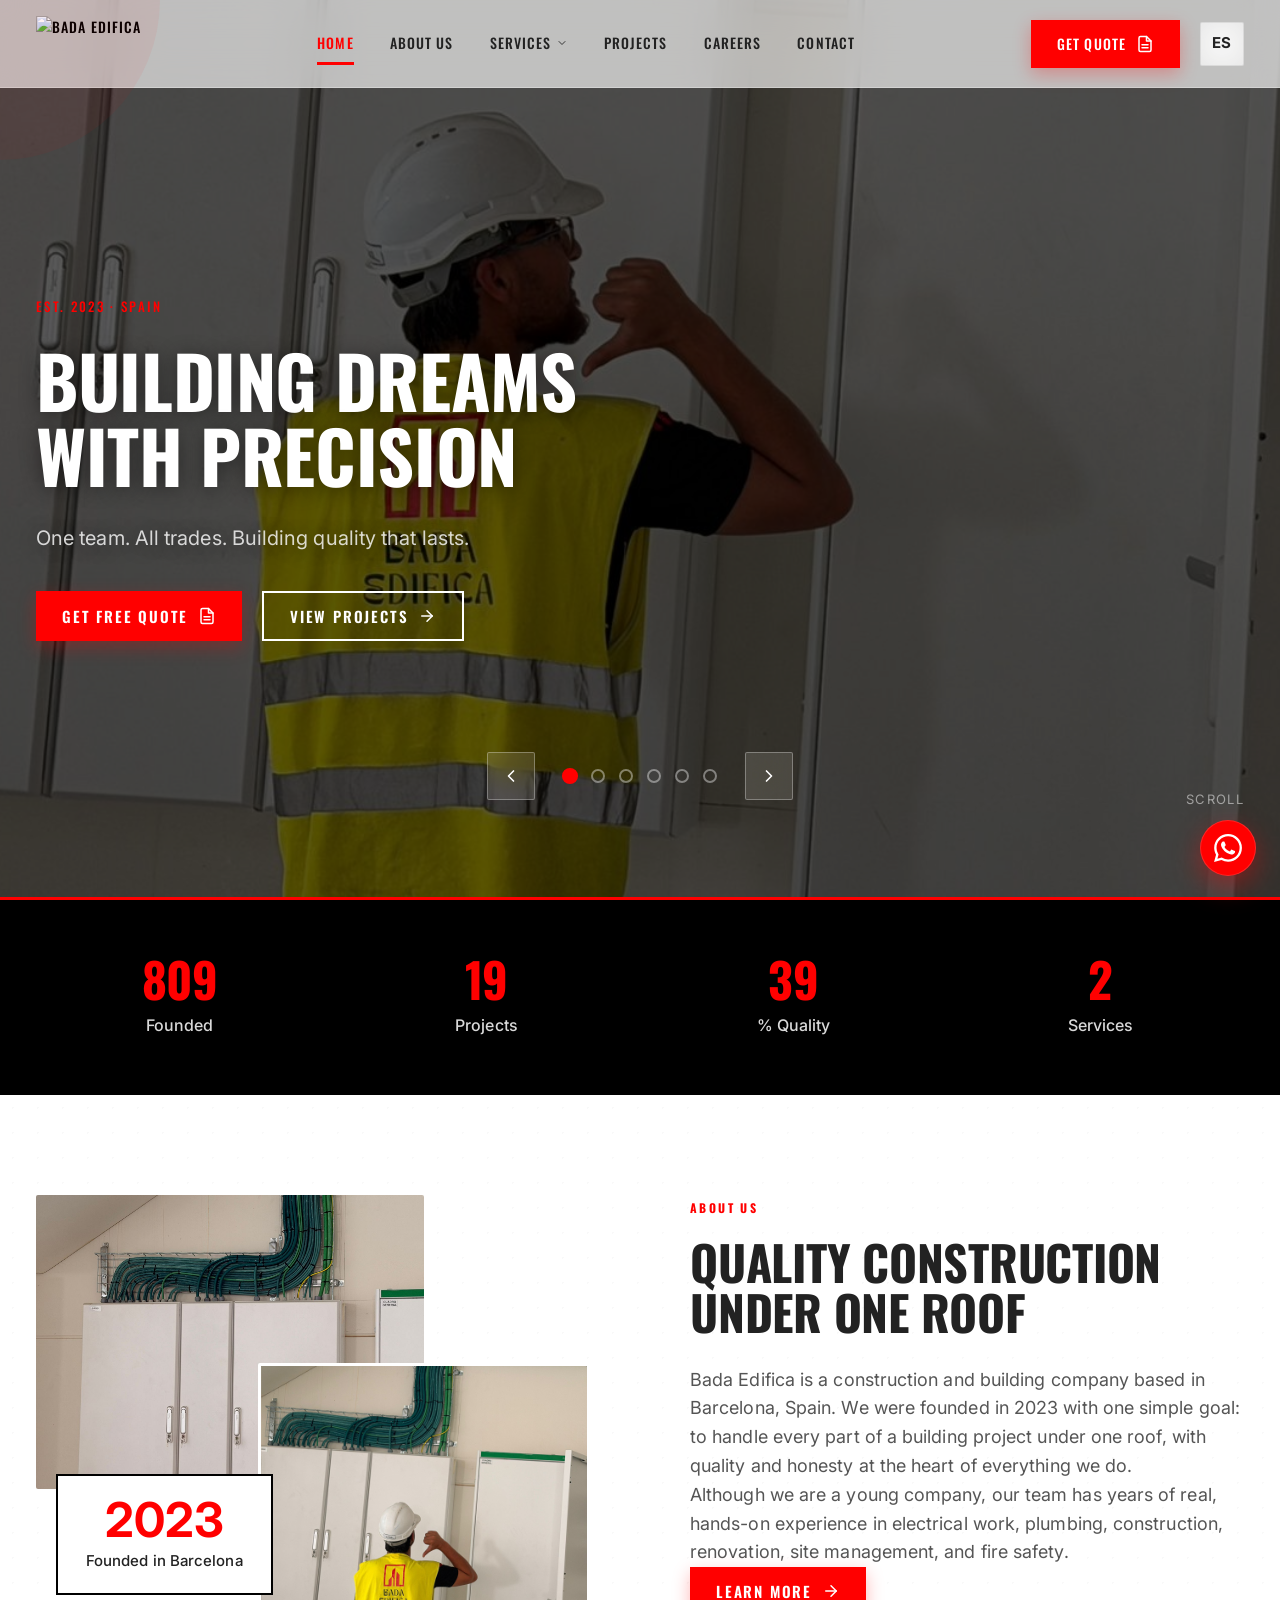
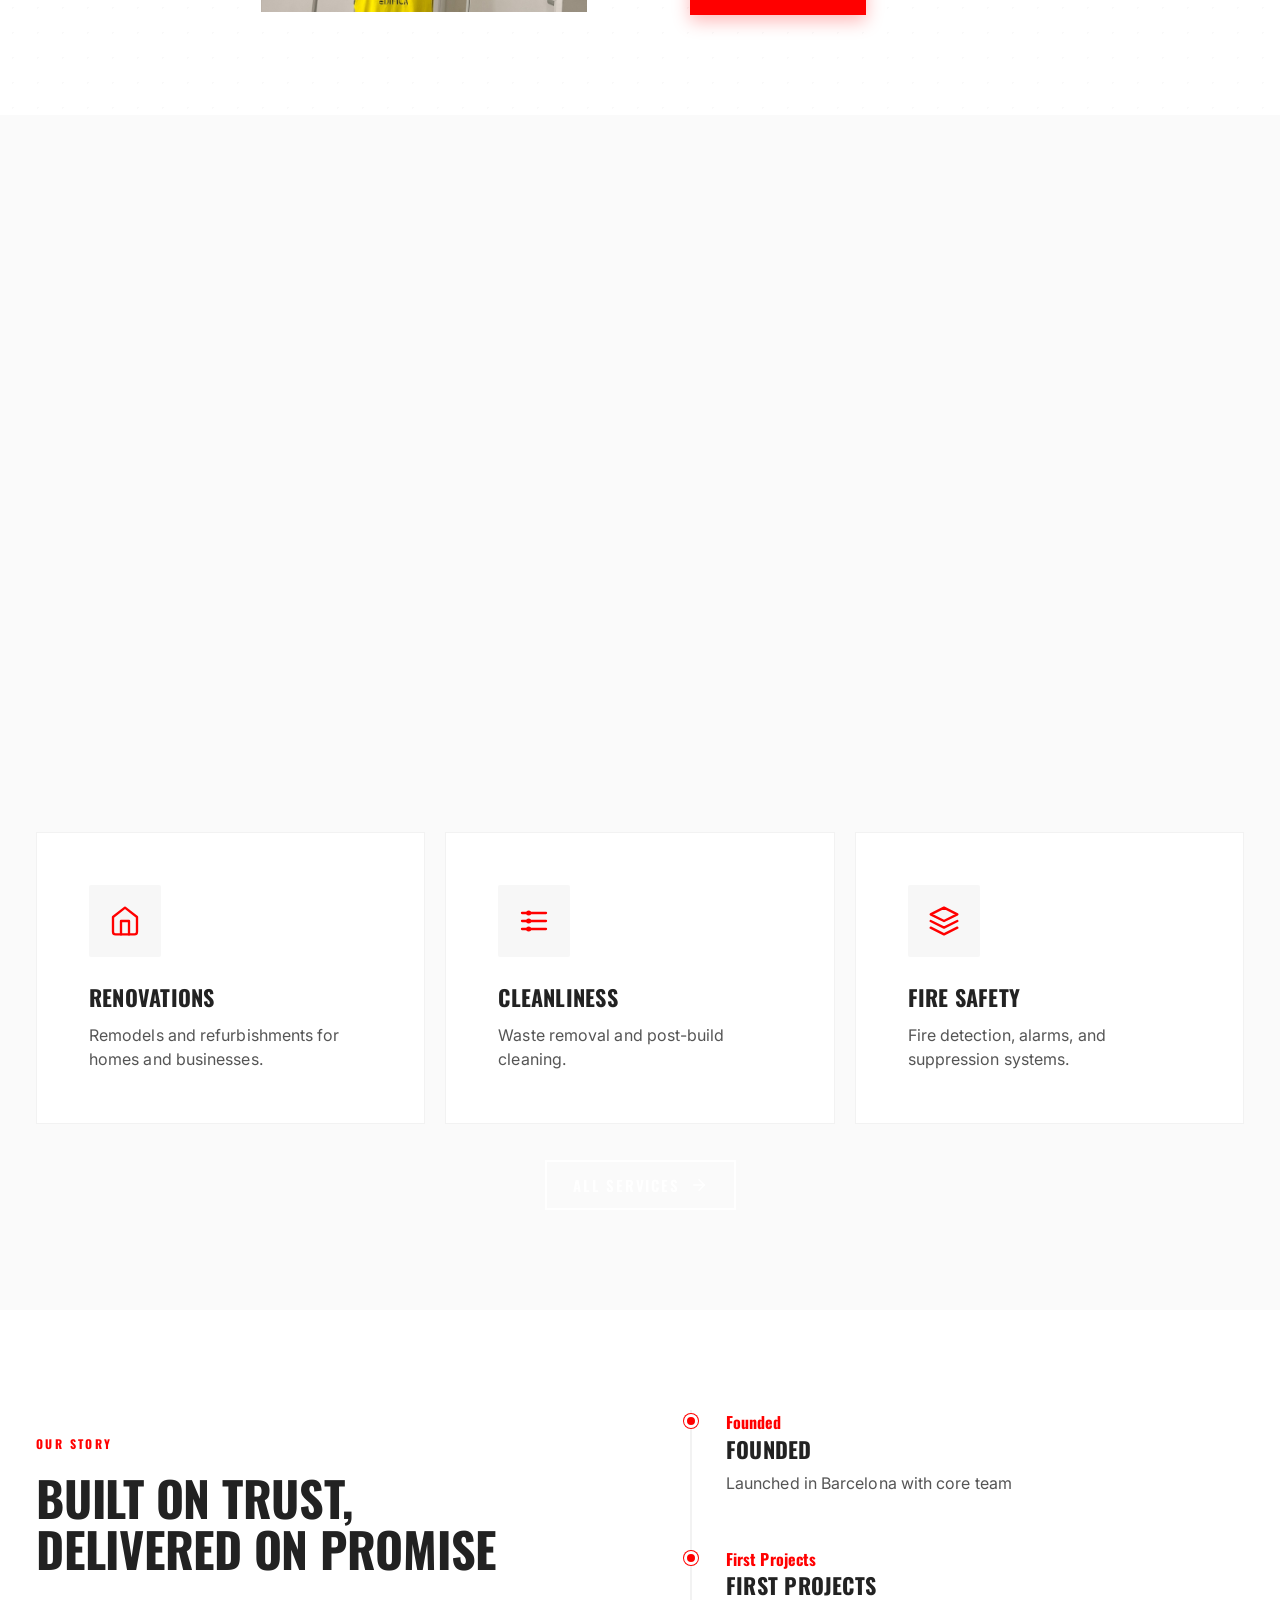
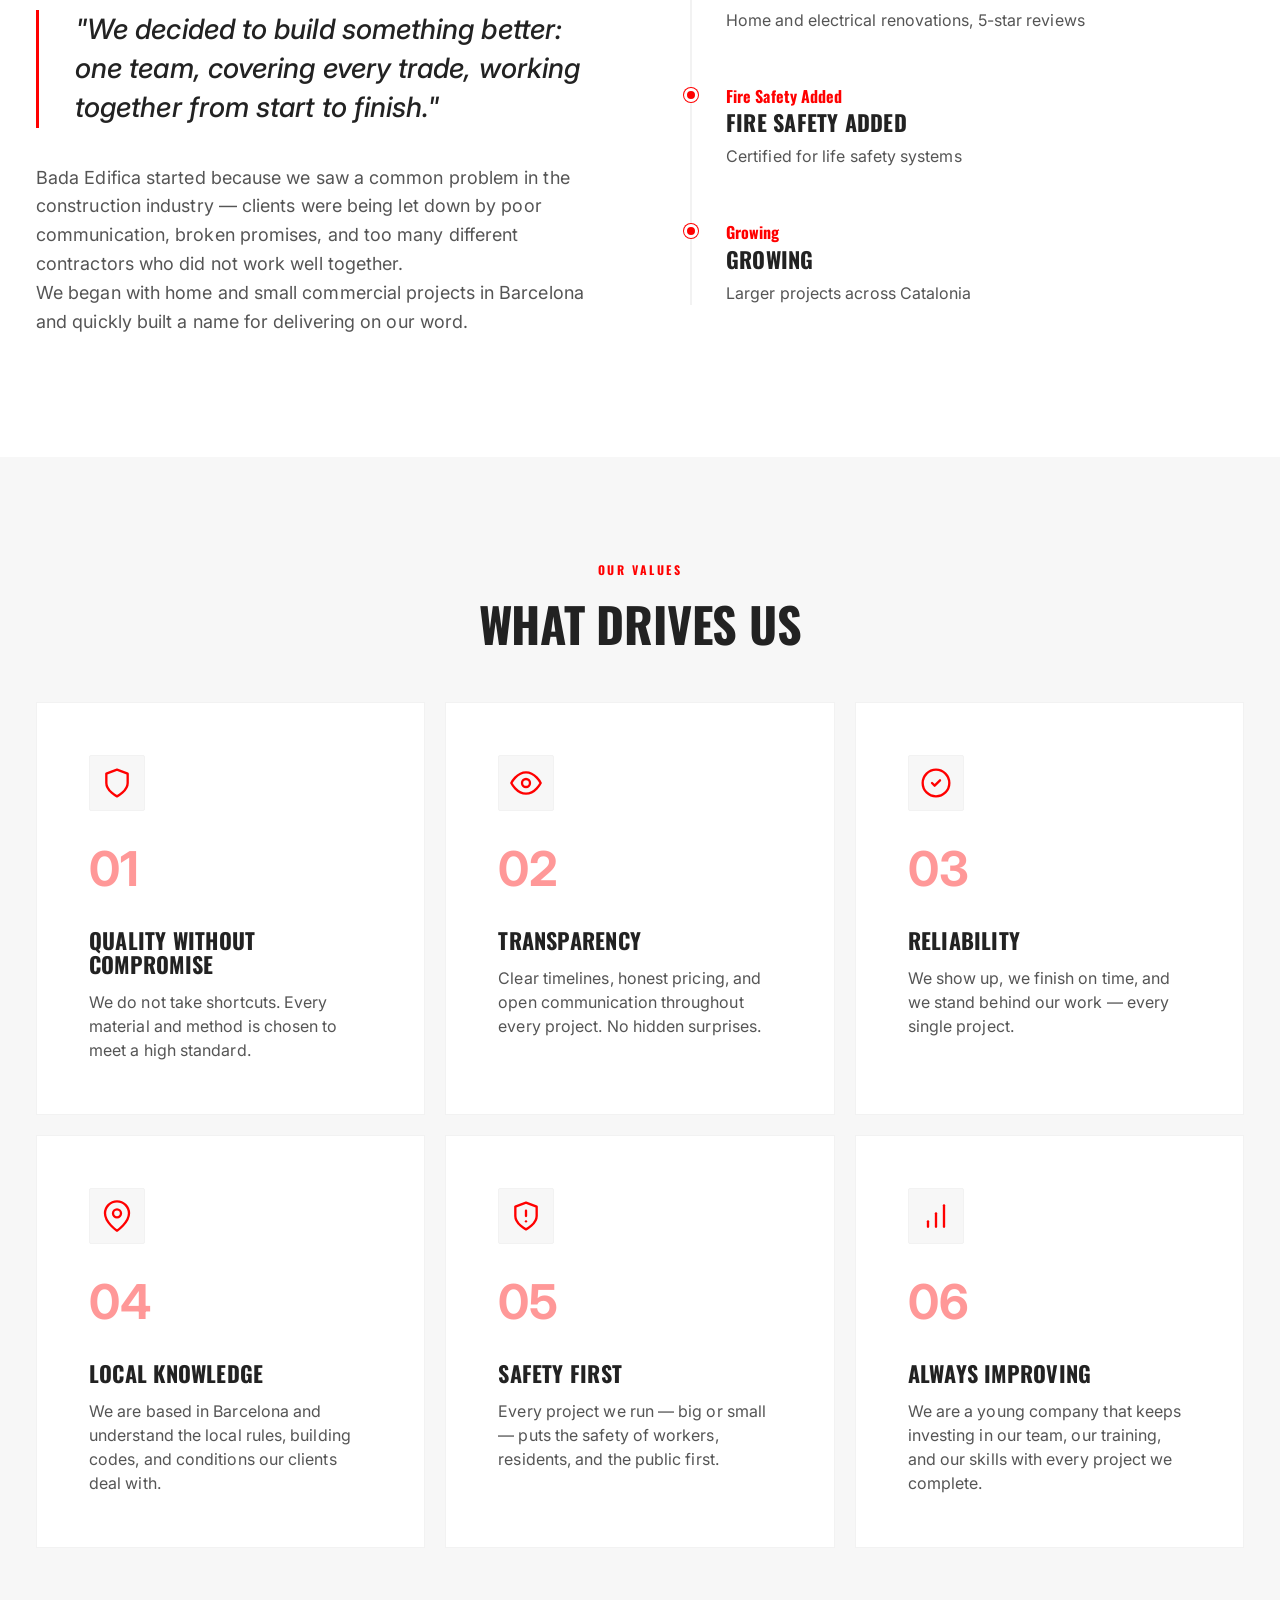
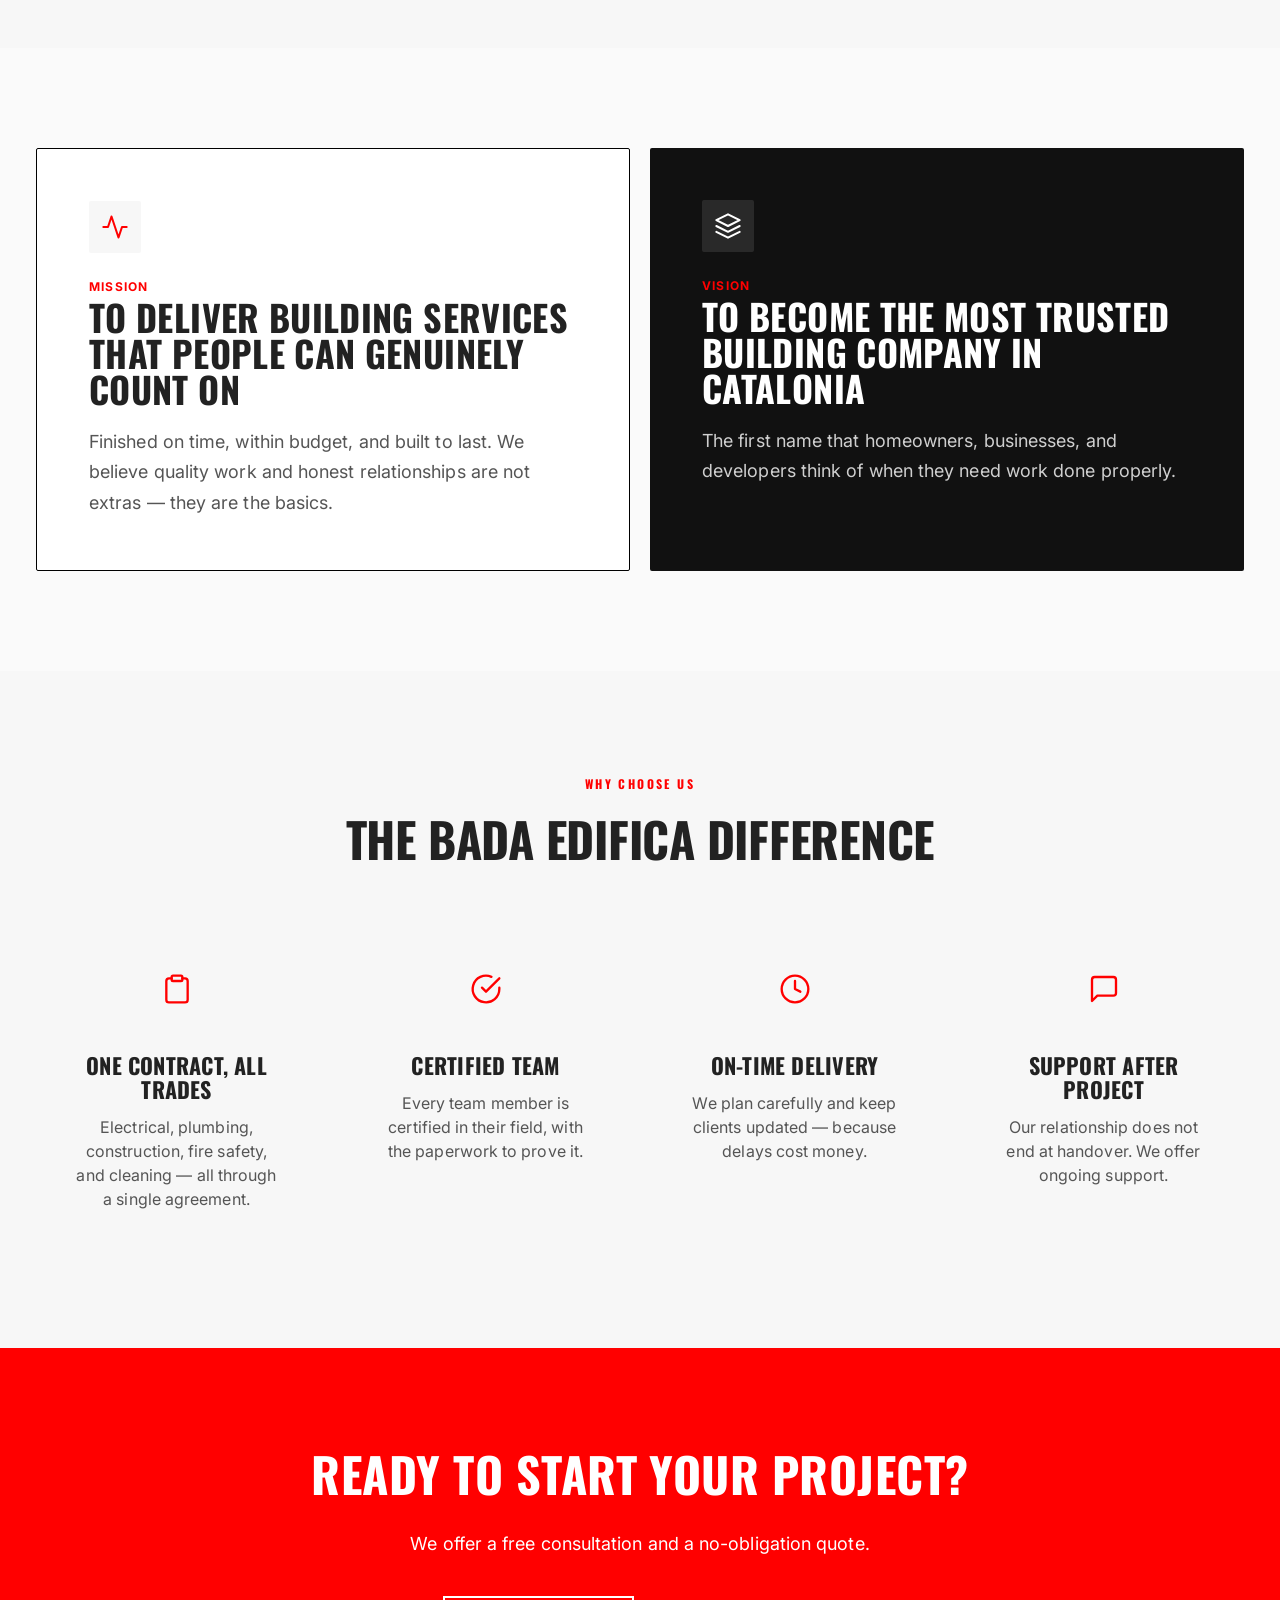
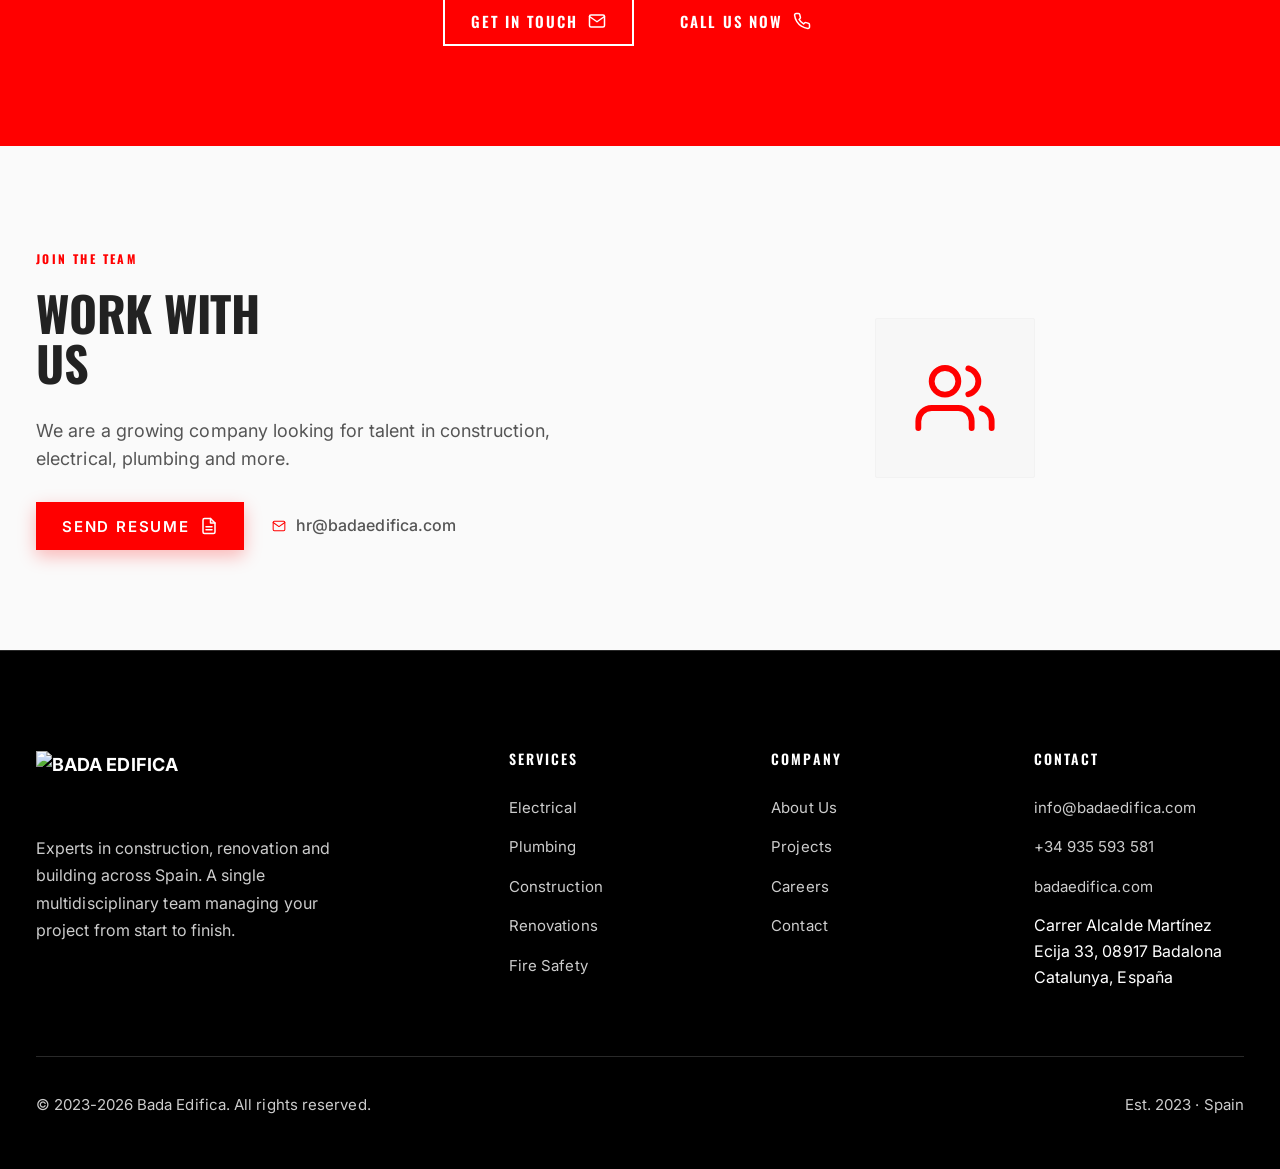
==== commit 516b8770: "Replace mobile nav with right-side sliding modal drawer Completely replaces the old left-slide full-" ====
--- a/index.html
+++ b/index.html
@@ -35,6 +35,15 @@
                 <img src="public/logo/logo-dark.png" alt="BADA EDIFICA" class="logo-img" loading="eager">
             </a>
             
+            <div class="nav-drawer" id="navDrawer" aria-hidden="true">
+                <div class="drawer-header">
+                    <a href="/" class="drawer-brand">
+                        <img src="public/logo/logo-dark.png" alt="BADA EDIFICA" class="drawer-logo-img" loading="eager">
+                    </a>
+                    <button class="drawer-close" id="drawerClose" aria-label="Cerrar menu">
+                        <svg width="20" height="20" viewBox="0 0 24 24" fill="none" stroke="currentColor" stroke-width="2.5" stroke-linecap="round" stroke-linejoin="round"><line x1="18" y1="6" x2="6" y2="18"/><line x1="6" y1="6" x2="18" y2="18"/></svg>
+                    </button>
+                </div>
             <ul class="nav-links" id="navLinks">
                 <li><a href="/" class="active" data-i18n="nav.home">Inicio</a></li>
                 <li><a href="about" data-i18n="nav.about">Sobre Nosotros</a></li>
@@ -120,6 +129,11 @@
                 <li><a href="career" data-i18n="nav.career">Carreras</a></li>
                 <li><a href="contact" data-i18n="nav.contact">Contacto</a></li>
             </ul>
+                <div class="drawer-footer">
+                    <a href="contact" class="btn btn-primary drawer-cta" data-i18n="nav.getQuote"><svg width="16" height="16" viewBox="0 0 24 24" fill="none" stroke="currentColor" stroke-width="2.5" stroke-linecap="round" stroke-linejoin="round"><path d="M14 2H6a2 2 0 0 0-2 2v16a2 2 0 0 0 2 2h12a2 2 0 0 0 2-2V8z"/><polyline points="14 2 14 8 20 8"/><line x1="16" y1="13" x2="8" y2="13"/><line x1="16" y1="17" x2="8" y2="17"/></svg> Cotizar</a>
+                    <a href="tel:+34935593581" class="drawer-phone"><svg width="15" height="15" viewBox="0 0 24 24" fill="none" stroke="currentColor" stroke-width="2.5" stroke-linecap="round" stroke-linejoin="round"><path d="M22 16.92v3a2 2 0 0 1-2.18 2 19.79 19.79 0 0 1-8.63-3.07 19.5 19.5 0 0 1-6-6 19.79 19.79 0 0 1-3.07-8.67A2 2 0 0 1 4.11 2h3a2 2 0 0 1 2 1.72 12.84 12.84 0 0 0 .7 2.81 2 2 0 0 1-.45 2.11L8.09 9.91a16 16 0 0 0 6 6l1.27-1.27a2 2 0 0 1 2.11-.45 12.84 12.84 0 0 0 2.81.7A2 2 0 0 1 22 16.92z"/></svg> +34 935 593 581</a>
+                </div>
+            </div>
             
             <div class="nav-actions">
                 <a href="contact" class="btn btn-primary nav-cta" data-i18n="nav.getQuote"><svg width="16" height="16" viewBox="0 0 24 24" fill="none" stroke="currentColor" stroke-width="2.5" stroke-linecap="round" stroke-linejoin="round"><path d="M14 2H6a2 2 0 0 0-2 2v16a2 2 0 0 0 2 2h12a2 2 0 0 0 2-2V8z"/><polyline points="14 2 14 8 20 8"/><line x1="16" y1="13" x2="8" y2="13"/><line x1="16" y1="17" x2="8" y2="17"/></svg> Cotizar</a>
--- a/css/styles.css
+++ b/css/styles.css
@@ -844,154 +844,367 @@
     height: 24px;
 }
 
-/* Mobile Nav */
+
+/* ── Nav drawer wrapper — transparent on desktop ── */
+.nav-drawer {
+    display: contents;
+}
+
+.drawer-header,
+.drawer-footer {
+    display: none;
+}
+
+/* ============================================
+   MOBILE NAVIGATION — Right-side modal drawer
+   Breakpoint: ≤ 1023px
+============================================ */
 @media (max-width: 1023px) {
+
+    /* ── Nav bar ── */
     .nav {
         height: 60px;
     }
-    
+
     .nav.scrolled {
         height: 56px;
     }
-    
+
     .logo-img {
-        height: 44px;
-    }
-    
+        height: 36px;
+    }
+
+    .nav-cta {
+        display: none;
+    }
+
     .menu-toggle {
         display: flex;
-    }
-    
-    .nav-cta {
-        display: none;
-    }
-    
+        width: 44px;
+        height: 44px;
+        align-items: center;
+        justify-content: center;
+    }
+
+    /* ── Backdrop ── */
     .nav-backdrop {
         position: fixed;
-        top: 60px;
+        top: 0;
         left: 0;
         right: 0;
         bottom: 0;
-        background: rgba(0,0,0,0.5);
-        z-index: 998;
+        background: rgba(0, 0, 0, 0.5);
+        z-index: 997;
         opacity: 0;
         visibility: hidden;
-        transition: all 0.3s ease;
-    }
-    
+        transition: opacity 0.35s ease, visibility 0.35s ease;
+    }
+
     .nav-backdrop.active {
         opacity: 1;
         visibility: visible;
     }
-    
-    .nav-links {
+
+    /* ── Right-side sliding drawer ── */
+    .nav-drawer {
         position: fixed;
-        top: 60px;
-        left: 0;
+        top: 0;
         right: 0;
         bottom: 0;
+        left: auto;
+        width: min(82vw, 340px);
+        display: flex;
         flex-direction: column;
-        align-items: flex-start;
+        background-color: var(--color-canvas);
+        transform: translateX(100%);
+        transition: transform 0.35s cubic-bezier(0.4, 0, 0.2, 1);
+        z-index: 999;
+        box-shadow: -6px 0 40px rgba(0, 0, 0, 0.18);
+        overflow: hidden;
+    }
+
+    .nav-drawer.active {
+        transform: translateX(0);
+    }
+
+    /* ── Drawer header: logo + close button ── */
+    .drawer-header {
+        display: flex;
+        align-items: center;
+        justify-content: space-between;
+        padding: 0 12px 0 20px;
+        height: 60px;
+        min-height: 60px;
+        border-bottom: 1px solid var(--color-hairline);
+        flex-shrink: 0;
+        background-color: var(--color-canvas);
+    }
+
+    .drawer-brand {
+        display: flex;
+        align-items: center;
+    }
+
+    .drawer-logo-img {
+        height: 30px;
+        width: auto;
+    }
+
+    .drawer-close {
+        width: 40px;
+        height: 40px;
+        display: flex;
+        align-items: center;
+        justify-content: center;
+        color: var(--color-charcoal);
+        border-radius: var(--rounded-xs);
+        transition: background 0.2s ease, color 0.2s ease;
+        cursor: pointer;
+        flex-shrink: 0;
+    }
+
+    .drawer-close:hover {
+        background-color: var(--color-surface-soft);
+        color: var(--color-primary);
+    }
+
+    /* ── Nav links: scrollable middle area ── */
+    .nav-links {
+        position: static;
+        top: auto;
+        left: auto;
+        right: auto;
+        bottom: auto;
+        width: 100%;
+        height: auto;
+        display: flex;
+        flex-direction: column;
+        flex: 1;
         gap: 0;
-        padding: var(--space-lg);
-        background-color: var(--color-canvas);
-        transform: translateX(-100%);
-        transition: transform 0.3s ease;
+        padding: 0;
+        background: transparent;
+        transform: none;
+        transition: none;
         overflow-y: auto;
-        z-index: 999;
-    }
-    
+        overflow-x: hidden;
+        -webkit-overflow-scrolling: touch;
+        z-index: auto;
+        align-items: stretch;
+    }
+
     .nav-links.active {
-        transform: translateX(0);
-    }
-    
+        transform: none;
+    }
+
+    /* ── Nav items ── */
     .nav-links li {
+        height: auto;
+        display: block;
         width: 100%;
+        flex-shrink: 0;
         border-bottom: 1px solid var(--color-hairline);
     }
-    
+
+    .nav-links li:last-child {
+        border-bottom: none;
+    }
+
+    /* ── Nav link text ── */
     .nav-links a {
-        display: block;
-        padding: var(--space-md) 0;
-        font-size: var(--font-heading-md);
-    }
-    
-    /* Mobile Mega Menu */
+        display: flex;
+        align-items: center;
+        width: 100%;
+        padding: 13px 20px;
+        min-height: 50px;
+        font-size: 15px !important;
+        font-weight: 600;
+        color: var(--color-charcoal);
+        letter-spacing: 0.01em;
+        text-transform: none !important;
+        font-family: var(--font-primary) !important;
+    }
+
+    .nav-links a::after {
+        display: none;
+    }
+
+    .nav-links a.active {
+        color: var(--color-primary);
+        background-color: rgba(255, 0, 0, 0.04);
+        border-left: 3px solid var(--color-primary);
+        padding-left: 17px;
+    }
+
+    /* ── Servicios mega-link row ── */
     .has-mega {
         position: relative;
-    }
-    
+        display: block;
+    }
+
+    .mega-link {
+        display: flex;
+        align-items: center;
+        justify-content: space-between;
+        width: 100%;
+        padding: 13px 20px;
+        min-height: 50px;
+        font-size: 15px !important;
+        font-weight: 600;
+        color: var(--color-charcoal);
+        letter-spacing: 0.01em;
+        text-transform: none !important;
+        font-family: var(--font-primary) !important;
+        cursor: pointer;
+    }
+
     .mega-link::after {
-        content: '';
-        position: absolute;
-        right: 0;
-        top: 50%;
-        transform: translateY(-50%);
-        width: 0;
-        height: 0;
-        border-left: 5px solid transparent;
-        border-right: 5px solid transparent;
-        border-top: 5px solid currentColor;
-    }
-    
+        display: none;
+    }
+
+    .has-mega .mega-link svg {
+        transition: transform 0.25s ease;
+        flex-shrink: 0;
+        margin-left: 6px;
+    }
+
+    .has-mega.active .mega-link svg {
+        transform: rotate(180deg);
+    }
+
+    /* ── Mobile mega submenu ── */
     .mega-menu {
         position: static;
+        top: auto;
         opacity: 1;
         visibility: visible;
         transform: none;
         display: none;
-        background-color: var(--color-surface-soft);
+        background-color: #f5f5f5;
         border: none;
         border-radius: 0;
         box-shadow: none;
         padding: 0;
-    }
-    
-    .has-mega:hover .mega-menu,
+        border-top: 2px solid var(--color-primary);
+        border-bottom: 1px solid var(--color-hairline);
+    }
+
     .has-mega.active .mega-menu {
         display: block;
     }
-    
+
+    .has-mega:hover .mega-menu {
+        display: none;
+    }
+
+    .has-mega.active:hover .mega-menu {
+        display: block;
+    }
+
     .mega-inner {
         display: block;
         padding: 0;
     }
 
     .mega-section {
-        padding: var(--space-md) var(--space-lg);
+        padding: 10px 20px 10px 28px;
         border-bottom: 1px solid var(--color-hairline);
     }
 
+    .mega-section:last-of-type {
+        border-bottom: none;
+    }
+
     .mega-section-head {
-        margin-bottom: var(--space-sm);
+        display: flex;
+        align-items: center;
+        gap: 8px;
+        margin-bottom: 5px;
         padding-bottom: 0;
         border-bottom: none;
     }
 
     .mega-section-head svg {
-        width: 16px;
-        height: 16px;
+        width: 12px;
+        height: 12px;
+        flex-shrink: 0;
     }
 
     .mega-section-head h4 {
-        font-size: var(--font-body-sm);
+        font-size: 10px !important;
+        letter-spacing: 0.12em;
+        text-transform: uppercase !important;
+        color: var(--color-primary);
+        font-weight: 700;
+        font-family: var(--font-primary) !important;
     }
 
     .mega-section a {
-        display: block;
-        padding: var(--space-xs) 0;
+        display: flex;
+        align-items: center;
+        padding: 6px 0;
         margin: 0;
+        min-height: 34px;
         border-radius: 0;
+        background: transparent;
         transform: none !important;
     }
 
     .mega-section a:hover {
         background: transparent;
+        transform: none !important;
+    }
+
+    .mega-title {
+        font-size: 13px;
+        font-weight: 600;
+        color: var(--color-charcoal);
+        text-transform: none;
+        letter-spacing: 0;
+        font-family: var(--font-primary) !important;
+    }
+
+    .mega-desc {
+        display: none;
     }
 
     .mega-cta,
     .mega-view-all {
         display: none;
+    }
+
+    /* ── Drawer footer: CTA + phone ── */
+    .drawer-footer {
+        display: flex;
+        flex-direction: column;
+        gap: 10px;
+        padding: 16px 20px;
+        border-top: 1px solid var(--color-hairline);
+        flex-shrink: 0;
+        background-color: var(--color-canvas);
+    }
+
+    .drawer-cta {
+        width: 100%;
+        justify-content: center;
+        min-height: 46px;
+        font-size: 14px !important;
+    }
+
+    .drawer-phone {
+        display: flex;
+        align-items: center;
+        justify-content: center;
+        gap: 8px;
+        font-size: 13px;
+        font-weight: 600;
+        color: var(--color-mute);
+        text-decoration: none;
+        padding: 4px 0;
+        font-family: var(--font-primary);
+    }
+
+    .drawer-phone:hover {
+        color: var(--color-primary);
     }
 }
 
@@ -4020,4 +4233,54 @@
     .glass { background: rgba(255, 255, 255, 0.92); }
     .glass-dark { background: rgba(0, 0, 0, 0.85); }
 }
+}
+
+/* ============================================
+   MOBILE NAV — Final-priority overrides
+   (Must come after typography layer to win cascade)
+============================================ */
+@media (max-width: 1023px) {
+    /* Drawer nav links: readable Inter, not 13px uppercase Oswald */
+    .nav-drawer .nav-links a,
+    .nav-drawer .mega-link,
+    .nav-links a,
+    .nav-links .mega-link {
+        font-size: 15px !important;
+        text-transform: none !important;
+        letter-spacing: 0.01em !important;
+        font-family: var(--font-primary) !important;
+        font-weight: 600 !important;
+    }
+
+    /* Submenu item titles */
+    .nav-drawer .mega-title,
+    .nav-links .mega-title {
+        font-size: 13px !important;
+        text-transform: none !important;
+        letter-spacing: 0 !important;
+        font-family: var(--font-primary) !important;
+        font-weight: 600 !important;
+    }
+
+    /* Category section labels: keep small + uppercase */
+    .nav-drawer .mega-section-head h4,
+    .nav-links .mega-section-head h4 {
+        font-size: 10px !important;
+        text-transform: uppercase !important;
+        letter-spacing: 0.12em !important;
+        font-family: var(--font-primary) !important;
+    }
+
+    /* Drawer footer CTA button */
+    .drawer-cta {
+        font-size: 14px !important;
+        letter-spacing: 0.06em !important;
+    }
+
+    /* Drawer phone number */
+    .drawer-phone {
+        font-size: 13px !important;
+        font-family: var(--font-primary) !important;
+        text-transform: none !important;
+    }
 }
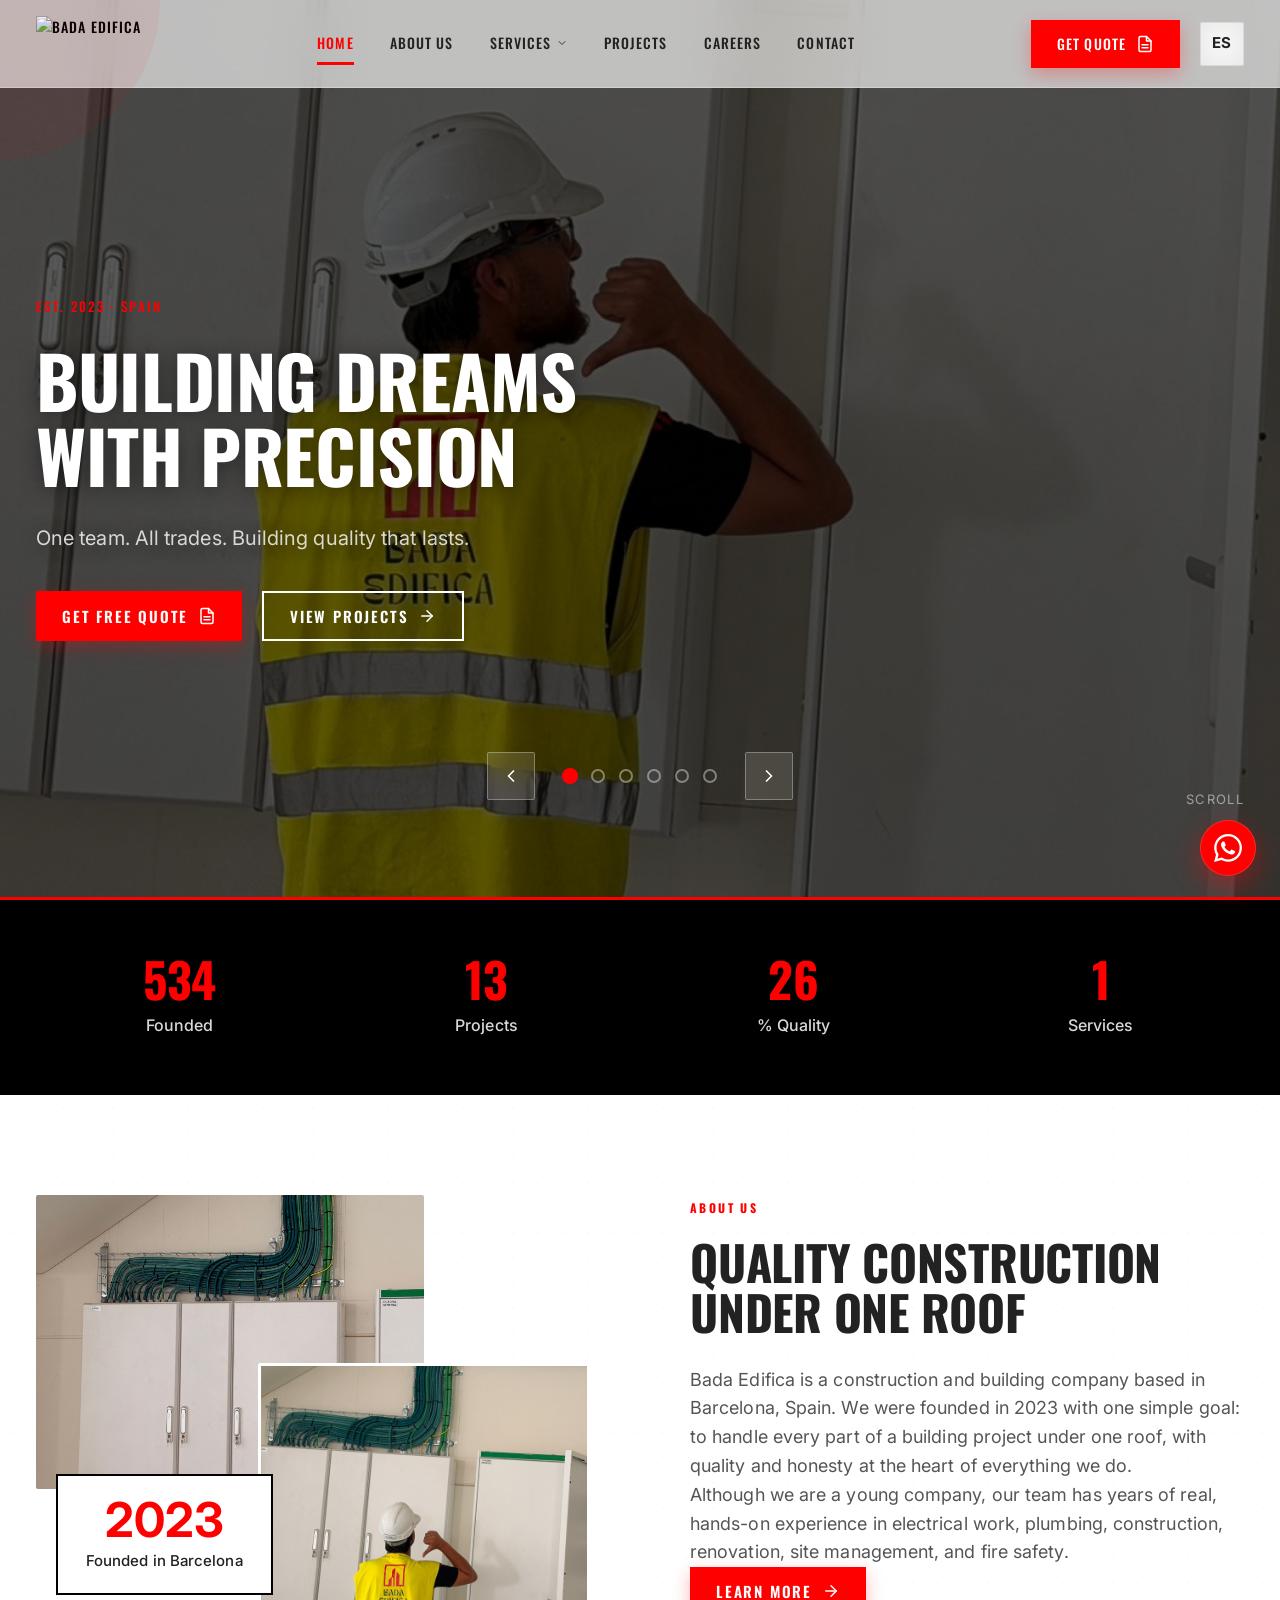
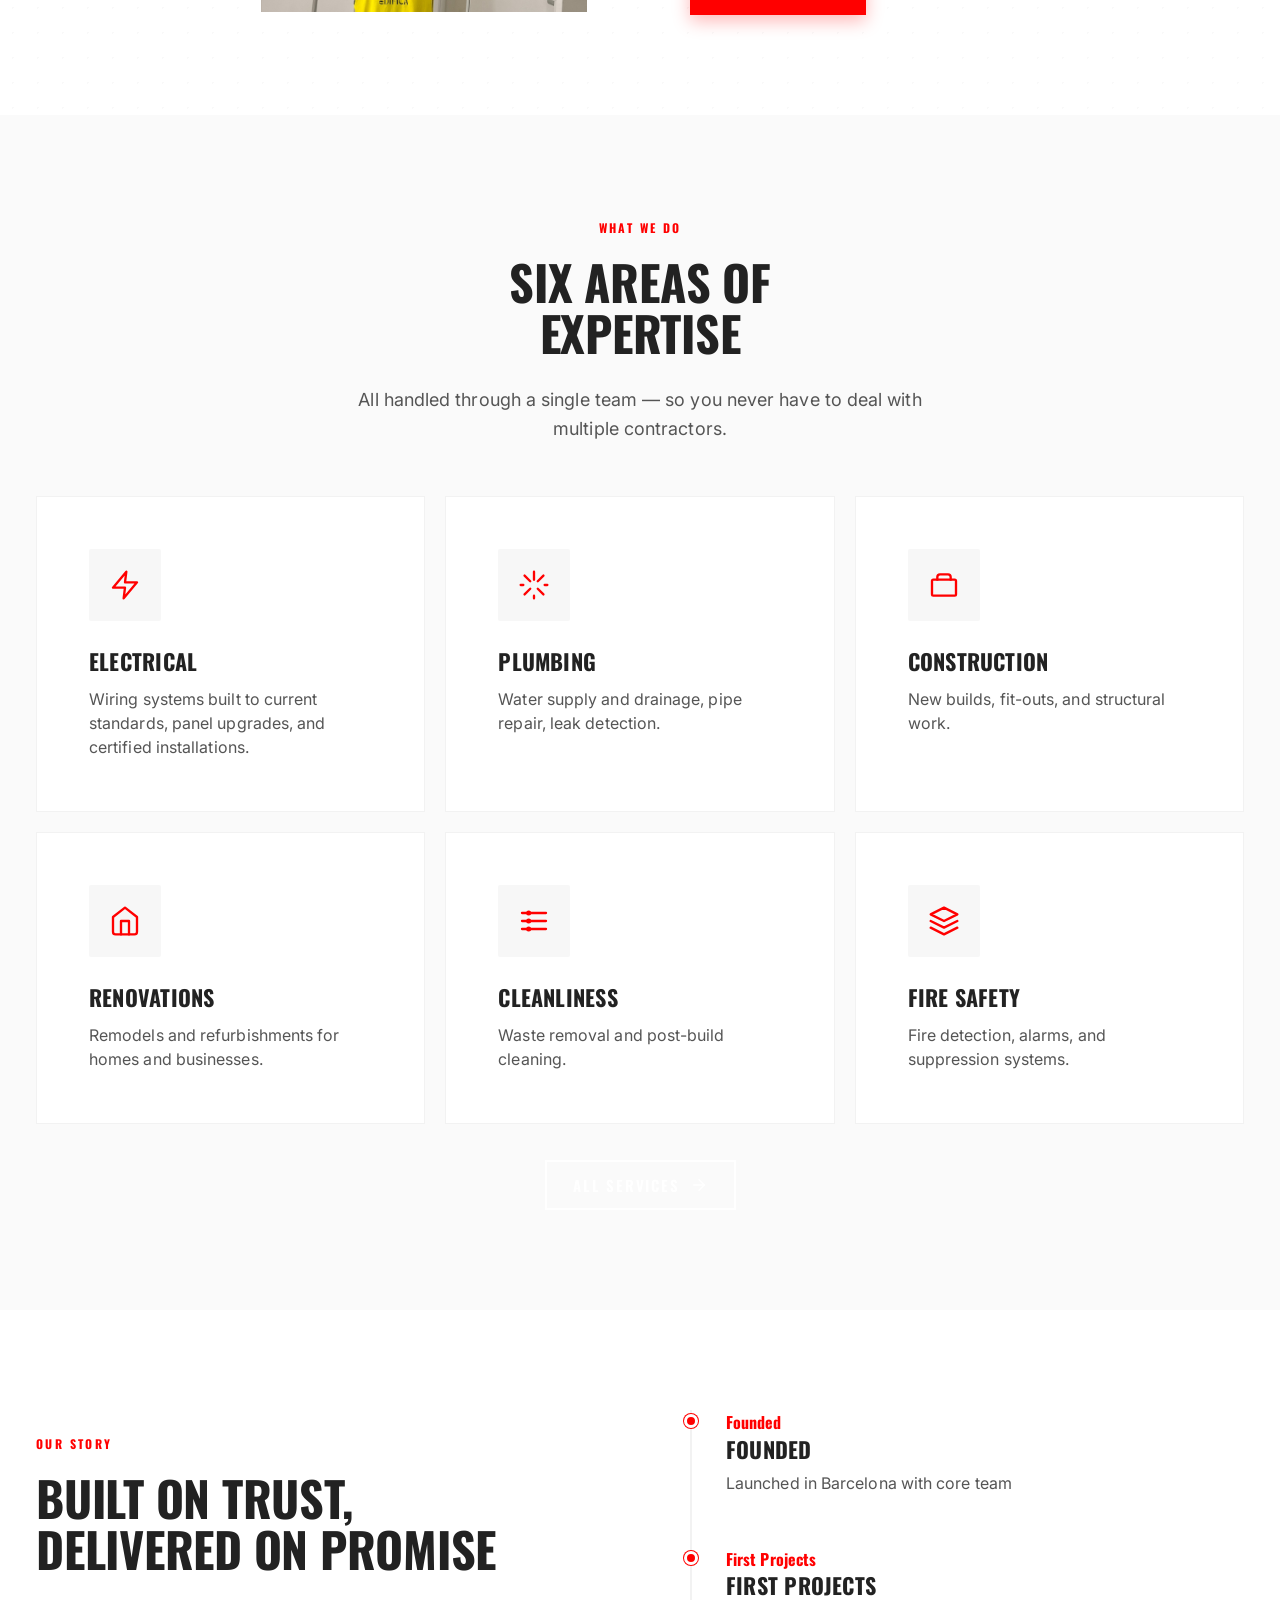
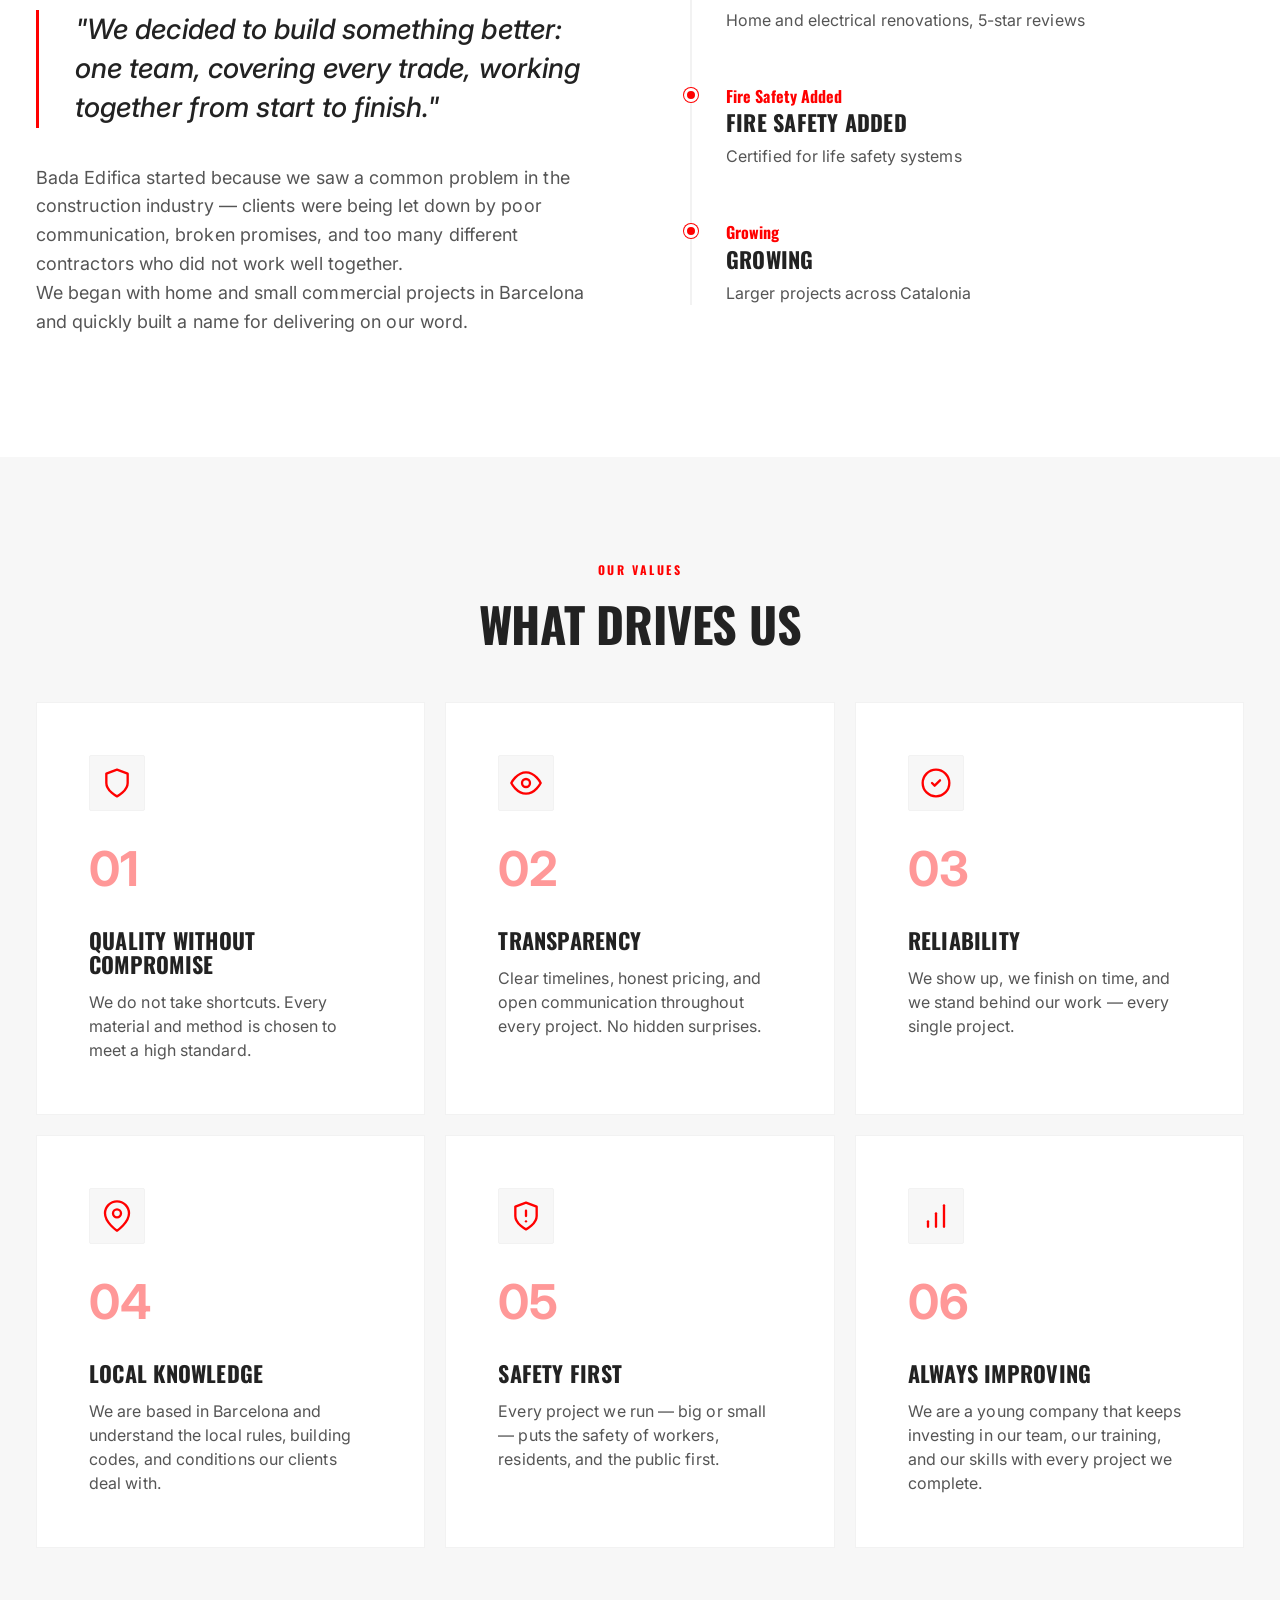
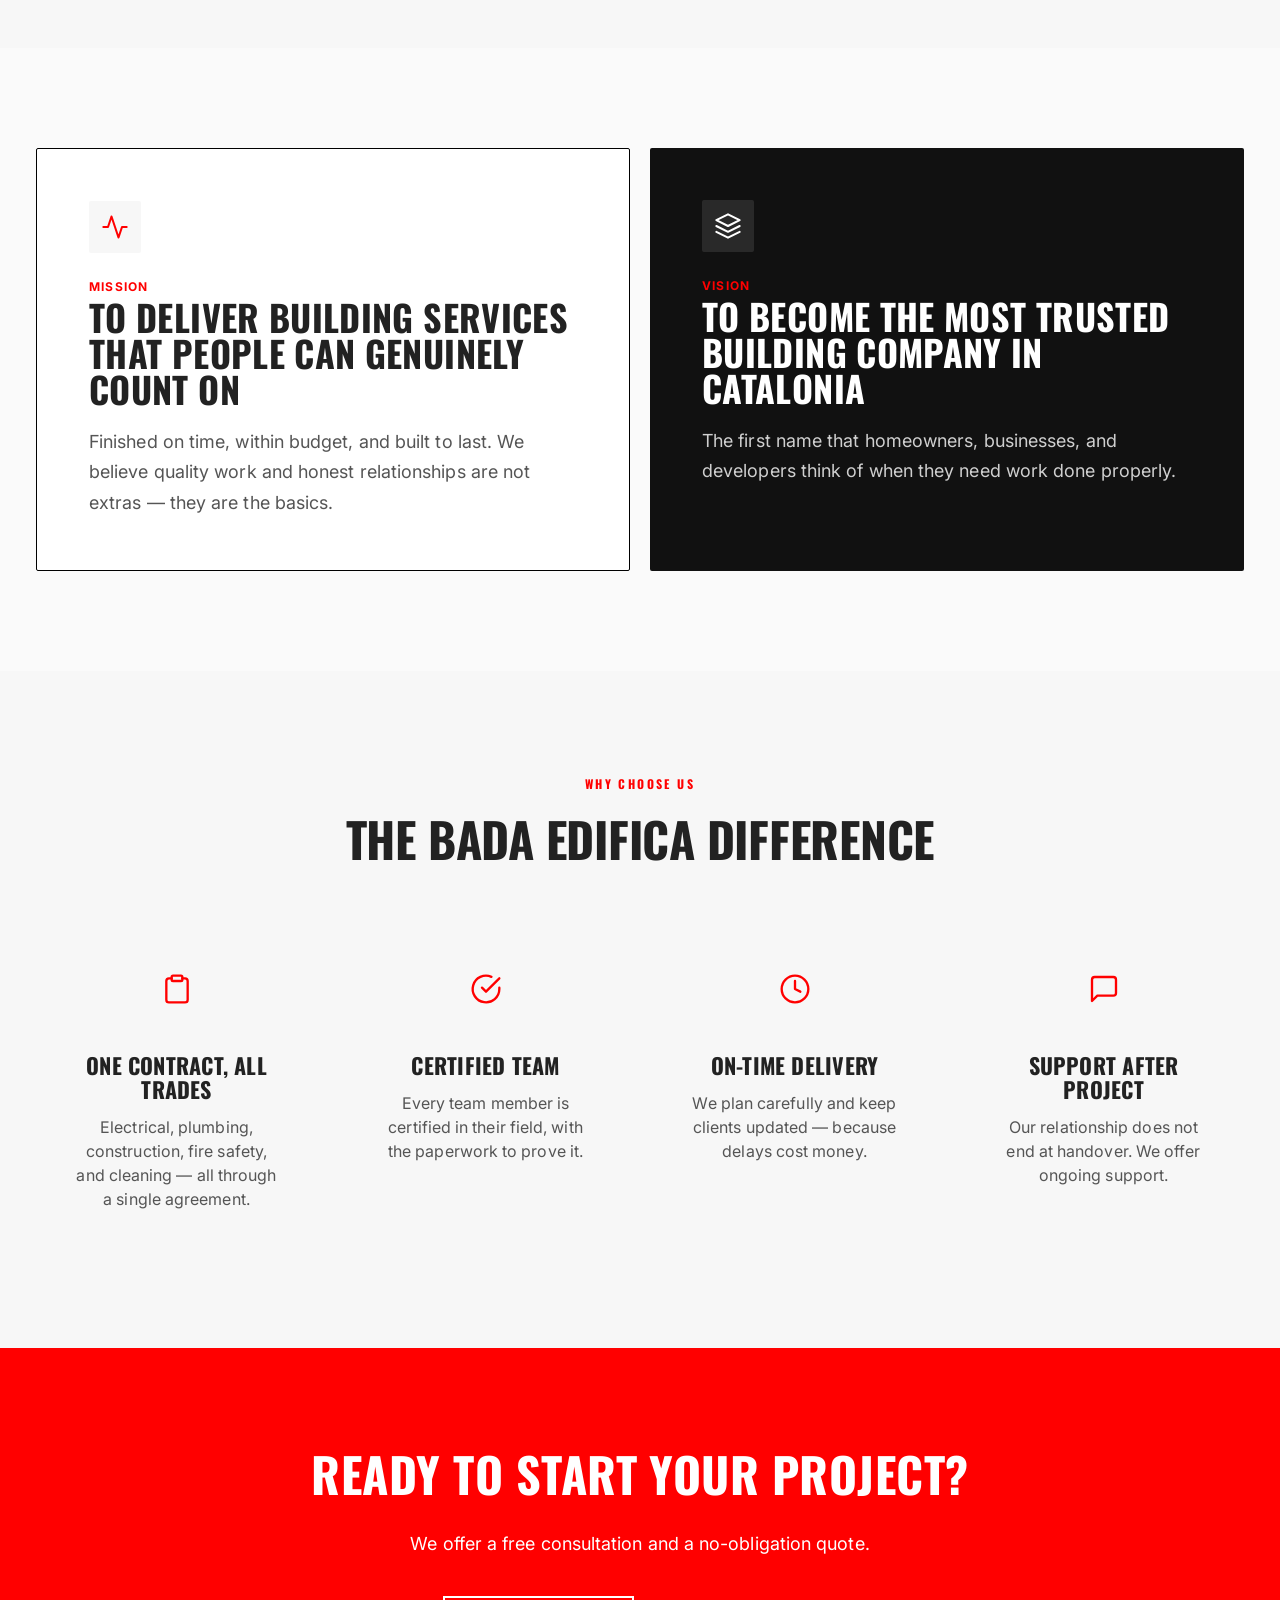
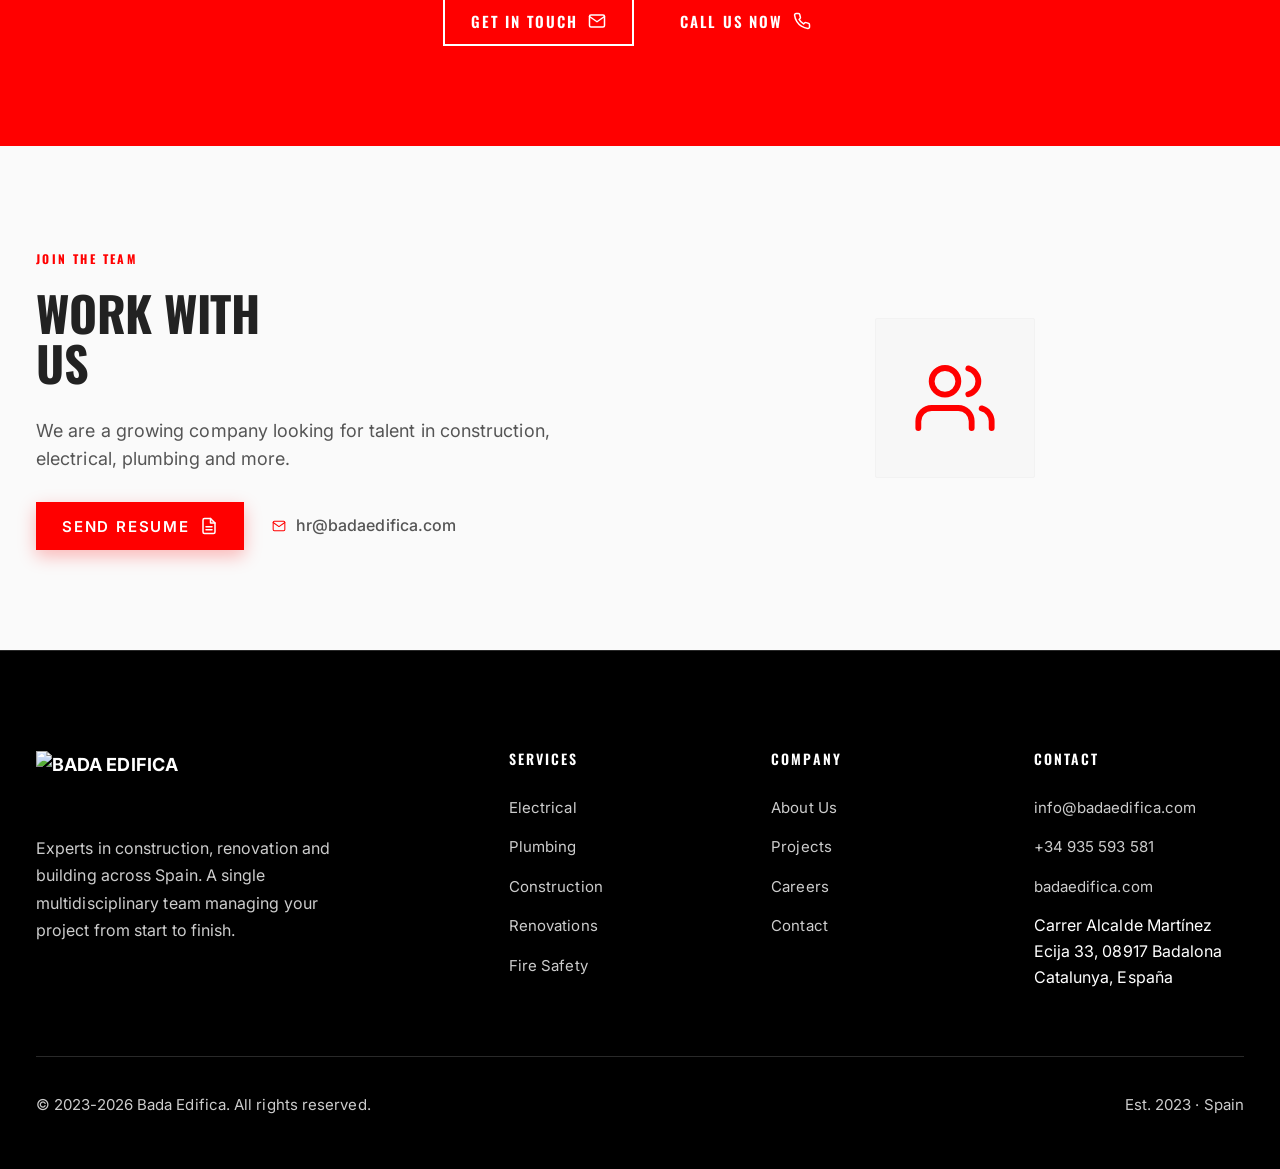
==== commit ac954f24: "Complete mobile navbar rebuild — body-level right-side drawer Root cause analysis: backdrop-filter o" ====
--- a/index.html
+++ b/index.html
@@ -35,15 +35,6 @@
                 <img src="public/logo/logo-dark.png" alt="BADA EDIFICA" class="logo-img" loading="eager">
             </a>
             
-            <div class="nav-drawer" id="navDrawer" aria-hidden="true">
-                <div class="drawer-header">
-                    <a href="/" class="drawer-brand">
-                        <img src="public/logo/logo-dark.png" alt="BADA EDIFICA" class="drawer-logo-img" loading="eager">
-                    </a>
-                    <button class="drawer-close" id="drawerClose" aria-label="Cerrar menu">
-                        <svg width="20" height="20" viewBox="0 0 24 24" fill="none" stroke="currentColor" stroke-width="2.5" stroke-linecap="round" stroke-linejoin="round"><line x1="18" y1="6" x2="6" y2="18"/><line x1="6" y1="6" x2="18" y2="18"/></svg>
-                    </button>
-                </div>
             <ul class="nav-links" id="navLinks">
                 <li><a href="/" class="active" data-i18n="nav.home">Inicio</a></li>
                 <li><a href="about" data-i18n="nav.about">Sobre Nosotros</a></li>
@@ -129,11 +120,6 @@
                 <li><a href="career" data-i18n="nav.career">Carreras</a></li>
                 <li><a href="contact" data-i18n="nav.contact">Contacto</a></li>
             </ul>
-                <div class="drawer-footer">
-                    <a href="contact" class="btn btn-primary drawer-cta" data-i18n="nav.getQuote"><svg width="16" height="16" viewBox="0 0 24 24" fill="none" stroke="currentColor" stroke-width="2.5" stroke-linecap="round" stroke-linejoin="round"><path d="M14 2H6a2 2 0 0 0-2 2v16a2 2 0 0 0 2 2h12a2 2 0 0 0 2-2V8z"/><polyline points="14 2 14 8 20 8"/><line x1="16" y1="13" x2="8" y2="13"/><line x1="16" y1="17" x2="8" y2="17"/></svg> Cotizar</a>
-                    <a href="tel:+34935593581" class="drawer-phone"><svg width="15" height="15" viewBox="0 0 24 24" fill="none" stroke="currentColor" stroke-width="2.5" stroke-linecap="round" stroke-linejoin="round"><path d="M22 16.92v3a2 2 0 0 1-2.18 2 19.79 19.79 0 0 1-8.63-3.07 19.5 19.5 0 0 1-6-6 19.79 19.79 0 0 1-3.07-8.67A2 2 0 0 1 4.11 2h3a2 2 0 0 1 2 1.72 12.84 12.84 0 0 0 .7 2.81 2 2 0 0 1-.45 2.11L8.09 9.91a16 16 0 0 0 6 6l1.27-1.27a2 2 0 0 1 2.11-.45 12.84 12.84 0 0 0 2.81.7A2 2 0 0 1 22 16.92z"/></svg> +34 935 593 581</a>
-                </div>
-            </div>
             
             <div class="nav-actions">
                 <a href="contact" class="btn btn-primary nav-cta" data-i18n="nav.getQuote"><svg width="16" height="16" viewBox="0 0 24 24" fill="none" stroke="currentColor" stroke-width="2.5" stroke-linecap="round" stroke-linejoin="round"><path d="M14 2H6a2 2 0 0 0-2 2v16a2 2 0 0 0 2 2h12a2 2 0 0 0 2-2V8z"/><polyline points="14 2 14 8 20 8"/><line x1="16" y1="13" x2="8" y2="13"/><line x1="16" y1="17" x2="8" y2="17"/></svg> Cotizar</a>
@@ -147,8 +133,54 @@
                 </button>
             </div>
         </div>
-        <div class="nav-backdrop" id="navBackdrop"></div>
     </nav>
+    <!-- ═══ MOBILE DRAWER — body-level sibling of nav ═══════════
+         Outside <nav> so backdrop-filter on .nav does NOT
+         create a fixed-position containing block for these elements.
+         Active link state set by JS initDrawerActiveLinks().
+         ═══════════════════════════════════════════════════════ -->
+    <div class="nav-backdrop" id="navBackdrop"></div>
+
+    <div class="nav-drawer" id="navDrawer" aria-hidden="true">
+        <div class="drawer-header">
+            <a href="/" class="drawer-brand">
+                <img src="public/logo/logo-dark.png" alt="BADA EDIFICA" class="drawer-logo-img" loading="eager">
+            </a>
+            <button class="drawer-close" id="drawerClose" aria-label="Cerrar menu">
+                <svg width="22" height="22" viewBox="0 0 24 24" fill="none" stroke="currentColor" stroke-width="2.5" stroke-linecap="round" stroke-linejoin="round"><line x1="18" y1="6" x2="6" y2="18"/><line x1="6" y1="6" x2="18" y2="18"/></svg>
+            </button>
+        </div>
+
+        <ul class="drawer-links">
+            <li><a href="/" data-i18n="nav.home">Inicio</a></li>
+            <li><a href="about" data-i18n="nav.about">Sobre Nosotros</a></li>
+            <li class="drawer-has-sub">
+                <button class="drawer-sub-btn" aria-expanded="false">
+                    <span data-i18n="nav.services">Servicios</span>
+                    <svg width="14" height="14" viewBox="0 0 24 24" fill="none" stroke="currentColor" stroke-width="2.5" stroke-linecap="round" stroke-linejoin="round"><polyline points="6 9 12 15 18 9"/></svg>
+                </button>
+                <ul class="drawer-sub">
+                    <li><a href="services#construction" data-i18n="mega.construction">Construcción</a></li>
+                    <li><a href="services#electrical" data-i18n="mega.electrical">Electricidad</a></li>
+                    <li><a href="services#plumbing" data-i18n="mega.plumbing">Fontanería</a></li>
+                    <li><a href="services#fire" data-i18n="mega.fire">Seguridad Contra Incendios</a></li>
+                    <li><a href="services#renovation" data-i18n="mega.renovation">Reformas</a></li>
+                    <li><a href="services#cleanliness" data-i18n="mega.cleanliness">Limpieza Post-Obra</a></li>
+                    <li><a href="services" class="drawer-view-all" data-i18n="mega.viewAll">Ver Todos los Servicios</a></li>
+                </ul>
+            </li>
+            <li><a href="projects" data-i18n="nav.projects">Proyectos</a></li>
+            <li><a href="career" data-i18n="nav.career">Carreras</a></li>
+            <li><a href="contact" data-i18n="nav.contact">Contacto</a></li>
+        </ul>
+
+        <div class="drawer-footer">
+            <a href="contact" class="btn btn-primary drawer-cta" data-i18n="nav.getQuote"><svg width="16" height="16" viewBox="0 0 24 24" fill="none" stroke="currentColor" stroke-width="2.5" stroke-linecap="round" stroke-linejoin="round"><path d="M14 2H6a2 2 0 0 0-2 2v16a2 2 0 0 0 2 2h12a2 2 0 0 0 2-2V8z"/><polyline points="14 2 14 8 20 8"/><line x1="16" y1="13" x2="8" y2="13"/><line x1="16" y1="17" x2="8" y2="17"/></svg> Cotizar</a>
+            <a href="tel:+34935593581" class="drawer-phone"><svg width="15" height="15" viewBox="0 0 24 24" fill="none" stroke="currentColor" stroke-width="2.5" stroke-linecap="round" stroke-linejoin="round"><path d="M22 16.92v3a2 2 0 0 1-2.18 2 19.79 19.79 0 0 1-8.63-3.07 19.5 19.5 0 0 1-6-6 19.79 19.79 0 0 1-3.07-8.67A2 2 0 0 1 4.11 2h3a2 2 0 0 1 2 1.72 12.84 12.84 0 0 0 .7 2.81 2 2 0 0 1-.45 2.11L8.09 9.91a16 16 0 0 0 6 6l1.27-1.27a2 2 0 0 1 2.11-.45 12.84 12.84 0 0 0 2.81.7A2 2 0 0 1 22 16.92z"/></svg> +34 935 593 581</a>
+        </div>
+    </div>
+
+
 
     <!-- Hero Slider -->
     <section class="hero-slider" id="heroSlider">
--- a/css/styles.css
+++ b/css/styles.css
@@ -845,20 +845,34 @@
 }
 
 
-/* ── Nav drawer wrapper — transparent on desktop ── */
+
+/* ============================================
+   MOBILE NAVIGATION — Body-level right-side drawer
+   nav-drawer & nav-backdrop are OUTSIDE <nav>, so
+   backdrop-filter on .nav is irrelevant (no containing-block issue).
+   Breakpoint: <= 1023px
+============================================ */
+
+/* Desktop: drawer elements hidden, backdrop hidden */
+.nav-backdrop,
 .nav-drawer {
-    display: contents;
+    display: none;
 }
 
 .drawer-header,
-.drawer-footer {
+.drawer-footer,
+.drawer-links,
+.drawer-brand,
+.drawer-logo-img,
+.drawer-close,
+.drawer-phone,
+.drawer-cta,
+.drawer-sub-btn,
+.drawer-sub,
+.drawer-has-sub {
     display: none;
 }
 
-/* ============================================
-   MOBILE NAVIGATION — Right-side modal drawer
-   Breakpoint: ≤ 1023px
-============================================ */
 @media (max-width: 1023px) {
 
     /* ── Nav bar ── */
@@ -874,10 +888,17 @@
         height: 36px;
     }
 
+    /* Hide desktop nav links on mobile */
+    .nav-links {
+        display: none !important;
+    }
+
+    /* Hide CTA in nav bar on mobile */
     .nav-cta {
         display: none;
     }
 
+    /* Show hamburger */
     .menu-toggle {
         display: flex;
         width: 44px;
@@ -886,18 +907,16 @@
         justify-content: center;
     }
 
-    /* ── Backdrop ── */
+    /* ── Full-screen backdrop ── */
     .nav-backdrop {
+        display: block;
         position: fixed;
-        top: 0;
-        left: 0;
-        right: 0;
-        bottom: 0;
-        background: rgba(0, 0, 0, 0.5);
-        z-index: 997;
+        inset: 0;
+        background: rgba(0, 0, 0, 0.55);
+        z-index: 1098;
         opacity: 0;
         visibility: hidden;
-        transition: opacity 0.35s ease, visibility 0.35s ease;
+        transition: opacity 0.3s ease, visibility 0.3s ease;
     }
 
     .nav-backdrop.active {
@@ -918,8 +937,8 @@
         background-color: var(--color-canvas);
         transform: translateX(100%);
         transition: transform 0.35s cubic-bezier(0.4, 0, 0.2, 1);
-        z-index: 999;
-        box-shadow: -6px 0 40px rgba(0, 0, 0, 0.18);
+        z-index: 1099;
+        box-shadow: -8px 0 48px rgba(0, 0, 0, 0.22);
         overflow: hidden;
     }
 
@@ -927,7 +946,7 @@
         transform: translateX(0);
     }
 
-    /* ── Drawer header: logo + close button ── */
+    /* ── Drawer header ── */
     .drawer-header {
         display: flex;
         align-items: center;
@@ -935,7 +954,7 @@
         padding: 0 12px 0 20px;
         height: 60px;
         min-height: 60px;
-        border-bottom: 1px solid var(--color-hairline);
+        border-bottom: 2px solid var(--color-hairline);
         flex-shrink: 0;
         background-color: var(--color-canvas);
     }
@@ -968,226 +987,162 @@
         color: var(--color-primary);
     }
 
-    /* ── Nav links: scrollable middle area ── */
-    .nav-links {
-        position: static;
-        top: auto;
-        left: auto;
-        right: auto;
-        bottom: auto;
-        width: 100%;
-        height: auto;
-        display: flex;
-        flex-direction: column;
+    /* ── Mobile nav links list (scrollable middle) ── */
+    .drawer-links {
+        display: block;
         flex: 1;
-        gap: 0;
-        padding: 0;
-        background: transparent;
-        transform: none;
-        transition: none;
         overflow-y: auto;
         overflow-x: hidden;
         -webkit-overflow-scrolling: touch;
-        z-index: auto;
-        align-items: stretch;
-    }
-
-    .nav-links.active {
-        transform: none;
-    }
-
-    /* ── Nav items ── */
-    .nav-links li {
-        height: auto;
-        display: block;
-        width: 100%;
-        flex-shrink: 0;
+        list-style: none;
+        padding: 0;
+        margin: 0;
+    }
+
+    .drawer-links > li {
         border-bottom: 1px solid var(--color-hairline);
     }
 
-    .nav-links li:last-child {
+    .drawer-links > li:last-child {
         border-bottom: none;
     }
 
-    /* ── Nav link text ── */
-    .nav-links a {
+    /* Regular links */
+    .drawer-links > li > a {
         display: flex;
         align-items: center;
         width: 100%;
-        padding: 13px 20px;
-        min-height: 50px;
-        font-size: 15px !important;
+        padding: 14px 20px;
+        min-height: 52px;
+        font-size: 16px;
         font-weight: 600;
         color: var(--color-charcoal);
-        letter-spacing: 0.01em;
-        text-transform: none !important;
-        font-family: var(--font-primary) !important;
-    }
-
-    .nav-links a::after {
-        display: none;
-    }
-
-    .nav-links a.active {
+        font-family: var(--font-primary);
+        text-transform: none;
+        letter-spacing: 0;
+        text-decoration: none;
+    }
+
+    .drawer-links > li > a:hover {
         color: var(--color-primary);
-        background-color: rgba(255, 0, 0, 0.04);
+        background-color: rgba(255, 0, 0, 0.03);
+    }
+
+    /* Active page link */
+    .drawer-links > li > a.active {
+        color: var(--color-primary);
+        background-color: rgba(255, 0, 0, 0.05);
         border-left: 3px solid var(--color-primary);
         padding-left: 17px;
     }
 
-    /* ── Servicios mega-link row ── */
-    .has-mega {
-        position: relative;
+    /* ── Servicios accordion row ── */
+    .drawer-has-sub {
         display: block;
     }
 
-    .mega-link {
+    .drawer-sub-btn {
         display: flex;
         align-items: center;
         justify-content: space-between;
         width: 100%;
-        padding: 13px 20px;
-        min-height: 50px;
-        font-size: 15px !important;
+        padding: 14px 20px;
+        min-height: 52px;
+        font-size: 16px;
         font-weight: 600;
         color: var(--color-charcoal);
-        letter-spacing: 0.01em;
-        text-transform: none !important;
-        font-family: var(--font-primary) !important;
-        cursor: pointer;
-    }
-
-    .mega-link::after {
-        display: none;
-    }
-
-    .has-mega .mega-link svg {
-        transition: transform 0.25s ease;
-        flex-shrink: 0;
-        margin-left: 6px;
-    }
-
-    .has-mega.active .mega-link svg {
-        transform: rotate(180deg);
-    }
-
-    /* ── Mobile mega submenu ── */
-    .mega-menu {
-        position: static;
-        top: auto;
-        opacity: 1;
-        visibility: visible;
-        transform: none;
-        display: none;
-        background-color: #f5f5f5;
-        border: none;
-        border-radius: 0;
-        box-shadow: none;
-        padding: 0;
-        border-top: 2px solid var(--color-primary);
-        border-bottom: 1px solid var(--color-hairline);
-    }
-
-    .has-mega.active .mega-menu {
-        display: block;
-    }
-
-    .has-mega:hover .mega-menu {
-        display: none;
-    }
-
-    .has-mega.active:hover .mega-menu {
-        display: block;
-    }
-
-    .mega-inner {
-        display: block;
-        padding: 0;
-    }
-
-    .mega-section {
-        padding: 10px 20px 10px 28px;
-        border-bottom: 1px solid var(--color-hairline);
-    }
-
-    .mega-section:last-of-type {
-        border-bottom: none;
-    }
-
-    .mega-section-head {
-        display: flex;
-        align-items: center;
-        gap: 8px;
-        margin-bottom: 5px;
-        padding-bottom: 0;
-        border-bottom: none;
-    }
-
-    .mega-section-head svg {
-        width: 12px;
-        height: 12px;
-        flex-shrink: 0;
-    }
-
-    .mega-section-head h4 {
-        font-size: 10px !important;
-        letter-spacing: 0.12em;
-        text-transform: uppercase !important;
-        color: var(--color-primary);
-        font-weight: 700;
-        font-family: var(--font-primary) !important;
-    }
-
-    .mega-section a {
-        display: flex;
-        align-items: center;
-        padding: 6px 0;
-        margin: 0;
-        min-height: 34px;
-        border-radius: 0;
-        background: transparent;
-        transform: none !important;
-    }
-
-    .mega-section a:hover {
-        background: transparent;
-        transform: none !important;
-    }
-
-    .mega-title {
-        font-size: 13px;
-        font-weight: 600;
-        color: var(--color-charcoal);
+        font-family: var(--font-primary);
         text-transform: none;
         letter-spacing: 0;
-        font-family: var(--font-primary) !important;
-    }
-
-    .mega-desc {
+        background: none;
+        border: none;
+        cursor: pointer;
+        text-align: left;
+    }
+
+    .drawer-sub-btn:hover {
+        color: var(--color-primary);
+        background-color: rgba(255, 0, 0, 0.03);
+    }
+
+    .drawer-sub-btn svg {
+        flex-shrink: 0;
+        margin-left: 8px;
+        transition: transform 0.25s ease;
+    }
+
+    .drawer-has-sub.open > .drawer-sub-btn {
+        color: var(--color-primary);
+    }
+
+    .drawer-has-sub.open > .drawer-sub-btn svg {
+        transform: rotate(180deg);
+    }
+
+    /* ── Services submenu ── */
+    .drawer-sub {
         display: none;
-    }
-
-    .mega-cta,
-    .mega-view-all {
-        display: none;
-    }
-
-    /* ── Drawer footer: CTA + phone ── */
+        list-style: none;
+        padding: 0;
+        margin: 0;
+        background-color: var(--color-surface-soft);
+        border-top: 2px solid var(--color-primary);
+    }
+
+    .drawer-has-sub.open > .drawer-sub {
+        display: block;
+    }
+
+    .drawer-sub > li {
+        border-bottom: 1px solid var(--color-hairline);
+    }
+
+    .drawer-sub > li:last-child {
+        border-bottom: none;
+    }
+
+    .drawer-sub > li > a {
+        display: block;
+        padding: 11px 20px 11px 32px;
+        font-size: 14px;
+        font-weight: 500;
+        color: var(--color-charcoal);
+        font-family: var(--font-primary);
+        text-transform: none;
+        text-decoration: none;
+        min-height: 40px;
+        line-height: 1.4;
+    }
+
+    .drawer-sub > li > a:hover {
+        color: var(--color-primary);
+        background-color: rgba(255, 0, 0, 0.03);
+    }
+
+    .drawer-view-all {
+        color: var(--color-primary) !important;
+        font-weight: 700 !important;
+        padding-left: 32px !important;
+    }
+
+    /* ── Drawer footer ── */
     .drawer-footer {
         display: flex;
         flex-direction: column;
         gap: 10px;
         padding: 16px 20px;
-        border-top: 1px solid var(--color-hairline);
+        border-top: 2px solid var(--color-hairline);
         flex-shrink: 0;
         background-color: var(--color-canvas);
     }
 
     .drawer-cta {
+        display: flex;
         width: 100%;
         justify-content: center;
         min-height: 46px;
         font-size: 14px !important;
+        letter-spacing: 0.06em;
     }
 
     .drawer-phone {
@@ -1195,11 +1150,11 @@
         align-items: center;
         justify-content: center;
         gap: 8px;
-        font-size: 13px;
+        font-size: 14px;
         font-weight: 600;
         color: var(--color-mute);
         text-decoration: none;
-        padding: 4px 0;
+        padding: 6px 0;
         font-family: var(--font-primary);
     }
 
@@ -4236,50 +4191,39 @@
 }
 
 /* ============================================
-   MOBILE NAV — Final-priority overrides
-   (Must come after typography layer to win cascade)
+   MOBILE DRAWER — Final-priority typography overrides
+   Beat typography layer (Oswald uppercase 13px) for drawer links
 ============================================ */
 @media (max-width: 1023px) {
-    /* Drawer nav links: readable Inter, not 13px uppercase Oswald */
-    .nav-drawer .nav-links a,
-    .nav-drawer .mega-link,
-    .nav-links a,
-    .nav-links .mega-link {
-        font-size: 15px !important;
-        text-transform: none !important;
-        letter-spacing: 0.01em !important;
+    /* Drawer main links: Inter, 16px, normal case */
+    .drawer-links a,
+    .drawer-sub-btn,
+    .drawer-links span {
         font-family: var(--font-primary) !important;
-        font-weight: 600 !important;
-    }
-
-    /* Submenu item titles */
-    .nav-drawer .mega-title,
-    .nav-links .mega-title {
-        font-size: 13px !important;
+        font-size: 16px !important;
         text-transform: none !important;
         letter-spacing: 0 !important;
+        font-weight: 600 !important;
+    }
+
+    /* Submenu links: slightly smaller */
+    .drawer-sub a {
         font-family: var(--font-primary) !important;
-        font-weight: 600 !important;
-    }
-
-    /* Category section labels: keep small + uppercase */
-    .nav-drawer .mega-section-head h4,
-    .nav-links .mega-section-head h4 {
-        font-size: 10px !important;
-        text-transform: uppercase !important;
-        letter-spacing: 0.12em !important;
-        font-family: var(--font-primary) !important;
-    }
-
-    /* Drawer footer CTA button */
+        font-size: 14px !important;
+        text-transform: none !important;
+        letter-spacing: 0 !important;
+        font-weight: 500 !important;
+    }
+
+    /* Drawer footer CTA */
     .drawer-cta {
         font-size: 14px !important;
         letter-spacing: 0.06em !important;
     }
 
-    /* Drawer phone number */
+    /* Drawer phone */
     .drawer-phone {
-        font-size: 13px !important;
+        font-size: 14px !important;
         font-family: var(--font-primary) !important;
         text-transform: none !important;
     }
